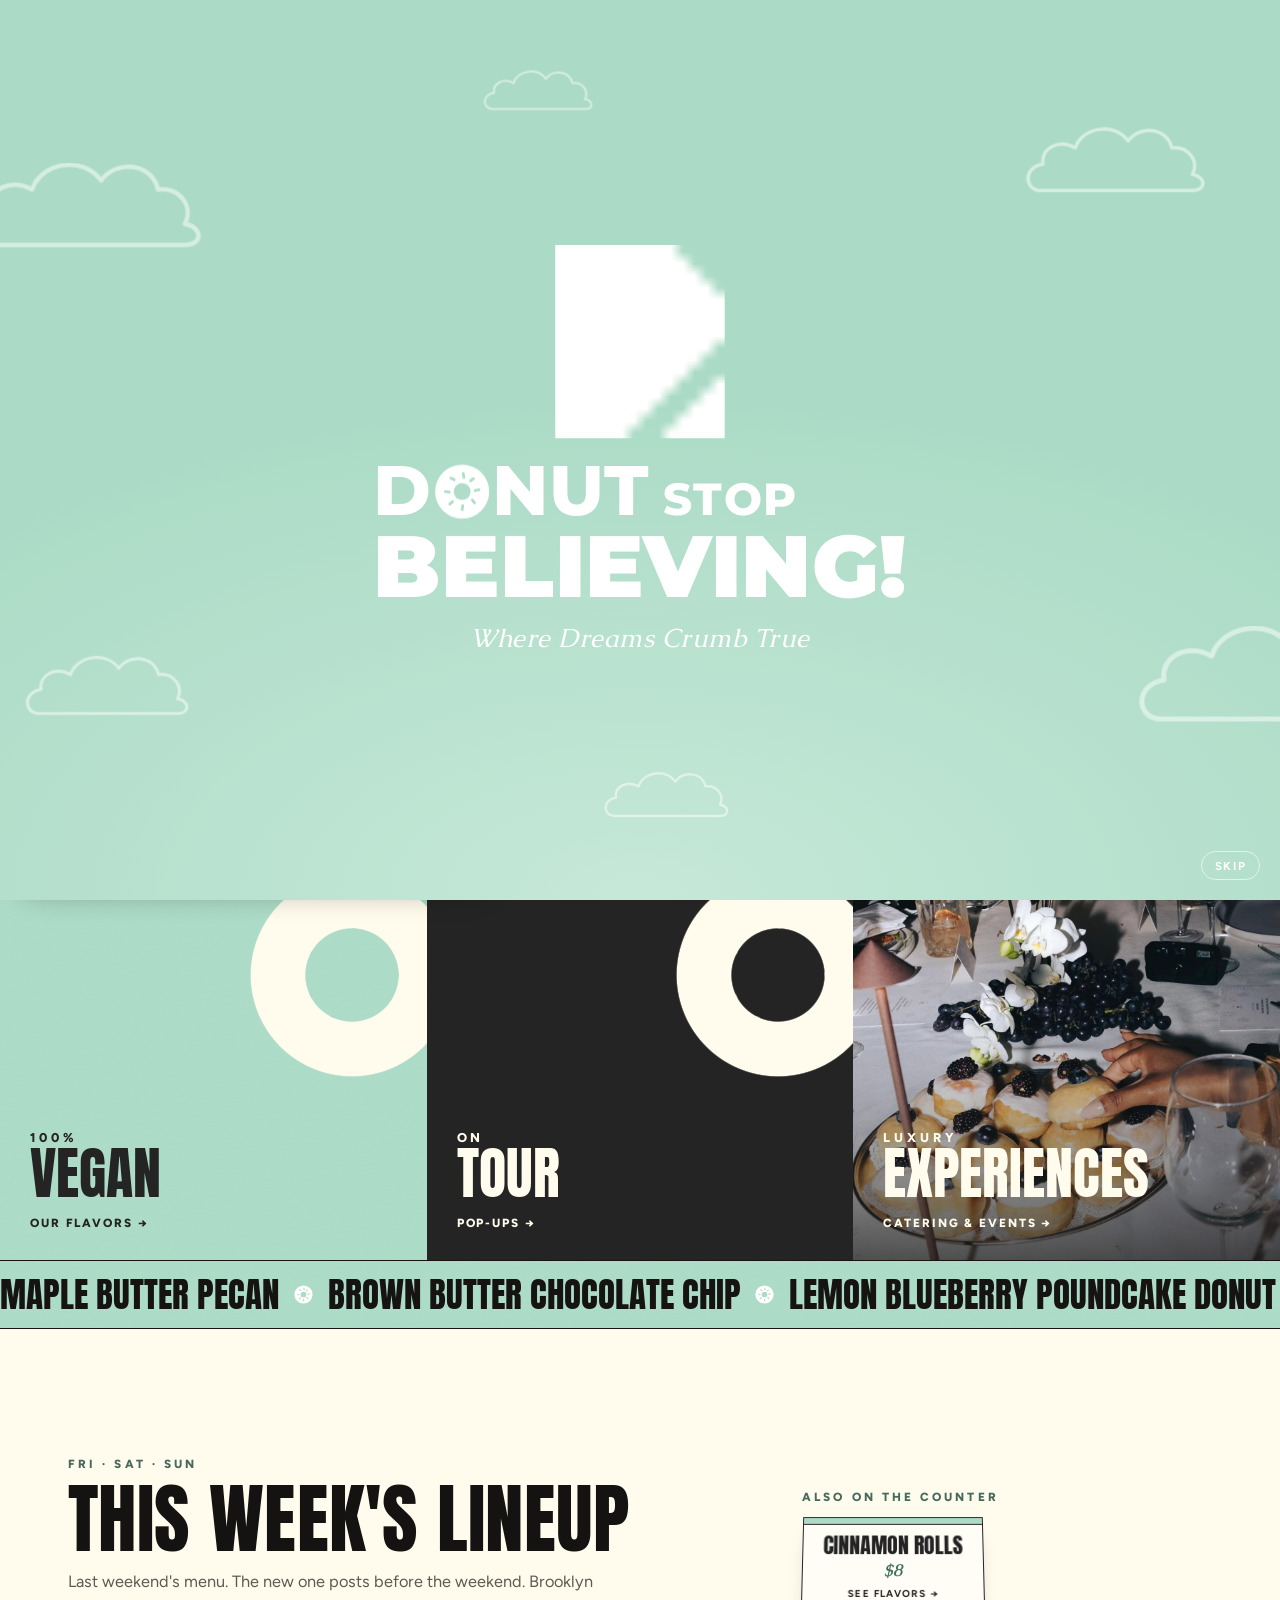
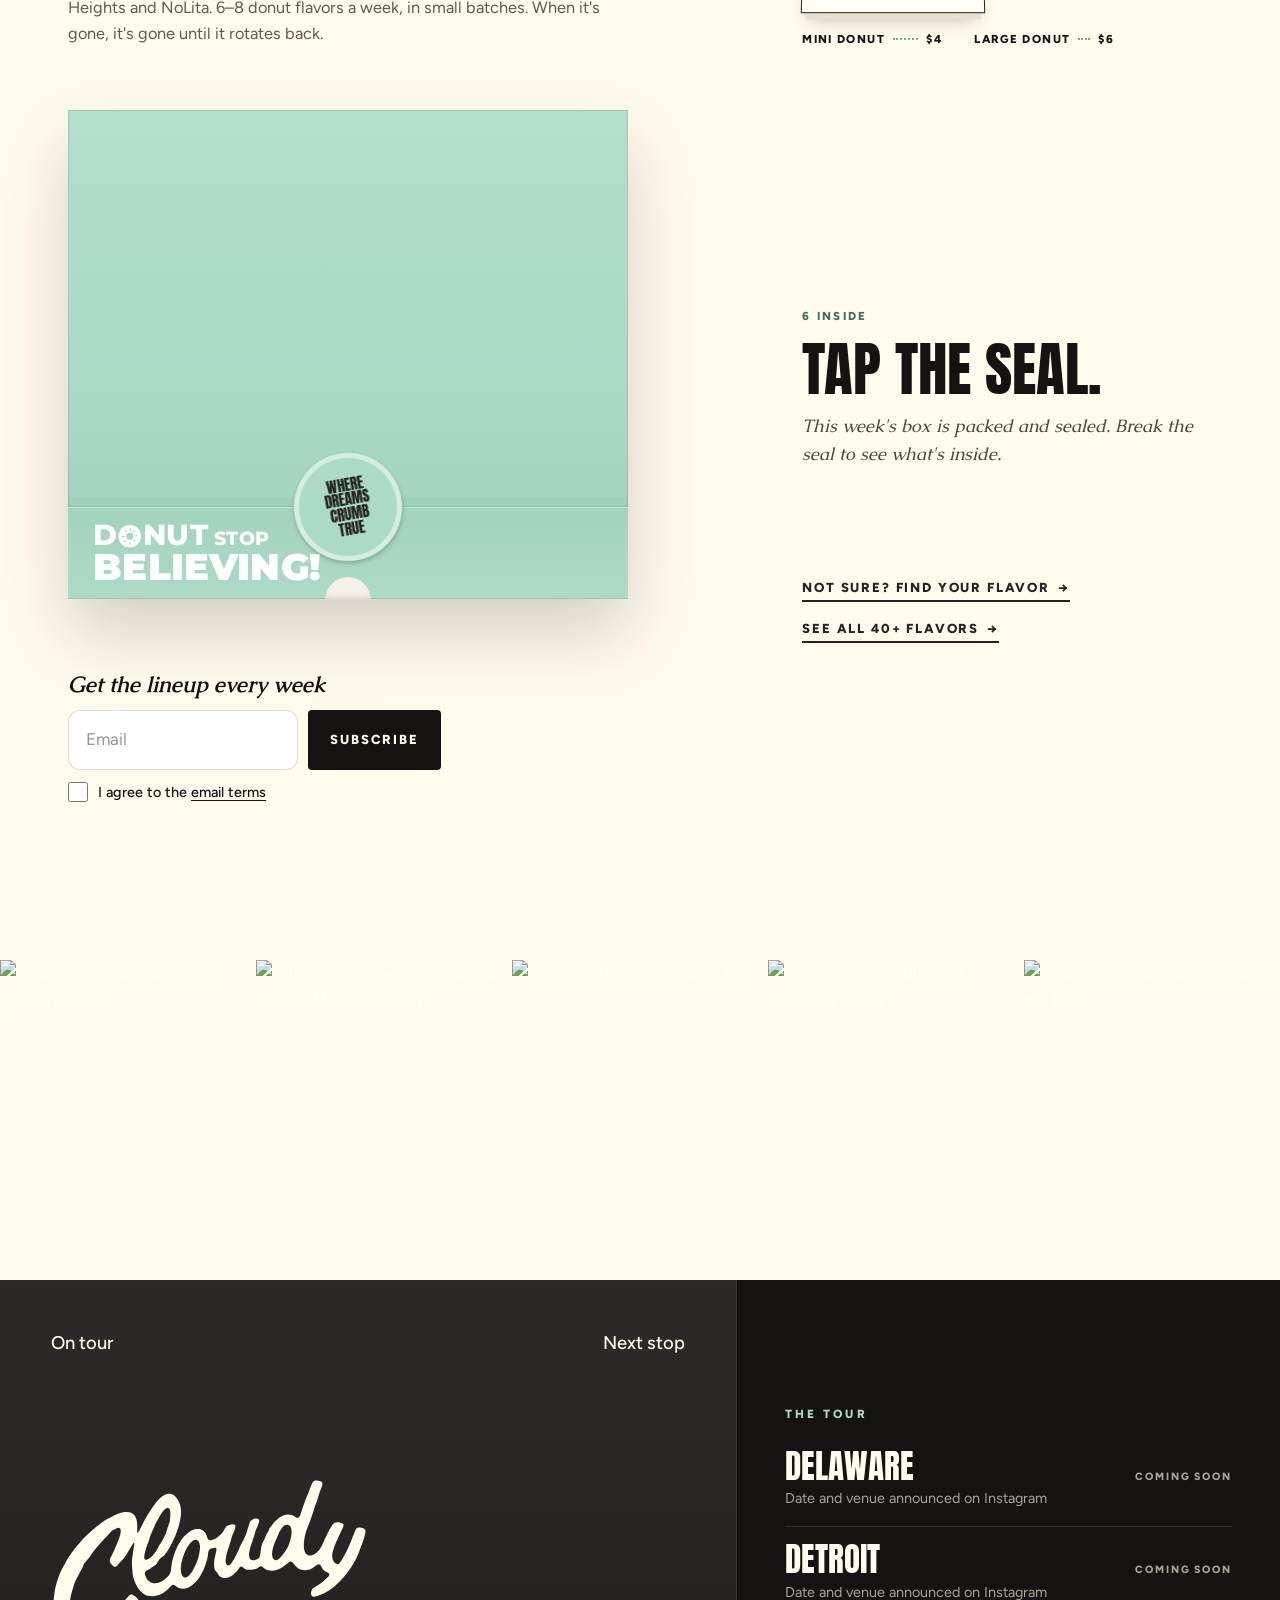
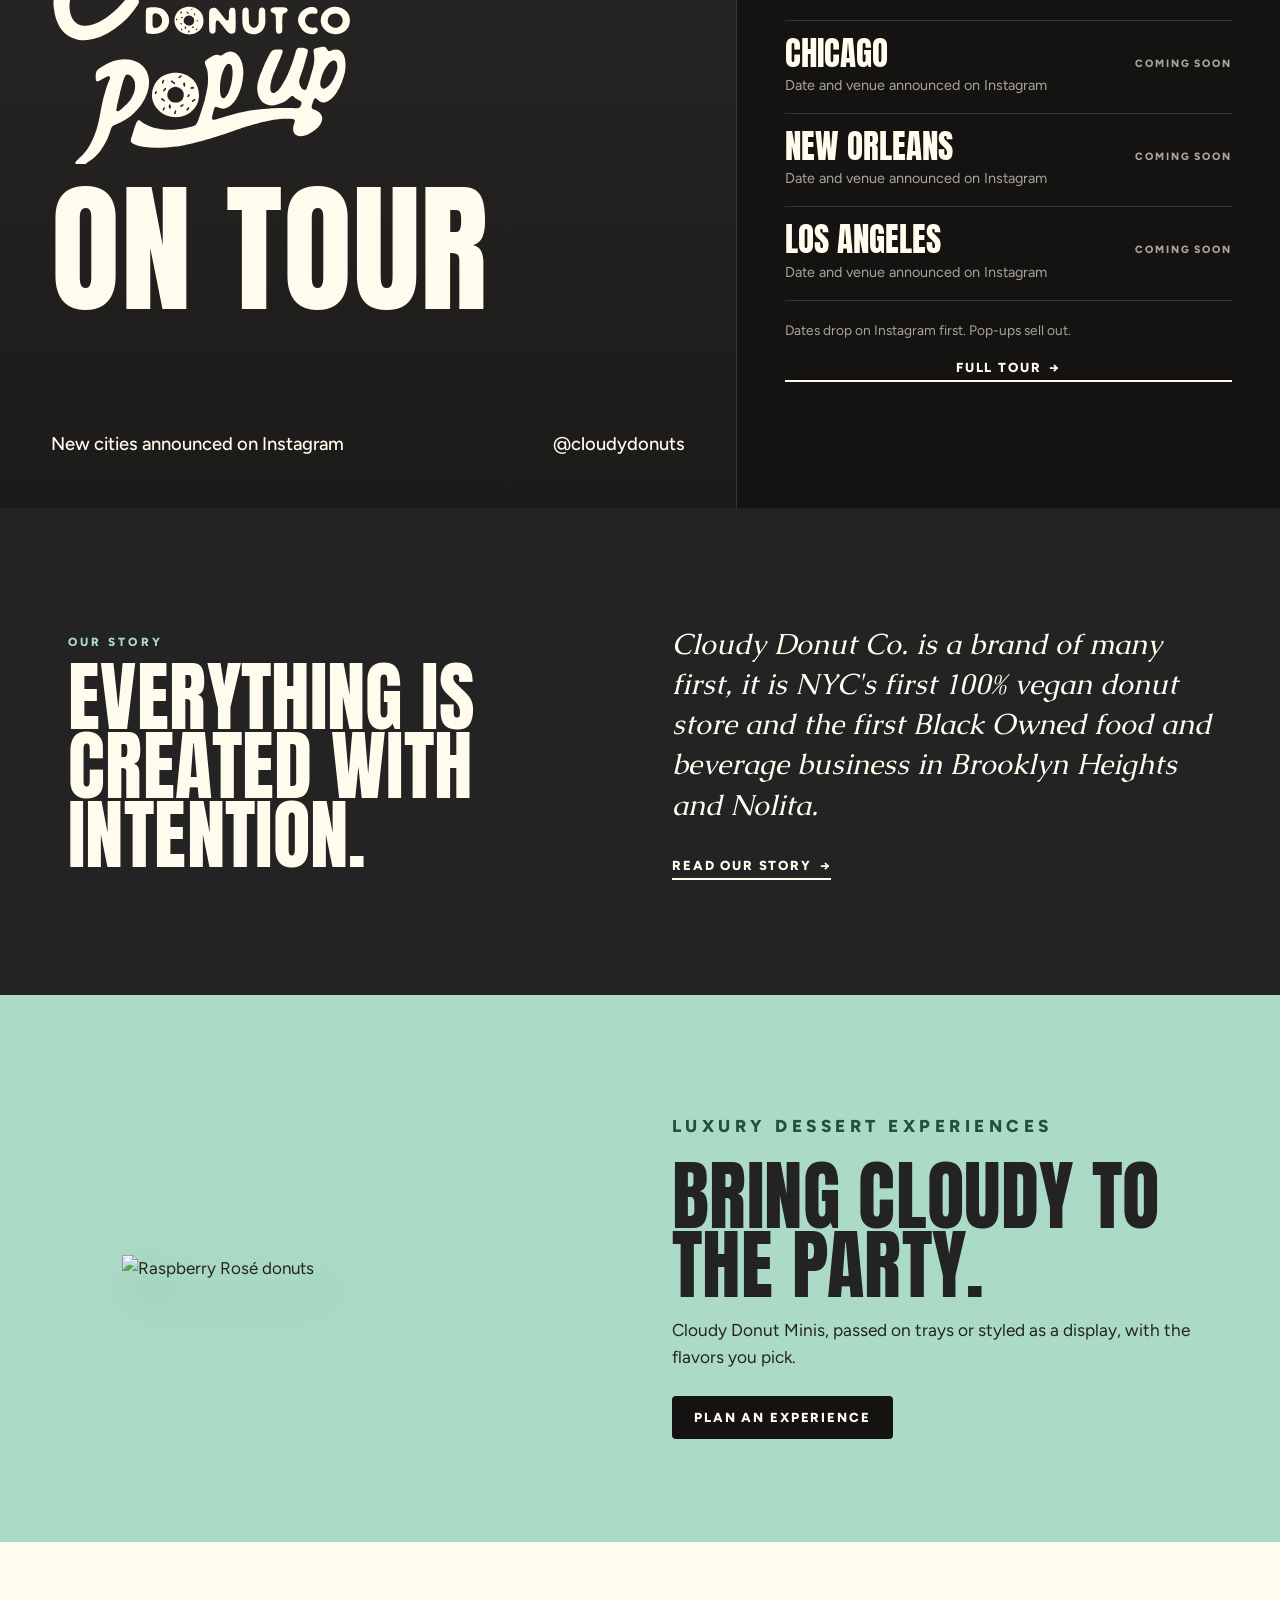
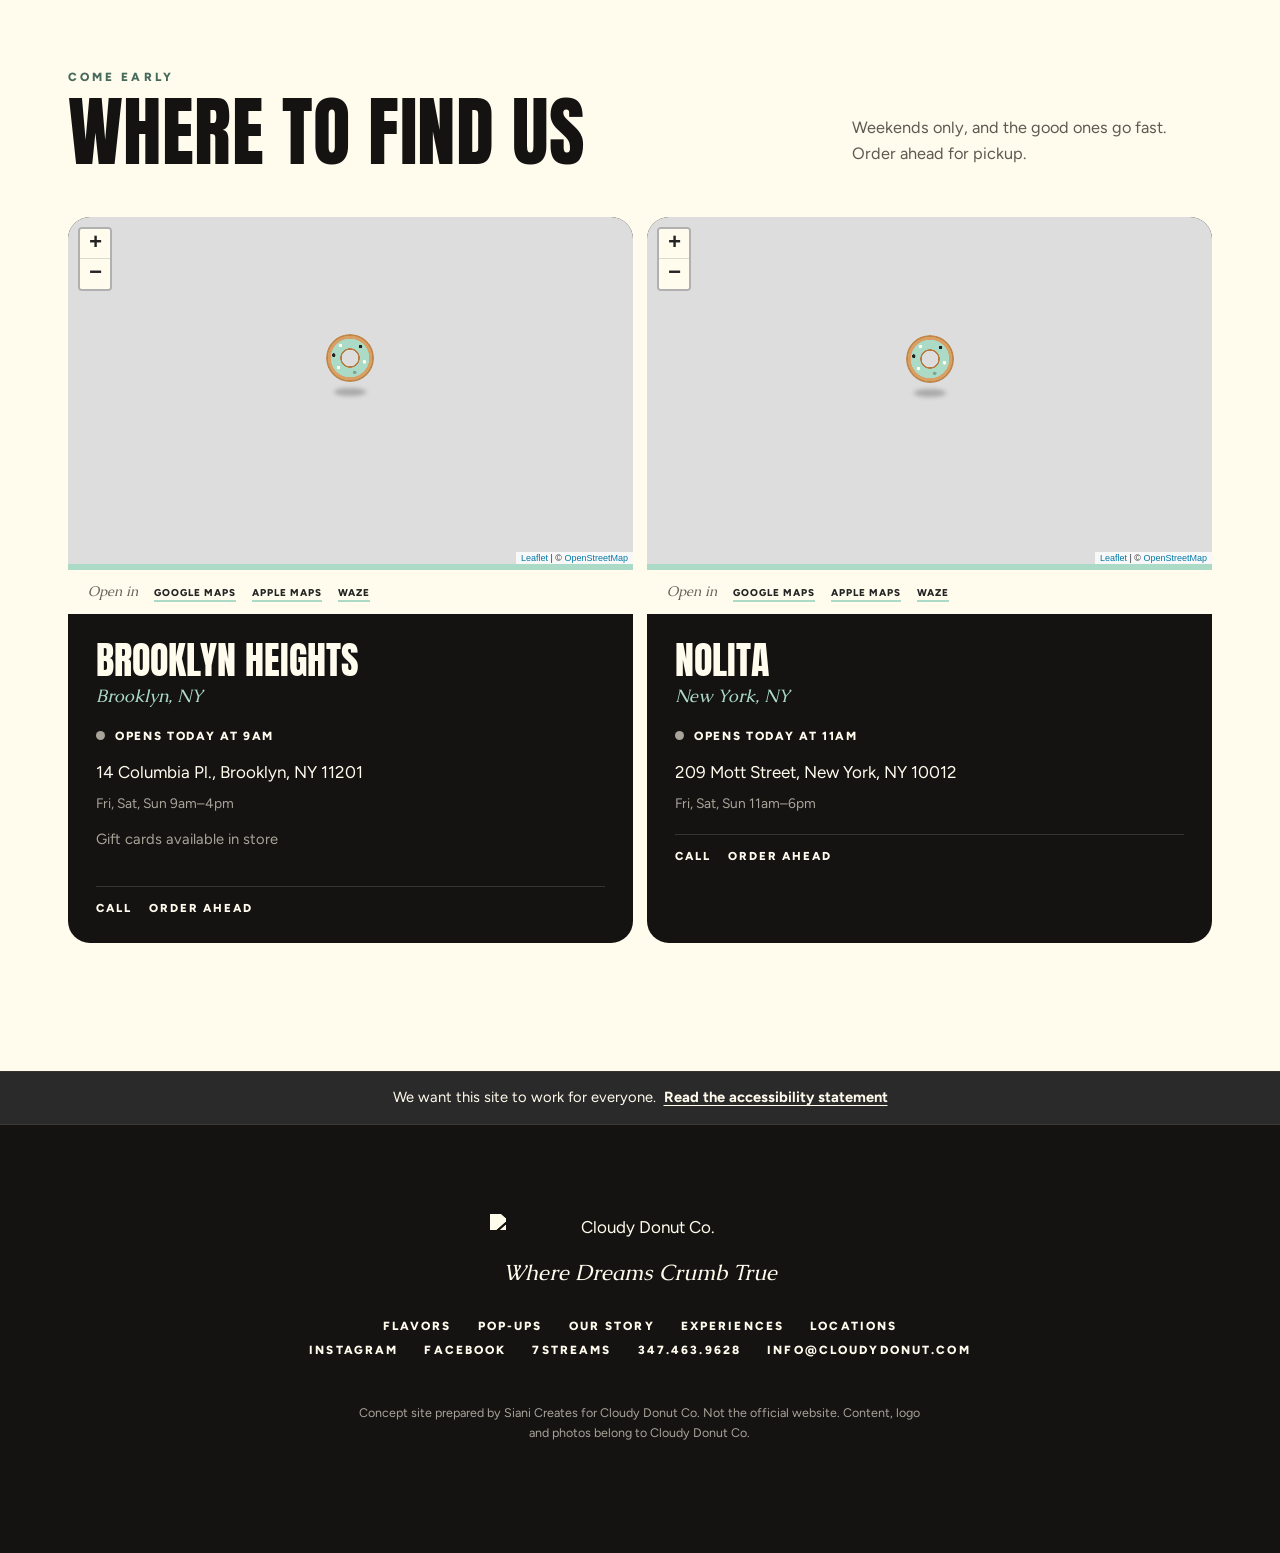
==== index.html @ 8080c7de "Experiences: trays photo fills the hero on every screen; event photo back at the bottom Co-Authored-" ====
<!doctype html>
<html lang="en">
<head>
  <meta charset="utf-8">
  <meta name="viewport" content="width=device-width, initial-scale=1">
  <meta name="robots" content="noindex, nofollow">
  <meta name="theme-color" content="#141312">
  <title>Home | Cloudy Donut Co. Concept by Siani Creates</title>
  <meta name="description" content="Vegan donuts, pound cakes and cinnamon rolls, small batch in Brooklyn Heights and NoLita and on tour. See this weekend's lineup and the next pop-up.">
  <link rel="icon" href="favicon.svg" type="image/svg+xml">
  <link rel="icon" href="favicon-32.png" type="image/png" sizes="32x32">
  <link rel="apple-touch-icon" href="apple-touch-icon.png">
  <link rel="canonical" href="https://cloudy-donut.pages.dev/">
  <meta property="og:type" content="website">
  <meta property="og:site_name" content="Cloudy Donut Co.">
  <meta property="og:title" content="Cloudy Donut Co.">
  <meta property="og:description" content="Vegan donuts, pound cakes and cinnamon rolls, small batch in Brooklyn Heights and NoLita and on tour. See this weekend's lineup and the next pop-up.">
  <meta property="og:url" content="https://cloudy-donut.pages.dev/">
  <meta property="og:image" content="https://cloudy-donut.pages.dev/og/index.jpg">
  <meta property="og:image:width" content="1200">
  <meta property="og:image:height" content="630">
  <meta property="og:image:alt" content="Cloudy Donut Co. logo with Donut stop believing! and Where Dreams Crumb True">
  <meta name="twitter:card" content="summary_large_image">
  <meta name="twitter:title" content="Cloudy Donut Co.">
  <meta name="twitter:description" content="Vegan donuts, pound cakes and cinnamon rolls, small batch in Brooklyn Heights and NoLita and on tour. See this weekend's lineup and the next pop-up.">
  <meta name="twitter:image" content="https://cloudy-donut.pages.dev/og/index.jpg">
  <link rel="preconnect" href="https://fonts.googleapis.com">
  <link rel="preconnect" href="https://fonts.gstatic.com" crossorigin>
  <link href="https://fonts.googleapis.com/css2?family=Anton&family=Caudex:ital,wght@0,400;0,700;1,400;1,700&family=Figtree:wght@400;500;700;800;900&family=Montserrat:wght@800;900&display=swap" rel="stylesheet">
  <link rel="stylesheet" href="styles.css?v=bb7ad054">
</head>
<body class="page-index">

<script>try{if(sessionStorage.getItem("cd-intro")==="1"||matchMedia("(prefers-reduced-motion: reduce)").matches)document.documentElement.classList.add("intro-seen")}catch(e){}</script>
<div class="intro" id="intro" aria-hidden="true">
  <svg class="drift" viewBox="0 0 1600 900" preserveAspectRatio="xMidYMid slice">
    <defs><path id="cl" d="M18 70 C4 70 2 50 20 47 C18 33 34 25 48 33 C54 15 82 10 94 27 C104 13 128 15 132 33 C146 31 156 44 150 56 C162 58 162 70 150 70 Z"/></defs>
    <g class="dc d1"><use href="#cl" transform="translate(120 140) scale(1.5)"/></g>
    <g class="dc d2"><use href="#cl" transform="translate(1180 110) scale(1.15)"/></g>
    <g class="dc d3"><use href="#cl" transform="translate(1290 600) scale(1.7)"/></g>
    <g class="dc d4"><use href="#cl" transform="translate(180 640) scale(1.05)"/></g>
    <g class="dc d5"><use href="#cl" transform="translate(760 760) scale(.8)"/></g>
    <g class="dc d6"><use href="#cl" transform="translate(640 60) scale(.7)"/></g>
  </svg>
  <div class="intro-mark">
    <div class="mark-wrap">
      <!-- The real logo, revealed by a pen that traces its own cloud outline, then the lettering fills in -->
      <svg class="trace" viewBox="0 0 1200 581" aria-hidden="true">
        <defs>
          <filter id="logo-white"><feColorMatrix type="matrix" values="0 0 0 0 1  0 0 0 0 1  0 0 0 0 1  0 0 0 1 0"/></filter>
          <mask id="logo-pen" maskUnits="userSpaceOnUse" x="0" y="0" width="1200" height="581">
            <path d="M 245 553 L 30 553 C 0 553 -5 470 40 445 C 70 405 140 400 160 400 L 165 340 C 170 300 200 310 250 305 C 245 250 290 175 380 170 C 420 168 450 175 470 180 C 490 160 510 140 540 130 C 590 50 650 5 760 3 C 860 0 930 60 960 110 C 990 160 990 230 990 310 C 1060 300 1130 330 1165 400 C 1195 460 1190 520 1185 565" fill="none" stroke="#fff" stroke-width="74" stroke-linecap="round" stroke-linejoin="round" pathLength="1" stroke-dasharray="1 1" stroke-dashoffset="1">
              <animate attributeName="stroke-dashoffset" from="1" to="0" begin=".3s" dur="1.35s" fill="freeze" calcMode="spline" keyTimes="0;1" keySplines=".55 .05 .3 1"/>
            </path>
            <rect width="1200" height="581" fill="#fff" opacity="0">
              <animate attributeName="opacity" from="0" to="1" begin="1.5s" dur=".5s" fill="freeze"/>
            </rect>
          </mask>
        </defs>
        <image href="https://static.wixstatic.com/media/d6231e_9077a0dc3d96405ca1bae4d9ad1a346c~mv2.png/v1/fit/w_900,h_900,q_90,enc_auto/d6231e_9077a0dc3d96405ca1bae4d9ad1a346c~mv2.png" width="1200" height="581" filter="url(#logo-white)" mask="url(#logo-pen)"/>
      </svg>
    </div>
    <div class="intro-dsb"><span class="dsb" role="img" aria-label="Donut stop believing!"><span class="dsb-l1" aria-hidden="true"><span>D</span><span class="dsb-o" aria-hidden="true"><svg viewBox="0 0 100 100"><defs><mask id="dsbm1"><rect width="100" height="100" fill="#fff"/><circle cx="50" cy="50" r="15" fill="#000"/><g stroke="#000" stroke-width="5" stroke-linecap="round"><path d="M30 26l6 3"/><path d="M52 18l1 7"/><path d="M70 27l-5 4"/><path d="M80 47l-7 1"/><path d="M72 70l-4-5"/><path d="M50 82l1-7"/><path d="M28 72l5-4"/><path d="M20 50l7 1"/></g></mask></defs><circle cx="50" cy="50" r="48" fill="currentColor" mask="url(#dsbm1)"/></svg></span><span>NUT</span><span class="dsb-stop">STOP</span></span><span class="dsb-l2" aria-hidden="true">BELIEVING!</span></span><p class="intro-line">Where Dreams Crumb True</p></div>
  </div>
  <button class="intro-skip" type="button">Skip</button>
</div>

<div class="grain" aria-hidden="true"></div>
<a class="skip-link" href="#main">Skip to content</a>

<header class="site-header overlay" id="top">
  <a class="brand" href="index.html" aria-label="Cloudy Donut Co. home">
    <img class="wix" data-wix="d6231e_9077a0dc3d96405ca1bae4d9ad1a346c~mv2.png" data-w="320" alt="Cloudy Donut Co.">
  </a>
  <button class="search-open search-mobile" type="button" aria-label="Search the site" aria-haspopup="dialog"><svg viewBox="0 0 24 24" width="22" height="22" aria-hidden="true"><circle cx="10.5" cy="10.5" r="6.5" fill="none" stroke="currentColor" stroke-width="2.2"/><path d="M15.5 15.5 21 21" stroke="currentColor" stroke-width="2.2" stroke-linecap="round"/></svg></button>
  <button class="nav-toggle" type="button" aria-expanded="false" aria-controls="nav"><span></span><span></span><span class="visually-hidden">Menu</span></button>
  <nav id="nav" class="nav" aria-label="Main">
    <a href="flavors.html">Flavors</a>
    <a href="pop-ups.html">Pop-ups</a>
    <a href="our-story.html">Our story</a>
    <a href="experiences.html">Experiences</a>
    <a href="locations.html">Locations</a>
    <button class="search-open" type="button" aria-label="Search the site" aria-haspopup="dialog"><svg viewBox="0 0 24 24" width="20" height="20" aria-hidden="true"><circle cx="10.5" cy="10.5" r="6.5" fill="none" stroke="currentColor" stroke-width="2.2"/><path d="M15.5 15.5 21 21" stroke="currentColor" stroke-width="2.2" stroke-linecap="round"/></svg><span class="search-label">Search</span></button>
    <a class="btn btn-mint btn-small" href="locations.html" data-order>Order ahead</a>
  </nav>
</header>

<main id="main">
  <section class="hero-c">
    <div class="collage" aria-hidden="true">
      <img class="wix donut c1" data-wix="d6231e_39a567b0401142f38f3bb70722d23bd7~mv2.png" data-w="520" alt="">
      <img class="wix donut c2" data-wix="d6231e_878a5cb4cd0040ee9b069858b056b9ce~mv2.png" data-w="520" alt="">
      <img class="wix donut c3" data-wix="d6231e_48a7f829a25342a3b7de68e11918e842~mv2.png" data-w="520" alt="">
      <img class="wix donut c4" data-wix="d6231e_0e703767089a4b95ac748491648171fb~mv2.png" data-w="520" alt="">
      <img class="wix donut c5" data-wix="d6231e_b202da8be46549e2a211a2375810af61~mv2.png" data-w="520" alt="">
      <img class="wix donut c6" data-wix="d6231e_2e57026f214c4280912f3a4219fbfcdc~mv2.png" data-w="520" alt="">
      <img class="wix donut c7" data-wix="d6231e_2798173fb08a42d5bb2fd8f6fce66871~mv2.png" data-w="520" alt="">
      <img class="wix donut c8" data-wix="d6231e_f4941503cbda409ab0b4afdcdd330e17~mv2.png" data-w="520" alt="">
      <img class="wix donut c9" data-wix="d6231e_6d8ec40113d84019ac84756b68370d22~mv2.png" data-w="520" alt="">
    </div>
    <div class="hero-card">
      <p class="kicker dark">Luxury Dessert Experiences</p>
      <h1 class="display">Where Dreams<br>Crumb True.</h1>
      <p class="hero-sub">100% vegan. Small batch. Hand crafted in Brooklyn Heights and NoLita, and on the road.</p>
      <div class="hero-actions">
        <a class="btn btn-ink" href="#lineup">This week's lineup</a>
        <a class="btn btn-line-ink" href="pop-ups.html" id="hero-popup">Pop-up tour</a>
      </div>
      <p class="open-now" id="hero-status" aria-live="polite"></p>
    </div>
  </section>

  <section class="tiles" aria-label="Explore">
    <a class="tile tile-mint" href="flavors.html"><span class="ring" aria-hidden="true"></span><span class="tile-k">100%</span><span class="tile-t">Vegan</span><span class="tile-go">Our flavors →</span></a>
    <a class="tile tile-char" href="pop-ups.html"><span class="ring" aria-hidden="true"></span><span class="tile-k">On</span><span class="tile-t">Tour</span><span class="tile-go">Pop-ups →</span></a>
    <a class="tile tile-photo" href="experiences.html"><img class="tile-exp" src="assets/exp-dinner.jpg" srcset="assets/exp-dinner-600.jpg 600w, assets/exp-dinner.jpg 1200w" sizes="(max-width: 860px) 100vw, 50vw" width="1200" height="1202" loading="lazy" decoding="async" alt="A guest reaching for a berry-topped Cloudy mini at a candlelit dinner table"><span class="tile-k">Luxury</span><span class="tile-t">Experiences</span><span class="tile-go">Catering &amp; events →</span></a>
  </section>

  <div class="marquee" aria-hidden="true"><div class="marquee-track" id="marquee"></div></div>

  <section class="cream lineup" id="lineup" aria-labelledby="lineup-h">
    <div class="wrap">
      <div class="head-row lineup-head">
        <div class="lh-main">
          <p class="kicker dark" id="lineup-when">Fri · Sat · Sun</p>
          <h2 class="display-md" id="lineup-h">This Week's Lineup</h2>
          <p class="head-note" id="lineup-sub">6–8 donut flavors a week, in small batches. When it's gone, it's gone until it rotates back.</p>
          <div class="menu-switch" id="menu-switch" role="group" aria-label="Which menu"></div>
        </div>
        <div class="lineup-foot lh-side">
          <div class="counter" id="counter" aria-labelledby="counter-h" role="group" hidden>
            <p class="kicker dark" id="counter-h">Also on the counter</p>
            <ul class="tents" id="tents"></ul>
          </div>
          <div class="stop-card" id="stop-card" hidden></div>
          <div class="price-strip" id="price-strip" aria-label="Donut prices"></div>
        </div>
      </div>
      <div class="box-wrap">
        <div class="cbox" id="cbox" data-state="closed">
          <div class="cbox-stage">
            <div class="cbox-body" id="cbox-body" inert>
              <span class="wall w-back" aria-hidden="true"></span><span class="wall w-left" aria-hidden="true"></span><span class="wall w-right" aria-hidden="true"></span><span class="wall w-front" aria-hidden="true"></span>
              <div class="cbox-well">
                <div class="cbox-liner" aria-hidden="true"><div class="cbox-print" id="cbox-print"></div></div>
                <div class="donut-box" id="donut-box" role="tablist" aria-label="This week's flavors"></div>
              </div>
            </div>
            <div class="cbox-lid" aria-hidden="true">
              <div class="lid-face lid-out"><img class="wix lid-logo" data-wix="d6231e_9077a0dc3d96405ca1bae4d9ad1a346c~mv2.png" data-w="420" alt=""></div>
              <div class="lid-face lid-inn"><div class="lid-pat" id="lid-pat-in"></div><div class="lid-inn-mark"><img class="wix" data-wix="d6231e_9077a0dc3d96405ca1bae4d9ad1a346c~mv2.png" data-w="420" alt=""></div><span class="tuck" aria-hidden="true"></span></div>
            </div>
          </div>
          <div class="cbox-front"><span class="notch" aria-hidden="true"></span><span class="dsb" role="img" aria-label="Donut stop believing!"><span class="dsb-l1" aria-hidden="true"><span>D</span><span class="dsb-o" aria-hidden="true"><svg viewBox="0 0 100 100"><defs><mask id="dsbm2"><rect width="100" height="100" fill="#fff"/><circle cx="50" cy="50" r="15" fill="#000"/><g stroke="#000" stroke-width="5" stroke-linecap="round"><path d="M30 26l6 3"/><path d="M52 18l1 7"/><path d="M70 27l-5 4"/><path d="M80 47l-7 1"/><path d="M72 70l-4-5"/><path d="M50 82l1-7"/><path d="M28 72l5-4"/><path d="M20 50l7 1"/></g></mask></defs><circle cx="50" cy="50" r="48" fill="currentColor" mask="url(#dsbm2)"/></svg></span><span>NUT</span><span class="dsb-stop">STOP</span></span><span class="dsb-l2" aria-hidden="true">BELIEVING!</span></span></div>
          <button class="seal" id="cbox-seal" type="button" aria-controls="cbox-body" aria-expanded="false"><span>Where<br>Dreams<br>Crumb<br>True</span><span class="visually-hidden">Open this week's box</span></button>
        </div>
        <div class="box-side">
        <div class="bd-wrap">
        <div class="bd-dots" id="bd-dots" role="group" aria-label="Flavors in this week's box" hidden></div>
        <div class="box-detail" id="box-detail" role="tabpanel" aria-live="polite">
          <p class="bd-num">6 flavors inside</p>
          <h3 class="bd-name">Tap The Seal.</h3>
          <p class="bd-desc">This week's box is packed and sealed. Break the seal to see what's inside.</p>
        </div>
        <div class="more-links"><a class="link-arrow" href="flavors.html#picker">Not sure? Find your flavor</a><a class="link-arrow" href="flavors.html">See all 40+ flavors</a></div>
        </div>
        </div>
      </div>
      <div class="lineup-actions">
        <form class="inline-signup light" id="lineup-signup" data-form="newsletter" novalidate>
          <label for="nl-email">Get the lineup every week</label>
          <div class="inline-row">
            <input id="nl-email" name="email" type="email" autocomplete="email" placeholder="Email" required>
            <button class="btn btn-ink" type="submit">Subscribe</button>
          </div>
          <div class="consent"><input id="nl-consent" name="consent" type="checkbox" required><label for="nl-consent">I agree to the <button type="button" class="terms-link" data-terms>email terms</button></label></div>
          <p class="form-msg" role="status"></p>
        </form>
      </div>
    </div>
  </section>

  <section class="campaign" aria-label="Cloudy Donut campaign photos">
    <img class="wix" data-wix="d6231e_c4aef1bd70ef4c6490281833541a53d2~mv2.jpg" data-w="700" alt="A woman holding a stack of glazed donuts">
    <img class="wix" data-wix="d6231e_c435e945d8b64cdf875b33d92d335df8~mv2.jpg" data-w="700" alt="A toddler in overalls holding a Cookie Monster donut">
    <img class="wix" data-wix="d6231e_097b0864e2334f8bbd01dcdba05a012e~mv2.jpg" data-w="700" alt="A stack of chocolate donuts">
    <img class="wix" data-wix="d6231e_19d4b6ff15bc42a184856f8caf1816f4~mv2.jpg" data-w="700" alt="A child taking a bite of a sprinkled donut">
    <img class="wix" data-wix="d6231e_2ddfd7964b1f4e089573e576a08eb5e0~mv2.jpg" data-w="700" alt="A woman holding a donut up to her face">
  </section>

  <section class="popups" id="popups" aria-labelledby="popups-h">
    <div class="flyer" id="flyer">
      <div class="flyer-top"><span>On tour</span><span>Next stop</span></div>
      <div class="flyer-mid">
        <img class="pu-lock" src="assets/popup-lockup.svg" alt="Cloudy Donut Co. Pop up" width="2553" height="2310">
        <p class="flyer-count" id="flyer-count" hidden></p>
        <h2 class="flyer-city" id="popups-h">On Tour</h2>
      </div>
      <div class="flyer-bottom" id="flyer-bottom"></div>
    </div>
    <div class="tour-side">
      <p class="kicker">The tour</p>
      <ol class="tour-list" id="tour-list"></ol>
      <p class="fine">Dates drop on Instagram first. Pop-ups sell out.</p>
      <a class="btn btn-line" href="pop-ups.html">Full tour</a>
    </div>
  </section>

  <section class="story-teaser" aria-labelledby="st-h">
    <div class="wrap st-grid">
      <div>
        <p class="kicker">Our story</p>
        <h2 class="display-md" id="st-h">Everything Is Created With Intention.</h2>
      </div>
      <div>
        <p class="st-lede">Cloudy Donut Co. is a brand of many first, it is NYC's first 100% vegan donut store and the first Black Owned food and beverage business in Brooklyn Heights and Nolita.</p>
        <a class="btn btn-line" href="our-story.html">Read our story</a>
      </div>
    </div>
  </section>

  <section class="exp-teaser" aria-labelledby="et-h">
    <div class="wrap et-grid">
      <img class="wix et-photo" data-wix="d6231e_de85e764a62b4080bf6cb8aab7b5ee25~mv2.png" data-w="600" alt="Raspberry Rosé donuts">
      <div>
        <p class="kicker dark">Luxury dessert experiences</p>
        <h2 class="display-md" id="et-h">Bring Cloudy To The Party.</h2>
        <p>Cloudy Donut Minis, passed on trays or styled as a display, with the flavors you pick.</p>
        <a class="btn btn-ink" href="experiences.html">Plan an experience</a>
      </div>
    </div>
  </section>

  <section class="cream locations" id="locations" aria-labelledby="loc-h">
    <div class="wrap">
      <div class="head-row">
        <div>
          <p class="kicker dark">Come early</p>
          <h2 class="display-md" id="loc-h">Where To Find Us</h2>
        </div>
        <p class="head-note">Weekends only, and the good ones go fast. Order ahead for pickup.</p>
      </div>
      <ul class="loc-grid" id="loc-grid" role="list"></ul>
    </div>
  </section>
</main>
<footer class="site-footer">
  <p class="a11y-bar">We want this site to work for everyone. <a href="accessibility.html">Read the accessibility statement</a></p>
  <div class="wrap foot">
    <img class="wix logo-cream foot-logo" data-wix="d6231e_9077a0dc3d96405ca1bae4d9ad1a346c~mv2.png" data-w="400" alt="Cloudy Donut Co.">
    <p class="foot-tag">Where Dreams Crumb True</p>
    <nav class="foot-links" aria-label="Footer">
      <a href="flavors.html">Flavors</a><a href="pop-ups.html">Pop-ups</a><a href="our-story.html">Our story</a><a href="experiences.html">Experiences</a><a href="locations.html">Locations</a>
    </nav>
    <div class="foot-links foot-social">
      <a href="https://www.instagram.com/cloudydonuts/" target="_blank" rel="noopener">Instagram</a>
      <a href="https://www.facebook.com/CloudyDonutCo" target="_blank" rel="noopener">Facebook</a>
      <a href="https://www.thesevenstreams.com" target="_blank" rel="noopener">7Streams</a>
      <a href="tel:+13474639628">347.463.9628</a>
      <a href="mailto:info@cloudydonut.com">info@cloudydonut.com</a>
    </div>
    <p class="concept-line">Concept site prepared by Siani Creates for Cloudy Donut Co. Not the official website. Content, logo and photos belong to Cloudy Donut Co.</p>
  </div>
</footer>

<aside class="badge" aria-label="Demo controls">
  <img class="badge-logo" src="assets/siani-creates-logo.png" alt="Demo by Siani Creates" width="265" height="130">
  <button type="button" id="mode-btn"></button>
  <button type="button" id="bts-btn" aria-expanded="false" aria-controls="bts">Behind the scenes</button>
  <p class="visually-hidden" id="mode-live" aria-live="polite"></p>
</aside>
<div class="mode-toast" id="mode-toast" aria-hidden="true"></div>
<aside class="bts" id="bts" aria-label="Behind the scenes" hidden>
  <div class="bts-h"><h2>Behind the scenes</h2><button class="bts-x" type="button" aria-label="Close behind the scenes">×</button></div>
  <div class="bts-tabs" role="tablist" aria-label="Behind the scenes">
    <button role="tab" id="bt-page" aria-controls="bp-page" aria-selected="true">This page</button>
    <button role="tab" id="bt-a11y" aria-controls="bp-a11y" aria-selected="false" tabindex="-1">Accessibility</button>
    <button role="tab" id="bt-build" aria-controls="bp-build" aria-selected="false" tabindex="-1">The build</button>
  </div>
  <div class="bts-body">
    <section role="tabpanel" id="bp-page" aria-labelledby="bt-page" tabindex="0">
      <p class="bts-path">cloudydonut.com</p>
      <h3>At a glance</h3>
      <table class="snap"><thead><tr><th scope="col"><span class="visually-hidden">Check</span></th><th scope="col">Today</th><th scope="col">New</th></tr></thead><tbody>
        <tr><th scope="row">Main headline</th><td>"100% Vegan"</td><td class="good" data-snap="h1"></td></tr>
        <tr><th scope="row">Phone numbers you can tap</th><td><span class="bad">0</span></td><td class="good" data-snap="tel"></td></tr>
        <tr><th scope="row">Email link</th><td>Contact page only</td><td class="good">Every page</td></tr>
        <tr><th scope="row">Login and cart</th><td>In the header, nothing to buy</td><td class="good">Gone until there's a store</td></tr>
      </tbody></table>
      <h3>Shared and searched</h3>
      <p class="bts-sub">The image people see when this page is texted or posted, and how it reads in a Google result.</p>
      <div class="share-grid"><div class="share-card today"><span class="bts-lbl old">Today</span><img class="" src="https://static.wixstatic.com/media/d6231e_53d7df9586bb4bcfa7d31a527d4cfe90~mv2.jpg/v1/fill/w_600,h_315,al_c,q_80,enc_auto/d6231e_53d7df9586bb4bcfa7d31a527d4cfe90~mv2.jpg" alt="" loading="lazy" width="600" height="315"><div class="g-snip"><p class="g-url">cloudydonut.com</p><p class="g-title">HOME | Cloudy Donut</p><p class="g-desc">Cloudy Donut Co., located in Brooklyn and Manhattan is a vegan gourmet bakery known for its mouthwatering donuts, pound cakes, and cinnamon rolls.</p></div></div><div class="share-card new"><span class="bts-lbl new">New</span><img class="" src="og/index.jpg" alt="" loading="lazy" width="600" height="315"><div class="g-snip"><p class="g-url">cloudydonut.com</p><p class="g-title">Cloudy Donut Co.</p><p class="g-desc">Vegan donuts, pound cakes and cinnamon rolls, small batch in Brooklyn Heights and NoLita and on tour. See this weekend's lineup and the next pop-up.</p></div></div></div>
      
      <h3>Same as the live site</h3><ul class="samel"><li><span>Logo, cream, mint and sage, and the Caudex type</span></li><li><span>Photos from cloudydonut.com</span></li><li><span>This week's lineup</span></li><li><span>The box: mint, white logo and DONUT stop BELIEVING! on the side</span></li></ul>
      <h3>New in this demo</h3><ul class="checkl"><li><span>This week's lineup opens on the page, in a sealed box. Tap the seal.</span></li><li><span>Every signup links to short, plain email terms.</span></li><li><span>Every donut photo is named for the donut.</span></li><li><span>Each shop shows open or closed on New York time, plus the next tour stop with a countdown.</span></li></ul>
      <h3>On the live site today, fixed here</h3><ul class="issl"><li><span>This week's lineup sits behind a button, inside a pop-up.</span></li><li><span>The email signup asks you to accept terms and conditions, but there are no terms to read.</span></li><li><span>Lineup photos are described to screen readers by file name, like "raspberry lemonade.png".</span></li><li><span>The page's main heading reads "100% Vegan".</span></li></ul>
      <h3>Switch the clock</h3>
      <p class="bts-sub">Cloudy opens Friday to Sunday. The button at the bottom left steps the site through a Saturday morning and a Tuesday, so you can watch open and closed update whatever day you visit.</p>
      <div class="bts-note">Live site details come from cloudydonut.com, checked November 10, 2026.</div>
    </section>
    <section role="tabpanel" id="bp-a11y" aria-labelledby="bt-a11y" tabindex="0" hidden>
      <p class="bts-sub">What changes for people using screen readers, keyboards or a phone, on every page.</p>
      <ol class="pairs"><li><span class="bts-lbl old">Today</span><p>Mint text on cream measures about 1.5:1. WCAG AA asks for 4.5:1.</p><span class="bts-lbl new">New</span><p>Text contrast meets WCAG AA on every page.</p></li><li><span class="bts-lbl old">Today</span><p>Photos are described to screen readers by file name.</p><span class="bts-lbl new">New</span><p>Photos carry real descriptions, or stay silent when the donut's name sits beside them.</p></li><li><span class="bts-lbl old">Today</span><p>Flavors and Locations have no H1. Contact and FAQ jump from H1 to H3.</p><span class="bts-lbl new">New</span><p>One H1 per page, no skipped heading levels.</p></li><li><span class="bts-lbl old">Today</span><p>Instagram and Facebook open new tabs without saying so.</p><span class="bts-lbl new">New</span><p>Links that open a new tab tell screen readers first.</p></li><li><span class="bts-lbl old">Today</span><p>No phone number on the site can be tapped to call.</p><span class="bts-lbl new">New</span><p>Every phone number calls on tap.</p></li><li><span class="bts-lbl old">Today</span><p>The email address appears only on Contact.</p><span class="bts-lbl new">New</span><p>Email sits in the footer of every page.</p></li><li><span class="bts-lbl old">Today</span><p>Log In and a cart sit in every header. Nothing is sold online.</p><span class="bts-lbl new">New</span><p>No login or cart until there's something to sell.</p></li><li><span class="bts-lbl old">Today</span><p>Six leftover Wix template posts, on fintech and earbuds, are indexed by Google under the Cloudy name.</p><span class="bts-lbl new">New</span><p>Only Cloudy pages exist to be indexed.</p></li></ol>
      <div class="bts-note">Automated scan with axe-core against WCAG 2.2 AA: 0 issues on all seven pages, with search, the flavor cards and this panel open.</div>
    </section>
    <section role="tabpanel" id="bp-build" aria-labelledby="bt-build" tabindex="0" hidden>
      <h3>Yours to run, yours to keep</h3>
      <ol class="buildl"><li><h4>The lineup updates itself</h4><p>Flavors, shop hours and pop-up dates live in one simple list. Change it there and every page follows. It can run on the tools Cloudy already uses, or a standard free or low-cost one.</p></li><li><h4>Every pop-up gets a flyer</h4><p>Add a city and date, and the site builds the pop-up flyer with a live countdown.</p></li><li><h4>Demand, mapped</h4><p>"Bring Cloudy to my city" signups show where the next tour stop should go.</p></li><li><h4>One inbox for every form</h4><p>Experiences, newsletter and tour alerts land in one inbox, connected to what Cloudy uses now or a standard free or low-cost tool.</p></li><li><h4>Owned by Cloudy</h4><p>Custom code, kept in accounts Cloudy owns. No platform subscription.</p></li></ol>
      <h3>What it costs to run</h3>
      <table class="costs"><thead><tr><th scope="col">What</th><th scope="col">Cost</th></tr></thead><tbody><tr><th scope="row">Hosting<span>The site itself, on a global network. Unlimited visitors.</span></th><td>$0</td></tr><tr><th scope="row">Forms and live updates<span>Inquiries, signups, the lineup and tour dates.</span></th><td>$0 at Cloudy's volume</td></tr><tr><th scope="row">Email from the forms<span>Every inquiry lands in your inbox.</span></th><td>$0 up to 3,000 a month</td></tr><tr><th scope="row">Instagram feed<span>Your latest posts on the Pop-ups page.</span></th><td>$0</td></tr><tr><th scope="row">Domain<span>cloudydonut.com, moved to a domain registrar that charges the base price with no markup.</span></th><td>$11.17 a year</td></tr><tr><th scope="row">Online ordering, when you want it<span>No monthly fee. Card fees per order vary by the payment types you accept.</span></th><td>Varies per order</td></tr><tr><th scope="row">Updates<span>Your team changes the lineup, hours and tour stops. I'll show you how.</span></th><td>$0</td></tr><tr><th scope="row">Bigger changes<span>New pages or features, priced before any work starts.</span></th><td>Quoted by scope</td></tr></tbody></table>
      <p class="cost-total"><span>Total to run</span><b>$11.17 a year</b><small>Card fees on online orders and any bigger changes only come in if you use them.</small></p>
      <div class="bts-note">Forms in this demo are not connected. Nothing you type is saved. Costs checked November 19, 2026.</div>
      <p class="bts-cta">Like what you see? Reply to Siani's message and let's talk.</p>
      <a class="bts-by" href="https://sianicreates.com" target="_blank" rel="noopener">Built by Siani Creates <span aria-hidden="true">↗</span></a>
    </section>
  </div>
</aside>

<dialog class="terms-dlg" id="terms-dlg" aria-labelledby="terms-h">
  <h2 id="terms-h">Email terms</h2>
  <ul>
    <li>The weekly flavor lineup, pop-up dates and the occasional note from Cloudy Donut Co., about once a week.</li>
    <li>Your email, and your ZIP code if you add one, is used only to send these emails. It's never sold or shared.</li>
    <li>Every email has an unsubscribe link. You can also write to <a href="mailto:info@cloudydonut.com">info@cloudydonut.com</a>.</li>
  </ul>
  <p class="fine">Draft for Cloudy Donut Co. to confirm before launch.</p>
  <form method="dialog"><button class="btn btn-ink" type="submit">Got it</button></form>
</dialog>

<dialog class="ig-dlg" id="ig-dlg" aria-label="Instagram post">
  <div class="ig-dlg-bar"><a id="ig-dlg-open" href="https://www.instagram.com/cloudydonuts/" target="_blank" rel="noopener">Open on Instagram</a><button type="button" class="ig-dlg-x" aria-label="Close">×</button></div>
  <div class="ig-dlg-body" id="ig-dlg-body"></div>
</dialog>

<dialog class="search-dialog" id="search-dialog" aria-label="Search Cloudy Donut">
  <div class="search-box">
    <svg viewBox="0 0 24 24" width="22" height="22" aria-hidden="true"><circle cx="10.5" cy="10.5" r="6.5" fill="none" stroke="currentColor" stroke-width="2.2"/><path d="M15.5 15.5 21 21" stroke="currentColor" stroke-width="2.2" stroke-linecap="round"/></svg>
    <input id="site-search" type="search" aria-label="Search flavors, shops and pop-ups" placeholder="Search Cloudy" autocomplete="off" role="combobox" aria-expanded="true" aria-controls="search-results" aria-autocomplete="list">
    <button class="search-close" type="button">Esc</button>
  </div>
  <div class="search-results" id="search-results" role="listbox" aria-label="Results"></div>
  <button class="sr-more" id="sr-more" type="button" tabindex="-1" aria-hidden="true" hidden><svg viewBox="0 0 24 24" width="18" height="18"><path d="M6 9l6 6 6-6" fill="none" stroke="currentColor" stroke-width="2.6" stroke-linecap="round" stroke-linejoin="round"/></svg><span>More</span></button>
</dialog>

<svg class="defs" aria-hidden="true" focusable="false">
  <filter id="crinkle" x="0" y="0" width="100%" height="100%">
    <feTurbulence type="fractalNoise" baseFrequency=".008 .014" numOctaves="4" seed="21" result="n"/>
    <feDiffuseLighting in="n" lighting-color="#fff" surfaceScale="2.4" result="l"><feDistantLight azimuth="225" elevation="60"/></feDiffuseLighting>
    <feColorMatrix in="l" type="matrix" values="0 0 0 0 .3  0 0 0 0 .27  0 0 0 0 .2  -1.6 0 0 0 1.32"/>
  </filter>
</svg>
<dialog class="paper-dialog" id="flavor-dialog" aria-labelledby="fd-name">
  <div class="sheet" id="fd-sheet">
    <div class="paper" id="fd-paper">
      <div class="pp-tone" aria-hidden="true"></div>
      <div class="pp-print" id="fd-print" aria-hidden="true"></div>
      <div class="pp-crinkle" aria-hidden="true"></div>
      <div class="pp-crease c1" aria-hidden="true"></div><div class="pp-crease c2" aria-hidden="true"></div><div class="pp-crease c3" aria-hidden="true"></div><div class="pp-crease c4" aria-hidden="true"></div>
      <div class="pp-sheen" aria-hidden="true"></div>
      <form method="dialog"><button class="pp-close" aria-label="Close">×</button></form>
      <p class="pp-sticker" id="fd-badge" hidden><span>On this week's<br>lineup</span></p>
      <div class="pp-donut"><img id="fd-img" alt=""><div class="fl-tag fd-soon" id="fd-soon" hidden><b id="fd-soon-name"></b><small>Photo coming soon</small></div></div>
      <div class="pp-text">
        <h3 id="fd-name"></h3>
        <p class="pp-desc" id="fd-desc"></p>
        <p class="pp-contains" id="fd-contains"></p>
      </div>
    </div>
  </div>
</dialog>

<script src="data/fallback.js?v=bb7ad054" defer></script>
<script src="app.js?v=bb7ad054" defer></script>
</body>
</html>
---- styles.css ----
/* Cloudy Donut Co. concept, Siani Creates
   Brand colors pulled from cloudydonut.com: cream #FFFBED, mint #ABDBC6, sage #80A495, charcoal #33322F.
   Type: Anton for the 7Streams-style headline energy, Caudex (their site serif), Figtree as the heavy sans. */
:root {
  --ink: #141312;
  --char: #242323;
  --char-2: #33322f;
  --cream: #fffbed;
  --cream-2: #f3ecd9;
  --mint: #abdbc6;
  --sage: #80a495;
  --sand: #cbb38a;
  --muted: #a8a49a;
  --line-d: rgba(255, 251, 237, .14);
  --line-l: rgba(20, 19, 18, .14);
  --display: "Anton", Impact, "Arial Narrow", sans-serif;
  --serif: "Caudex", Georgia, serif;
  --sans: "Figtree", "Avenir Next", Avenir, system-ui, sans-serif;
  --max: 1240px;
  --pad: clamp(18px, 4vw, 48px);
}

*, *::before, *::after { box-sizing: border-box; }
html { scroll-behavior: smooth; scroll-padding-top: 90px; }
body { margin: 0; font-family: var(--sans); font-size: 17px; line-height: 1.6; color: var(--cream); background: var(--ink); -webkit-font-smoothing: antialiased; }
img { display: block; max-width: 100%; }
a { color: inherit; }
p { margin: 0 0 1em; }
h1, h2, h3 { margin: 0; font-weight: 400; }
.defs { position: absolute; width: 0; height: 0; }
.visually-hidden { position: absolute; width: 1px; height: 1px; overflow: hidden; clip: rect(0 0 0 0); white-space: nowrap; }
.skip-link { position: absolute; left: -999px; top: 8px; z-index: 200; background: var(--mint); color: var(--ink); padding: 8px 14px; border-radius: 8px; }
.skip-link:focus { left: 8px; }
:focus-visible { outline: 2px solid var(--mint); outline-offset: 3px; }
.wrap { max-width: var(--max); margin: 0 auto; padding: 0 var(--pad); }

.logo-cream { filter: brightness(0) invert(97%) sepia(10%) saturate(260%) hue-rotate(2deg); }

/* Film grain over everything */
.grain {
  position: fixed; inset: -50%; z-index: 80; pointer-events: none; opacity: .09; mix-blend-mode: overlay;
  background-image: url("data:image/svg+xml;utf8,<svg xmlns='http://www.w3.org/2000/svg' width='220' height='220'><filter id='n'><feTurbulence type='fractalNoise' baseFrequency='.85' numOctaves='2' stitchTiles='stitch'/><feColorMatrix type='saturate' values='0'/></filter><rect width='100%' height='100%' filter='url(%23n)'/></svg>");
  animation: grain 1.2s steps(6) infinite;
}
@keyframes grain { 0%{transform:translate(0,0)} 20%{transform:translate(-3%,2%)} 40%{transform:translate(2%,-3%)} 60%{transform:translate(-2%,-1%)} 80%{transform:translate(3%,3%)} 100%{transform:translate(0,0)} }

/* Type */
.kicker { font: 800 .74rem/1.2 var(--sans); letter-spacing: .26em; text-transform: uppercase; color: var(--mint); margin: 0 0 1.1em; }
.kicker.dark { color: var(--sage); }
.display, .display-md, .display-xl, .flyer-city { font-family: var(--display); text-transform: uppercase; letter-spacing: .005em; line-height: .9; }
.display { font-size: clamp(3.4rem, 10vw, 9.4rem); }
.display-md { font-size: clamp(2.6rem, 6vw, 5.2rem); }
.display-xl { font-size: clamp(2.8rem, 7.4vw, 7rem); max-width: 14ch; }
.fine { font-size: .86rem; color: var(--muted); }

/* Buttons */
.btn { display: inline-flex; align-items: center; justify-content: center; gap: .5em; font: 800 .82rem/1 var(--sans); letter-spacing: .14em; text-transform: uppercase; padding: 1.15em 1.7em; border-radius: 999px; border: 0; cursor: pointer; text-decoration: none; transition: transform .2s ease, background .2s ease, color .2s ease; }
.btn:hover { transform: translateY(-2px); }
.btn-small { padding: .9em 1.25em; font-size: .72rem; }
.btn-cream { background: var(--cream); color: var(--ink); }
.btn-mint { background: var(--mint); color: var(--ink); }
.btn-ink { background: var(--ink); color: var(--cream); }
.btn-line { background: transparent; color: var(--cream); box-shadow: inset 0 0 0 1.5px var(--cream); }
.btn-line:hover { background: var(--cream); color: var(--ink); }

/* ---------- Splash: real clouds ---------- */
.intro {
  position: fixed; inset: 0; z-index: 150; overflow: hidden;
  background: linear-gradient(180deg, #7fbfa6 0%, var(--mint) 45%, #e4f1e8 80%, var(--cream) 100%);
  transition: opacity .9s ease, visibility 0s linear .9s;
}
.intro.done { opacity: 0; visibility: hidden; }
.sky { position: absolute; inset: 0; }
.cloud { position: absolute; width: 0; height: 0; transform: translate(0, 0) scale(var(--s, 1)); transform-origin: 0 0; animation: cloud-in 1.4s cubic-bezier(.2,.7,.2,1) both, cloud-out 1.8s cubic-bezier(.65,0,.35,1) 1.5s forwards; }
.cloud > div { position: absolute; width: 520px; height: 260px; left: -500px; top: -500px; border-radius: 50%; }
.cloud .back { filter: url(#cloud-back); box-shadow: 500px 500px 70px 0 #ffffff; }
.cloud .mid { filter: url(#cloud-mid); box-shadow: 500px 520px 60px -20px rgba(128, 164, 149, .38); }
.cloud .front { filter: url(#cloud-front); box-shadow: 500px 540px 60px -30px rgba(36, 35, 35, .14); }
.cl-a { left: -10vw; top: -4vh; --s: 1.4; --dx: -85vw; --dy: -20vh; }
.cl-b { left: 46vw; top: -10vh; --s: 1.6; --dx: 85vw; --dy: -25vh; }
.cl-c { left: -18vw; top: 50vh; --s: 1.7; --dx: -90vw; --dy: 25vh; }
.cl-d { left: 44vw; top: 54vh; --s: 1.8; --dx: 90vw; --dy: 25vh; }
.cl-e { left: calc(50vw - 420px); top: calc(50vh - 260px); --s: 1.6; --dx: 0vw; --dy: -110vh; }
@keyframes cloud-in { from { opacity: 0; transform: translate(0, 8vh) scale(calc(var(--s) * .9)); } to { opacity: 1; transform: translate(0, 0) scale(var(--s)); } }
@keyframes cloud-out { from { opacity: 1; transform: translate(0, 0) scale(var(--s)); } to { opacity: 0; transform: translate(var(--dx), var(--dy)) scale(calc(var(--s) * 1.3)); } }
.intro-mark { position: absolute; inset: 0; display: grid; place-content: center; text-align: center; z-index: 2; opacity: 0; animation: mark-in 1.1s ease 2.1s forwards; }
.intro-mark img { width: min(380px, 72vw); margin: 0 auto; }
.intro-line { font: italic 400 clamp(1.1rem, 2.6vw, 1.6rem) var(--serif); color: var(--char); margin: 18px 0 0; letter-spacing: .02em; }
@keyframes mark-in { from { opacity: 0; transform: translateY(16px) scale(.96); filter: blur(8px); } to { opacity: 1; transform: none; filter: none; } }
.intro-skip { position: absolute; right: 20px; bottom: 20px; z-index: 3; background: transparent; color: var(--char); border: 1px solid var(--line-l); border-radius: 999px; padding: .55em 1.1em; font: 700 .72rem var(--sans); letter-spacing: .14em; text-transform: uppercase; cursor: pointer; }

/* ---------- Header ---------- */
.site-header { position: sticky; top: 0; z-index: 60; background: var(--cream); color: var(--char); border-bottom: 6px solid var(--mint); display: flex; align-items: center; justify-content: space-between; gap: 20px; padding: 14px var(--pad); transition: background .3s ease, padding .3s ease; }
.site-header.solid { padding-top: 8px; padding-bottom: 8px; box-shadow: 0 10px 30px -20px rgba(20,19,18,.5); }
.brand img { height: 46px; width: auto; }
.nav { display: flex; align-items: center; gap: clamp(14px, 2vw, 28px); }
.nav a:not(.btn) { font: 700 .76rem var(--sans); letter-spacing: .16em; text-transform: uppercase; text-decoration: none; opacity: .85; }
.nav a:not(.btn):hover, .nav a[aria-current="page"] { opacity: 1; color: var(--sage); }
.nav a[aria-current="page"] { text-decoration: underline; text-decoration-thickness: 2px; text-underline-offset: 6px; }
.nav-toggle { display: none; }

/* ---------- Hero ---------- */
.hero { position: relative; min-height: 100svh; display: flex; align-items: flex-end; overflow: hidden; background: var(--char); }
.hero-photo { position: absolute; inset: 0; width: 100%; height: 100%; object-fit: cover; object-position: 50% 40%; transform: scale(1.06); animation: slowzoom 18s ease-out forwards; }
@keyframes slowzoom { to { transform: scale(1); } }
.hero-shade { position: absolute; inset: 0; background: linear-gradient(180deg, rgba(20,19,18,.55) 0%, rgba(20,19,18,.05) 35%, rgba(20,19,18,.55) 62%, rgba(20,19,18,.94) 100%); }
.hero-inner { position: relative; max-width: var(--max); width: 100%; margin: 0 auto; padding: 120px var(--pad) clamp(48px, 8vh, 90px); }
.hero .display { text-shadow: 0 6px 40px rgba(0,0,0,.35); }
.hero-sub { max-width: 34em; font-size: 1.1rem; color: rgba(255,251,237,.86); margin-top: 22px; }
.hero-actions { display: flex; flex-wrap: wrap; gap: 12px; margin: 28px 0 22px; }
.open-now { display: flex; align-items: center; gap: 10px; font: 700 .78rem var(--sans); letter-spacing: .14em; text-transform: uppercase; margin: 0; min-height: 1.4em; }
.dot { width: 9px; height: 9px; border-radius: 50%; background: var(--muted); flex: none; }
.dot.on { background: var(--mint); box-shadow: 0 0 0 5px rgba(171,219,198,.2); animation: pulse 2s ease-in-out infinite; }
@keyframes pulse { 50% { box-shadow: 0 0 0 9px rgba(171,219,198,0); } }
.hero-credit { position: absolute; right: var(--pad); bottom: clamp(48px, 8vh, 90px); writing-mode: vertical-rl; font: italic 400 1rem var(--serif); color: rgba(255,251,237,.7); margin: 0; }

/* ---------- Marquee ---------- */
.marquee { background: var(--mint); color: var(--ink); overflow: hidden; border-block: 1px solid var(--ink); }
.marquee-track { display: flex; width: max-content; animation: marquee 60s linear infinite; }
.marquee-track span { font: 400 clamp(1.5rem, 3vw, 2.2rem)/1 var(--display); text-transform: uppercase; padding: 16px 0; white-space: nowrap; }
.marquee-track span::after { content: "✦"; font-size: .6em; margin: 0 .9em; vertical-align: .25em; }
@keyframes marquee { to { transform: translateX(-50%); } }

/* ---------- Pop-ups (flyer) ---------- */
.popups { display: grid; grid-template-columns: 1.15fr .85fr; min-height: 92vh; background: var(--ink); }
.flyer {
  position: relative; display: flex; flex-direction: column; justify-content: space-between; padding: clamp(28px, 4vw, 56px);
  background:
    linear-gradient(180deg, rgba(20,19,18,.25), rgba(20,19,18,.75)),
    var(--flyer-img, none) center / cover no-repeat,
    var(--char-2);
  overflow: hidden; isolation: isolate;
}
.flyer-top, .flyer-bottom { display: flex; justify-content: space-between; gap: 20px; font: 500 clamp(.95rem, 1.5vw, 1.15rem)/1.35 var(--sans); }
.flyer-bottom { align-items: flex-end; }
.flyer-bottom .r { text-align: right; }
.flyer-city { font-size: clamp(3.6rem, 11vw, 10rem); line-height: .86; margin: 40px 0; word-break: break-word; }
.flyer { container-type: inline-size; }
.flyer-mid { margin: 40px 0; }
.flyer-mid .flyer-city { font-size: clamp(2.6rem, calc(86cqi / (var(--chars, 6) * .64)), 10rem); }
.flyer-mid .flyer-city { margin: 0; }
.flyer-count { display: inline-flex; align-items: baseline; gap: .5em; margin: 0 0 18px; padding: .5em 1em; background: var(--mint); color: var(--ink); font: 800 .78rem var(--sans); letter-spacing: .2em; text-transform: uppercase; border-radius: 999px; }
.flyer-count[hidden] { display: none; }
.flyer-count b { font: 400 1.5em/1 var(--display); letter-spacing: .02em; }
.tour-side { padding: clamp(36px, 5vw, 72px) var(--pad); display: flex; flex-direction: column; justify-content: center; border-left: 1px solid var(--line-d); }
.tour-list { list-style: none; padding: 0; margin: 0 0 18px; }
.tour-list li { display: grid; grid-template-columns: 1fr auto; gap: 4px 16px; align-items: baseline; padding: 16px 0; border-bottom: 1px solid var(--line-d); }
.tour-city { font: 400 clamp(1.5rem, 2.6vw, 2.1rem)/1 var(--display); text-transform: uppercase; }
.tour-when { grid-column: 1 / -1; font-size: .9rem; color: var(--muted); }
.tour-badge { font: 800 .66rem var(--sans); letter-spacing: .18em; text-transform: uppercase; padding: .45em .9em; border-radius: 999px; border: 1px solid var(--line-d); white-space: nowrap; }
.tour-badge.next { background: var(--mint); color: var(--ink); border-color: var(--mint); }
.tour-badge.sold { background: var(--cream); color: var(--ink); }

/* ---------- Forms ---------- */
.inline-signup { margin-top: 28px; }
.inline-signup label { display: block; font: italic 700 1.35rem var(--serif); margin-bottom: 12px; }
.inline-row { display: flex; flex-wrap: wrap; gap: 10px; }
.inline-row input { flex: 1 1 160px; }
input, select, textarea { font: inherit; width: 100%; color: var(--cream); background: rgba(255,251,237,.06); border: 1px solid var(--line-d); border-radius: 12px; padding: .9em 1em; }
input::placeholder, textarea::placeholder { color: rgba(255,251,237,.45); }
input:focus, select:focus, textarea:focus { outline: none; border-color: var(--mint); box-shadow: 0 0 0 3px rgba(171,219,198,.22); }
select option { color: var(--ink); }
.light input, .light select, .ship input { background: #fff; color: var(--ink); border-color: var(--line-l); }
.light input::placeholder { color: rgba(20,19,18,.45); }
.form-msg { min-height: 1.4em; margin: 10px 0 0; font-weight: 700; font-size: .92rem; color: var(--mint); }
.cream .form-msg, .ship .form-msg { color: #2f6b55; }
.form-msg.err { color: #ff9c8a; }
.cream .form-msg.err, .ship .form-msg.err { color: #b0324a; }

/* ---------- Cream sections ---------- */
.cream { background: var(--cream); color: var(--ink); padding: clamp(72px, 10vw, 140px) 0; }
.head-row { display: grid; grid-template-columns: 1fr minmax(220px, 360px); gap: 24px 48px; align-items: end; margin-bottom: clamp(32px, 4vw, 56px); }
.head-note { margin: 0; color: #5d5a52; font-size: 1.02rem; }

/* Lineup */
.lineup-grid { list-style: none; padding: 0; margin: 0; display: grid; grid-template-columns: repeat(4, 1fr); border-top: 1px solid var(--line-l); border-left: 1px solid var(--line-l); counter-reset: n; }
.lineup-grid li { border-right: 1px solid var(--line-l); border-bottom: 1px solid var(--line-l); counter-increment: n; }
.lineup-card { position: relative; display: flex; flex-direction: column; align-items: center; width: 100%; height: 100%; padding: 26px 18px 24px; background: transparent; border: 0; cursor: pointer; font: inherit; color: inherit; text-align: center; transition: background .3s ease; }
.lineup-card::before { content: counter(n, decimal-leading-zero); position: absolute; top: 14px; left: 16px; font: 400 1.1rem var(--display); color: var(--sage); }
.lineup-card:hover { background: var(--mint); }
.lineup-card img { width: 82%; aspect-ratio: 1; object-fit: contain; filter: drop-shadow(0 18px 18px rgba(20,19,18,.22)); transition: transform .5s cubic-bezier(.2,.8,.2,1); }
.lineup-card:hover img { transform: rotate(-14deg) scale(1.06) translateY(-6px); }
.lineup-card h3 { font: 400 1.35rem/1.05 var(--display); text-transform: uppercase; margin-top: 14px; }
.lineup-card .tag { font: 700 .7rem var(--sans); letter-spacing: .12em; text-transform: uppercase; color: #8a5a3c; margin-top: 6px; min-height: 1.1em; }
.lineup-foot { display: flex; flex-wrap: wrap; justify-content: space-between; align-items: center; gap: 14px; margin: 22px 0 8px; }
.lineup-also { margin: 0; font: italic 700 1.2rem var(--serif); }
.price-strip { display: flex; flex-wrap: wrap; gap: 8px; }
.price-strip span { font: 800 .72rem var(--sans); letter-spacing: .12em; text-transform: uppercase; padding: .6em 1em; border: 1px solid var(--ink); border-radius: 999px; }
.lineup .inline-signup { max-width: 560px; }

/* Campaign strip */
.campaign { display: grid; grid-template-columns: repeat(4, 1fr); background: var(--cream); }
.campaign img { width: 100%; aspect-ratio: 4 / 5; object-fit: cover; filter: saturate(.92) contrast(1.04); }

/* Flavors */
.flavors { padding-top: clamp(64px, 8vw, 110px); border-top: 1px solid var(--line-l); }
.flavor-tools { display: flex; flex-wrap: wrap; justify-content: space-between; gap: 14px; align-items: center; }
.chips { display: flex; flex-wrap: wrap; gap: 8px; }
.chip { font: 800 .7rem var(--sans); letter-spacing: .14em; text-transform: uppercase; padding: .75em 1.1em; border-radius: 999px; border: 1px solid var(--ink); background: transparent; color: var(--ink); cursor: pointer; }
.chip[aria-pressed="true"] { background: var(--ink); color: var(--cream); }
.search { flex: 0 1 260px; }
.search input { background: #fff; color: var(--ink); border-color: var(--line-l); }
.flavor-count { font-size: .85rem; color: #5d5a52; margin: 14px 0 18px; }
.flavor-grid { list-style: none; padding: 0; margin: 0 0 22px; display: grid; grid-template-columns: repeat(auto-fill, minmax(168px, 1fr)); gap: 12px; }
.flavor-card { position: relative; display: block; width: 100%; height: 100%; padding: 12px 12px 16px; background: #fff; border: 0; border-radius: 16px; cursor: pointer; text-align: left; font: inherit; color: inherit; transition: transform .25s ease, box-shadow .25s ease; }
.flavor-card:hover { transform: translateY(-4px); box-shadow: 0 18px 30px -18px rgba(20,19,18,.4); }
.flavor-card img { width: 100%; aspect-ratio: 1; object-fit: contain; background: var(--cream-2); border-radius: 12px; padding: 10px; }
.fc-name { display: block; font: 400 1.08rem/1.1 var(--display); text-transform: uppercase; margin-top: 12px; }
.fc-meta { display: block; font-size: .78rem; color: #6a665d; margin-top: 4px; }
.flavor-card .now { position: absolute; top: 20px; left: 20px; background: var(--mint); font: 800 .62rem var(--sans); letter-spacing: .12em; text-transform: uppercase; padding: .45em .75em; border-radius: 999px; }

/* ---------- Founders ---------- */
.founders { background: var(--ink); padding: clamp(80px, 11vw, 160px) 0; position: relative; overflow: hidden; }
.founders::before { content: "7"; position: absolute; right: -2vw; top: -6vw; font: 400 clamp(20rem, 46vw, 44rem)/1 var(--display); color: rgba(203,179,138,.06); pointer-events: none; }
.founders .kicker { color: var(--sand); }
.founders .display-xl { color: var(--cream); }
.founder-grid { display: grid; grid-template-columns: 1fr 1fr; gap: clamp(28px, 5vw, 80px); margin-top: clamp(40px, 6vw, 80px); }
.founder { border-top: 1px solid var(--sand); padding-top: 22px; }
.founder-role { font: 800 .72rem var(--sans); letter-spacing: .24em; text-transform: uppercase; color: var(--sand); margin-bottom: 10px; }
.founder h3 { font: 400 clamp(2.4rem, 4.4vw, 3.8rem)/.95 var(--display); text-transform: uppercase; margin-bottom: 18px; }
.founder > p { color: rgba(255,251,237,.82); }
.founder blockquote { margin: 26px 0 22px; padding-left: 18px; border-left: 3px solid var(--mint); }
.founder blockquote p { font: italic 400 clamp(1.3rem, 2.2vw, 1.75rem)/1.3 var(--serif); margin: 0 0 8px; }
.founder cite { font: 700 .74rem var(--sans); font-style: normal; letter-spacing: .14em; text-transform: uppercase; color: var(--muted); }
.founder cite a { text-decoration: none; }
.founder cite a:hover { color: var(--mint); }
.founder-link { font: 800 .76rem var(--sans); letter-spacing: .18em; text-transform: uppercase; text-decoration: none; color: var(--mint); }
.firsts { list-style: none; padding: 0; margin: clamp(56px, 8vw, 110px) 0 0; display: grid; grid-template-columns: repeat(4, 1fr); gap: 0; border-top: 1px solid var(--line-d); }
.firsts li { padding: 26px 22px 0 0; display: flex; flex-direction: column; gap: 10px; border-right: 1px solid var(--line-d); padding-left: 22px; }
.firsts li:first-child { padding-left: 0; }
.firsts li:last-child { border-right: 0; }
.firsts .big { font: 400 clamp(2.8rem, 5vw, 4.4rem)/.9 var(--display); color: var(--sand); }
.firsts li span:last-child { font-size: .92rem; color: rgba(255,251,237,.75); }

/* Press */
.press { background: var(--char); padding: clamp(56px, 7vw, 96px) 0; }
.press-list { list-style: none; margin: 0; padding: 0; border-top: 1px solid var(--line-d); }
.press-list li { border-bottom: 1px solid var(--line-d); }
.press-list li > a, .press-list li:not(:has(a)) { display: grid; grid-template-columns: 220px 1fr; gap: 6px 28px; padding: 20px 0; text-decoration: none; align-items: baseline; }
.press-list .outlet { font: 800 .76rem var(--sans); letter-spacing: .2em; text-transform: uppercase; color: var(--mint); }
.press-list .headline { font: italic 400 clamp(1.15rem, 2.2vw, 1.6rem)/1.25 var(--serif); }
.press-list a:hover .headline { color: var(--mint); }

/* Locations */
.loc-grid { list-style: none; padding: 0; margin: 0; display: grid; grid-template-columns: repeat(3, 1fr); gap: 14px; }
.loc-card { display: flex; flex-direction: column; gap: 6px; height: 100%; background: var(--ink); color: var(--cream); border-radius: 22px; padding: 28px; }
.loc-card h3 { font: 400 clamp(2rem, 3vw, 2.6rem)/.95 var(--display); text-transform: uppercase; }
.loc-city { font: italic 400 1.1rem var(--serif); color: var(--mint); margin: 0 0 10px; }
.loc-status { display: flex; align-items: center; gap: 10px; font: 800 .74rem var(--sans); letter-spacing: .14em; text-transform: uppercase; margin: 6px 0 10px; }
.loc-card address { font-style: normal; }
.loc-card .fine { margin: 0; }
.loc-note { font-size: .92rem; color: var(--muted); flex: 1; margin-top: 8px; }
.loc-actions { display: flex; flex-wrap: wrap; gap: 18px; margin-top: 14px; padding-top: 14px; border-top: 1px solid var(--line-d); }
.loc-actions a { font: 800 .72rem var(--sans); letter-spacing: .16em; text-transform: uppercase; text-decoration: none; }
.loc-actions a:hover { color: var(--mint); }
.soft-tip { flex-basis: 100%; }

/* Experiences */
.experiences { background: var(--ink); padding: clamp(80px, 10vw, 140px) 0; }
.exp-grid { display: grid; grid-template-columns: .95fr 1.05fr; gap: clamp(28px, 5vw, 72px); align-items: start; }
.exp-copy p { color: rgba(255,251,237,.84); font-size: 1.05rem; max-width: 30em; }
.exp-copy .display-md { margin-bottom: 24px; }
.exp-copy .note { display: inline-block; font: 800 .72rem var(--sans); letter-spacing: .16em; text-transform: uppercase; color: var(--ink); background: var(--mint); padding: .7em 1em; border-radius: 999px; }
.exp-photo { width: 62%; margin-top: 26px; filter: drop-shadow(0 30px 30px rgba(0,0,0,.5)); animation: float 7s ease-in-out infinite; }
@keyframes float { 50% { transform: translateY(-14px) rotate(-6deg); } }
.cat-form { display: grid; gap: 14px; background: var(--char); border: 1px solid var(--line-d); border-radius: 24px; padding: clamp(22px, 3vw, 36px); }
.cat-form label, .stack-form label { display: grid; gap: 6px; font: 700 .72rem var(--sans); letter-spacing: .14em; text-transform: uppercase; }
.row2 { display: grid; grid-template-columns: 1fr 1fr; gap: 12px; }
.seg { border: 0; padding: 0; margin: 0; display: flex; flex-wrap: wrap; gap: 18px; }
.seg legend { width: 100%; padding: 0; margin-bottom: 8px; font: 700 .72rem var(--sans); letter-spacing: .14em; text-transform: uppercase; }
.seg label { display: flex !important; align-items: center; gap: 8px; text-transform: none !important; letter-spacing: 0 !important; font: 500 1rem var(--sans) !important; }
.seg input { width: auto; accent-color: var(--mint); }

/* Ship */
.ship { background: var(--mint); color: var(--ink); padding: clamp(64px, 8vw, 110px) 0; }
.ship-card { display: grid; grid-template-columns: 1.2fr .8fr; gap: clamp(28px, 5vw, 72px); align-items: end; }
.ship .kicker.dark { color: #2f6b55; }
.ship p { font-size: 1.05rem; max-width: 32em; margin-top: 18px; }
.stack-form { display: grid; gap: 12px; }

/* FAQ */
.faq { background: var(--cream); color: var(--ink); padding: clamp(72px, 9vw, 120px) 0; }
.faq-wrap { display: grid; grid-template-columns: .8fr 1.2fr; gap: 40px; }
.faq details { border-bottom: 1px solid var(--line-l); }
.faq summary { cursor: pointer; list-style: none; display: flex; justify-content: space-between; gap: 16px; padding: 18px 0; font: 800 1.02rem var(--sans); }
.faq summary::-webkit-details-marker { display: none; }
.faq summary::after { content: "+"; font: 400 1.6rem/1 var(--display); transition: transform .2s ease; }
.faq details[open] summary::after { transform: rotate(45deg); }
.faq details p { color: #5d5a52; margin: 0 0 18px; }

/* Footer */
.site-footer { background: var(--ink); padding: clamp(64px, 8vw, 110px) 0 110px; text-align: center; border-top: 1px solid var(--line-d); }
.foot-logo { width: min(300px, 60vw); margin: 0 auto; }
.foot-tag { font: italic 400 1.4rem var(--serif); margin: 16px 0 28px; }
.foot-links { display: flex; justify-content: center; flex-wrap: wrap; gap: 26px; font: 800 .74rem var(--sans); letter-spacing: .18em; text-transform: uppercase; }
.foot-links a { text-decoration: none; }
.foot-links a:hover { color: var(--mint); }
.concept-line { margin: 40px auto 0; max-width: 46em; font-size: .78rem; color: var(--muted); }

/* Concept panel */
.concept-pill { position: fixed; left: 16px; bottom: 16px; z-index: 90; background: var(--mint); color: var(--ink); border: 0; border-radius: 999px; padding: .85em 1.2em; font: 800 .68rem var(--sans); letter-spacing: .14em; text-transform: uppercase; cursor: pointer; box-shadow: 0 14px 30px -10px rgba(0,0,0,.6); }
.concept-panel { position: fixed; left: 16px; bottom: 72px; z-index: 91; width: min(420px, calc(100vw - 32px)); max-height: calc(100vh - 110px); overflow: auto; background: var(--cream); color: var(--ink); border-radius: 22px; padding: 26px 24px 16px; box-shadow: 0 40px 90px -20px rgba(0,0,0,.7); }
.concept-panel h2 { font: 400 2rem/1 var(--display); text-transform: uppercase; margin-bottom: 16px; }
.concept-panel ol { padding-left: 1.2em; margin: 0 0 12px; }
.concept-panel li { margin-bottom: 10px; }
.concept-panel li h3 { font: 800 .95rem var(--sans); margin-bottom: 2px; }
.concept-panel li p { margin: 0; font-size: .9rem; color: #5d5a52; }
.concept-close, .dialog-close { position: absolute; top: 12px; right: 14px; width: 34px; height: 34px; border-radius: 50%; border: 0; background: var(--ink); color: var(--cream); font-size: 1.2rem; cursor: pointer; }

/* Flavor dialog */
.flavor-dialog { border: 0; padding: 0; border-radius: 24px; width: min(520px, calc(100vw - 32px)); background: var(--cream); color: var(--ink); }
.flavor-dialog::backdrop { background: rgba(20,19,18,.7); backdrop-filter: blur(6px); }
.flavor-dialog form { position: absolute; top: 0; right: 0; z-index: 2; }
.flavor-dialog img { width: 100%; aspect-ratio: 4/3; object-fit: contain; background: var(--mint); padding: 28px; }
.fd-body { padding: 22px 26px 26px; }
.fd-body h3 { font: 400 2.2rem/1 var(--display); text-transform: uppercase; margin-bottom: 10px; }
.fd-badge { display: inline-block; background: var(--ink); color: var(--cream); font: 800 .64rem var(--sans); letter-spacing: .14em; text-transform: uppercase; padding: .5em .9em; border-radius: 999px; }
.fd-contains { font-weight: 800; color: #8a3a2c; margin: 0; }

/* Reveal */
.reveal { opacity: 0; transform: translateY(26px); transition: opacity .8s ease, transform .8s cubic-bezier(.2,.8,.2,1); }
.reveal.in { opacity: 1; transform: none; }

/* ---------- Responsive ---------- */
@media (max-width: 1000px) {
  .popups { grid-template-columns: 1fr; }
  .flyer { min-height: 80svh; }
  .tour-side { border-left: 0; border-top: 1px solid var(--line-d); }
  .lineup-grid { grid-template-columns: repeat(2, 1fr); }
  .loc-grid, .founder-grid { grid-template-columns: 1fr; }
  .firsts { grid-template-columns: 1fr 1fr; }
  .firsts li { border-right: 0; padding-left: 0; padding-bottom: 22px; border-bottom: 1px solid var(--line-d); }
  .exp-grid, .ship-card, .faq-wrap { grid-template-columns: 1fr; }
  .campaign { grid-template-columns: repeat(2, 1fr); }
}
@media (max-width: 860px) {
  .nav-toggle { display: grid; gap: 6px; width: 44px; height: 44px; place-content: center; background: transparent; border: 1px solid var(--line-l); border-radius: 50%; cursor: pointer; }
  .nav-toggle span:not(.visually-hidden) { display: block; width: 18px; height: 2px; background: var(--char); }
  .nav { position: fixed; inset: 0; z-index: -1; flex-direction: column; justify-content: center; align-items: flex-start; gap: 6px; padding: 90px var(--pad) 40px; background: var(--cream); opacity: 0; visibility: hidden; transition: opacity .3s ease, visibility 0s linear .3s; }
  .nav.open { opacity: 1; visibility: visible; transition: opacity .3s ease; }
  .nav a:not(.btn) { font: 400 2.6rem/1.1 var(--display); letter-spacing: 0; opacity: 1; }
  .nav .btn { margin-top: 18px; }
  .head-row { grid-template-columns: 1fr; }
  .press-list li > a, .press-list li:not(:has(a)) { grid-template-columns: 1fr; }
  .hero-credit { display: none; }
  .row2 { grid-template-columns: 1fr; }
}
@media (max-width: 520px) {
  body { font-size: 16px; }
  .brand img { height: 38px; }
  .flavor-grid { grid-template-columns: repeat(2, 1fr); gap: 8px; }
  .lineup-card h3 { font-size: 1.1rem; }
  .firsts { grid-template-columns: 1fr; }
  .flyer-bottom { flex-direction: column; align-items: flex-start; }
  .flyer-bottom .r { text-align: left; }
  .sky { transform: scale(.6); }
}

@media (prefers-reduced-motion: reduce) {
  *, *::before, *::after { animation: none !important; transition: none !important; }
  html { scroll-behavior: auto; }
  .reveal { opacity: 1; transform: none; }
  .intro { display: none; }
  .grain { display: none; }
}


/* ===== Pages + current-brand alignment ===== */
.btn-line-ink { background: transparent; color: var(--char); box-shadow: inset 0 0 0 1.5px var(--char); }
.btn-line-ink:hover { background: var(--char); color: var(--cream); }
.display-lg { font-family: var(--display); text-transform: uppercase; line-height: .9; font-size: clamp(3rem, 8.4vw, 7.6rem); }

/* Home hero: overhead donut collage on cream, like their current homepage */
.hero-c { position: relative; min-height: calc(100svh - 80px); display: grid; place-items: center; overflow: hidden; background: var(--cream); color: var(--char); padding: 60px var(--pad); }
.collage { position: absolute; inset: 0; }
.donut { position: absolute; width: clamp(150px, 19vw, 300px); filter: drop-shadow(14px 18px 14px rgba(36,35,35,.28)); animation: drift 14s ease-in-out infinite alternate; }
.c1 { left: -3%; top: 4%; } .c2 { left: 20%; top: -9%; animation-delay: -3s; } .c3 { right: 18%; top: -7%; animation-delay: -6s; }
.c4 { right: -4%; top: 14%; animation-delay: -2s; } .c5 { left: -6%; bottom: 8%; animation-delay: -5s; } .c6 { right: -3%; bottom: -6%; animation-delay: -8s; }
.c7 { left: 16%; bottom: -12%; animation-delay: -4s; } .c8 { right: 22%; bottom: -14%; animation-delay: -7s; width: clamp(120px, 14vw, 220px); } .c9 { left: 2%; top: 42%; animation-delay: -9s; width: clamp(110px, 12vw, 190px); }
@keyframes drift { from { transform: rotate(-6deg) translateY(0); } to { transform: rotate(8deg) translateY(-14px); } }
.hero-card { position: relative; z-index: 1; text-align: center; max-width: 760px; background: rgba(255,251,237,.9); backdrop-filter: blur(6px); padding: clamp(28px, 4vw, 52px); border-radius: 32px; box-shadow: 0 30px 70px -40px rgba(36,35,35,.45); }
.hero-card .display { font-size: clamp(3rem, 8.4vw, 7rem); color: var(--char); }
.hero-card .hero-sub { color: #55524b; margin: 18px auto 0; }
.hero-card .hero-actions { justify-content: center; }
.hero-card .open-now { justify-content: center; color: var(--char); }

/* Tiles, echoing their mint / charcoal blocks with donut rings */
.tiles { display: grid; grid-template-columns: repeat(3, 1fr); }
.tile { position: relative; min-height: 360px; display: flex; flex-direction: column; justify-content: flex-end; gap: 4px; padding: 30px; overflow: hidden; text-decoration: none; isolation: isolate; }
.tile-mint { background: var(--mint); color: var(--char); }
.tile-char { background: var(--char); color: var(--cream); }
.tile-photo { color: var(--cream); background: var(--char); }
.tile-photo img { position: absolute; inset: 0; width: 100%; height: 100%; object-fit: cover; z-index: -1; transition: transform .8s ease; }
.tile-photo::after { content: ""; position: absolute; inset: 0; z-index: -1; background: linear-gradient(180deg, transparent 30%, rgba(20,19,18,.75)); }
.tile:hover img { transform: scale(1.05); }
.tile-k { font: 800 .8rem var(--sans); letter-spacing: .3em; text-transform: uppercase; }
.tile-t { font: 400 clamp(2.6rem, 4.4vw, 4.2rem)/.9 var(--display); overflow-wrap: anywhere; text-transform: uppercase; }
.tile-go { font: 800 .74rem var(--sans); letter-spacing: .16em; text-transform: uppercase; margin-top: 12px; }
.ring { position: absolute; top: -40px; right: -40px; width: 230px; height: 230px; border-radius: 50%;
  background:
    radial-gradient(circle, transparent 28%, var(--cream) 29%, var(--cream) 62%, transparent 63%),
    radial-gradient(circle at 30% 20%, var(--sage) 2px, transparent 3px) 0 0 / 22px 22px;
  -webkit-mask: radial-gradient(circle, transparent 28%, #000 29%, #000 62%, transparent 63%); mask: radial-gradient(circle, transparent 28%, #000 29%, #000 62%, transparent 63%);
  transition: transform 1.2s cubic-bezier(.2,.8,.2,1); }
.tile-char .ring { background: radial-gradient(circle, transparent 28%, var(--cream) 29%, var(--cream) 62%, transparent 63%), radial-gradient(circle at 30% 20%, var(--mint) 2px, transparent 3px) 0 0 / 22px 22px; }
.tile:hover .ring { transform: rotate(120deg); }

/* Page heroes */
.page-hero { position: relative; overflow: hidden; background: var(--cream); color: var(--char); padding: clamp(70px, 10vw, 140px) 0 clamp(50px, 7vw, 90px); border-bottom: 1px solid var(--line-l); }
.page-hero .kicker { color: var(--sage); }
.page-sub { max-width: 36em; font-size: 1.1rem; color: #55524b; margin-top: 22px; }
.page-hero.has-photo { color: var(--cream); min-height: 62vh; display: flex; align-items: flex-end; border: 0; }
.page-hero.has-photo .wrap { width: 100%; position: relative; }
.page-hero.has-photo .kicker { color: var(--mint); }
.page-hero.has-photo .page-sub { color: rgba(255,251,237,.88); }
.ph-photo { position: absolute; inset: 0; width: 100%; height: 100%; object-fit: cover; }
.page-hero.has-photo::after { content: ""; position: absolute; inset: 0; background: linear-gradient(180deg, rgba(20,19,18,.15) 0%, rgba(20,19,18,.72) 100%); }
.page-hero.has-photo .wrap { z-index: 1; }

/* Home teasers */
.lineup-actions { display: flex; flex-wrap: wrap; align-items: flex-end; justify-content: space-between; gap: 20px; }
.story-teaser { background: var(--char); padding: clamp(70px, 9vw, 120px) 0; }
.st-grid, .et-grid { display: grid; grid-template-columns: 1fr 1fr; gap: clamp(24px, 5vw, 72px); align-items: center; }
.st-lede { font: italic 400 clamp(1.3rem, 2.3vw, 1.8rem)/1.4 var(--serif); margin-bottom: 26px; }
.exp-teaser { background: var(--mint); color: var(--char); padding: clamp(60px, 8vw, 110px) 0; }
.exp-teaser .kicker.dark { color: #2f6b55; }
.exp-teaser p { font-size: 1.08rem; max-width: 30em; margin: 18px 0 24px; }
.et-photo { width: min(440px, 80%); margin: 0 auto; filter: drop-shadow(18px 24px 20px rgba(36,35,35,.3)); animation: float 7s ease-in-out infinite; }

/* Flavors page */
.flavor-meta { display: flex; flex-wrap: wrap; justify-content: space-between; align-items: center; gap: 12px; margin: 14px 0 18px; }
.flavor-meta .flavor-count { margin: 0; }
.page-flavors .flavors { border-top: 0; padding-top: clamp(40px, 5vw, 70px); }
.campaign { grid-template-columns: repeat(5, 1fr); }

/* Pop-ups page */
.tour-notes { padding: clamp(60px, 8vw, 110px) 0; }
.tn-grid { display: grid; grid-template-columns: .8fr 1.2fr; gap: 40px; }
.tn-list { list-style: none; margin: 0; padding: 0; }
.tn-list li { display: grid; grid-template-columns: 90px 1fr; gap: 18px; align-items: baseline; padding: 20px 0; border-bottom: 1px solid var(--line-l); }
.tn-list .big { font: 400 2.6rem/1 var(--display); color: var(--sage); }
.tn-list p { margin: 0; font-size: 1.1rem; }

/* Our story page */
.story { background: var(--cream); color: var(--char); padding: clamp(70px, 9vw, 130px) 0; }
.story-grid { display: grid; grid-template-columns: 1.4fr .6fr; gap: clamp(30px, 6vw, 90px); align-items: start; }
.story-copy p { font: 400 clamp(1.1rem, 1.7vw, 1.3rem)/1.7 var(--serif); }
.story-copy p:first-child::first-letter { font: 400 4.6em/.8 var(--display); float: left; margin: .06em .1em 0 0; color: var(--sage); }
.story-side { position: sticky; top: 110px; }
.story-side .kicker { color: var(--sage); }
.pull { font: 400 clamp(2.4rem, 4vw, 3.6rem)/.92 var(--display); text-transform: uppercase; margin-bottom: 20px; }
.story-side .founder-link { color: #2f6b55; }
.side-donut { width: 80%; margin-top: 28px; filter: drop-shadow(14px 18px 14px rgba(36,35,35,.25)); animation: float 8s ease-in-out infinite; }
.story .firsts { border-top-color: var(--line-l); }
.story .firsts li { border-color: var(--line-l); }
.story .firsts .big { color: var(--sage); }
.story .firsts li span:last-child { color: #55524b; }
.photo-pair { display: grid; grid-template-columns: 1.4fr 1fr; }
.photo-pair img { width: 100%; height: clamp(320px, 50vw, 620px); object-fit: cover; }
.banner-photo img { width: 100%; height: clamp(240px, 34vw, 460px); object-fit: cover; }

/* Footer on charcoal keeps cream logo */
@media (max-width: 1000px) {
  .tiles { grid-template-columns: 1fr; }
  .tile { min-height: 260px; }
  .st-grid, .et-grid, .story-grid, .tn-grid { grid-template-columns: 1fr; }
  .story-side { position: static; }
  .campaign { grid-template-columns: repeat(3, 1fr); }
  .campaign img:nth-child(n+4) { display: none; }
  .photo-pair { grid-template-columns: 1fr; }
}
@media (max-width: 860px) {
  .nav a:not(.btn) { color: var(--char); }
  .hero-c { min-height: auto; padding: 120px 16px 140px; }
  .donut { width: 120px; }
  .c2, .c8, .c9 { display: none; }
  .c1 { left: -30px; top: 10px; } .c3 { right: -20px; top: -20px; } .c4 { display: none; }
  .c5 { left: -30px; bottom: 0; } .c6 { right: -30px; bottom: -10px; } .c7 { left: 38%; bottom: -50px; }
}

/* Site search */
.search-open { display: inline-flex; align-items: center; gap: 8px; background: none; border: 0; color: inherit; cursor: pointer; font: 700 .76rem var(--sans); letter-spacing: .16em; text-transform: uppercase; padding: 6px 2px; }
.search-open:hover { color: var(--sage); }
.search-dialog { border: 0; padding: 0; margin: 9vh auto auto; width: min(680px, calc(100vw - 24px)); max-height: 78vh; border-radius: 24px; background: var(--cream); color: var(--char); box-shadow: 0 40px 100px -30px rgba(20,19,18,.7); overflow: hidden; }
.search-dialog[open] { display: flex; flex-direction: column; animation: pop .22s ease; }
@keyframes pop { from { opacity: 0; transform: translateY(-10px) scale(.98); } }
.search-dialog::backdrop { background: rgba(20,19,18,.55); backdrop-filter: blur(6px); }
.search-box { display: flex; align-items: center; gap: 12px; padding: 16px 18px; border-bottom: 6px solid var(--mint); }
.search-box input { border: 0; background: transparent; color: var(--char); font: 600 1.15rem var(--sans); padding: 8px 0; box-shadow: none; }
.search-box input:focus { box-shadow: none; }
.search-box input::placeholder { color: #8d897f; }
.search-close { background: none; border: 1px solid var(--line-l); border-radius: 8px; padding: 4px 9px; font: 700 .7rem var(--sans); color: #6a665d; cursor: pointer; }
.search-results { overflow: auto; padding: 8px; }
.sr { display: grid; grid-template-columns: 52px 1fr auto; gap: 14px; align-items: center; width: 100%; text-align: left; background: none; border: 0; border-radius: 14px; padding: 8px 10px; cursor: pointer; font: inherit; color: inherit; }
.sr[aria-selected="true"], .sr:hover { background: var(--mint); }
.sr img, .sr-icon { width: 52px; height: 52px; border-radius: 12px; object-fit: contain; background: #fff; }
.sr-icon { display: grid; place-items: center; font: 400 1.4rem var(--display); color: var(--sage); }
.sr-text { display: flex; flex-direction: column; min-width: 0; }
.sr-t { font: 400 1.15rem/1.1 var(--display); text-transform: uppercase; }
.sr-d { font-size: .82rem; color: #5d5a52; white-space: nowrap; overflow: hidden; text-overflow: ellipsis; }
.sr-type { font: 800 .62rem var(--sans); letter-spacing: .16em; text-transform: uppercase; color: #5d5a52; }
.sr-empty, .search-hint { padding: 18px 20px; margin: 0; color: #6a665d; font: italic 400 1.05rem var(--serif); }
.search-mobile { display: none; }
@media (max-width: 860px) {
  .search-mobile { display: inline-flex; margin-left: auto; width: 44px; height: 44px; justify-content: center; border: 1px solid var(--line-l); border-radius: 50%; }
  .nav .search-open { font: 400 2.6rem/1.1 var(--display); letter-spacing: 0; padding: 0; }
  .nav .search-open svg { display: none; }
}

/* ===== Fewer pills: blocks for primary actions, underline/arrow links for the rest ===== */
.btn { border-radius: 4px; }
.btn-line, .btn-line-ink, .link-arrow {
  background: none !important; box-shadow: none !important; border-radius: 0; padding: 6px 0 !important;
  display: inline-flex; align-items: center; gap: .6em; text-decoration: none;
  font: 800 .82rem/1 var(--sans); letter-spacing: .14em; text-transform: uppercase;
  border-bottom: 2px solid currentColor; transform: none !important;
}
.btn-line { color: var(--cream) !important; }
.btn-line-ink, .link-arrow { color: var(--char); }
.btn-line::after, .btn-line-ink::after, .link-arrow::after { content: "→"; transition: transform .25s ease; }
.btn-line:hover::after, .btn-line-ink:hover::after, .link-arrow:hover::after { transform: translateX(6px); }
.btn-line:hover, .btn-line-ink:hover, .link-arrow:hover { color: var(--sage) !important; }
.hero-card .hero-actions { align-items: center; gap: 28px; }
.more-links { display: flex; flex-wrap: wrap; gap: 28px; }

/* Filters as underlined words */
.chips { gap: 4px 22px; }
.chip { border: 0; border-radius: 0; padding: 6px 0; background: none !important; color: #6a665d; font: 800 .74rem var(--sans); letter-spacing: .14em; border-bottom: 2px solid transparent; }
.chip:hover { color: var(--char); }
.chip[aria-pressed="true"] { color: var(--char); border-bottom-color: var(--sage); }

/* Prices and badges as text */
.price-strip { gap: 0; }
.price-strip span { border: 0; padding: 0; font: 800 .72rem var(--sans); letter-spacing: .12em; }
.price-strip span + span::before { content: "·"; margin: 0 .8em; color: var(--sage); }
.tour-badge { border: 0; padding: 0; background: none !important; color: var(--muted); }
.tour-badge.next { color: var(--mint); border-bottom: 2px solid var(--mint); padding-bottom: 2px; }

/* ===== Donut box (this week's lineup) ===== */
.lineup .head-row { margin-bottom: 28px; }
.box-wrap { display: grid; grid-template-columns: 1.25fr .75fr; gap: clamp(24px, 4vw, 60px); align-items: center; }
.box { background: #fff; border-radius: 14px; padding: 0 14px 14px; box-shadow: 0 40px 60px -40px rgba(36,35,35,.5), 0 2px 0 rgba(36,35,35,.06); transform: perspective(1400px) rotateX(8deg); transform-origin: 50% 100%; }
.box-lid { background: var(--mint); margin: 0 -14px 14px; padding: 12px 18px; border-radius: 14px 14px 0 0; display: flex; justify-content: center; border-bottom: 3px solid rgba(36,35,35,.08); }
.box-lid img { height: 38px; width: auto; }
.donut-box { display: grid; grid-template-columns: repeat(4, 1fr); gap: 10px; background: var(--cream-2); border-radius: 8px; padding: 12px; }
.slot { position: relative; aspect-ratio: 1; border: 0; background: none; padding: 0; cursor: pointer; }
.well { position: absolute; inset: 6%; border-radius: 50%; background: radial-gradient(circle at 50% 45%, #e8dfc6 0%, #efe7d1 55%, #f6f0de 70%); box-shadow: inset 0 6px 12px rgba(36,35,35,.14); }
.slot img { position: absolute; inset: 2%; width: 96%; height: 96%; object-fit: contain; transform: rotate(var(--r)); filter: drop-shadow(4px 6px 5px rgba(36,35,35,.28)); transition: transform .45s cubic-bezier(.2,.9,.25,1.25), filter .45s ease, opacity .3s ease; }
.slot:hover img { transform: rotate(calc(var(--r) + 14deg)) translateY(-4px) scale(1.04); }
.slot[aria-selected="true"] img { transform: rotate(calc(var(--r) - 10deg)) translateY(-14px) scale(1.16); filter: drop-shadow(10px 22px 14px rgba(36,35,35,.35)); z-index: 2; }
.donut-box:has([aria-selected="true"]) .slot:not([aria-selected="true"]) img { opacity: .82; }
.slot:focus-visible { outline: 2px solid var(--sage); outline-offset: 2px; border-radius: 50%; }
.box-detail { min-height: 240px; }
.bd-num { font: 800 .72rem var(--sans); letter-spacing: .2em; color: var(--sage); margin-bottom: 10px; }
.bd-name { font: 400 clamp(2.4rem, 4.6vw, 4rem)/.92 var(--display); text-transform: uppercase; margin-bottom: 16px; animation: bdin .35s ease; }
.bd-desc { font: italic 400 1.15rem/1.5 var(--serif); color: #4a473f; animation: bdin .45s ease; }
.bd-contains { font: 800 .72rem var(--sans); letter-spacing: .14em; text-transform: uppercase; color: #8a3a2c; }
@keyframes bdin { from { opacity: 0; transform: translateY(8px); } }
.lineup-foot { margin-top: 34px; }

/* ===== Flavor library: big hover grid ===== */
.flavor-grid { grid-template-columns: repeat(auto-fill, minmax(200px, 1fr)); gap: 8px 18px; }
.fl { position: relative; display: flex; flex-direction: column; align-items: center; width: 100%; padding: 18px 8px 22px; background: none; border: 0; cursor: pointer; font: inherit; color: inherit; text-align: center; overflow: hidden; border-radius: 18px; transition: background .3s ease; }
.fl img { position: relative; z-index: 1; width: 78%; aspect-ratio: 1; object-fit: contain; filter: drop-shadow(8px 14px 10px rgba(36,35,35,.22)); transition: transform .6s cubic-bezier(.2,.8,.2,1); }
.fl-ghost { position: absolute; left: 50%; top: 38%; transform: translate(-50%, -50%) scale(.9); width: 120%; font: 400 3.4rem/.85 var(--display); text-transform: uppercase; color: var(--mint); opacity: 0; transition: opacity .35s ease, transform .5s ease; pointer-events: none; }
.fl:hover { background: rgba(171,219,198,.18); }
.fl:hover img, .fl:focus-visible img { transform: rotate(28deg) scale(1.07); }
.fl:hover .fl-ghost, .fl:focus-visible .fl-ghost { opacity: .9; transform: translate(-50%, -50%) scale(1); }
.fl-name { position: relative; z-index: 1; font: 400 1.3rem/1.05 var(--display); text-transform: uppercase; margin-top: 12px; }
.fl-meta { position: relative; z-index: 1; font: 700 .68rem var(--sans); letter-spacing: .12em; text-transform: uppercase; color: #8a3a2c; margin-top: 6px; min-height: 1.1em; display: flex; gap: 8px; justify-content: center; }

/* ===== Flavor picker ===== */
.picker { background: var(--mint); color: var(--char); padding: clamp(60px, 8vw, 110px) 0; }
.picker .kicker.dark { color: #2f6b55; }
.picker-grid { display: grid; grid-template-columns: .8fr 1.2fr; gap: clamp(24px, 5vw, 70px); align-items: center; }
.picker-sub { font: italic 400 1.2rem var(--serif); margin-top: 14px; }
.pq { padding: 16px 0; border-bottom: 1px solid rgba(36,35,35,.18); }
.pq-label { display: block; font: 800 .7rem var(--sans); letter-spacing: .2em; text-transform: uppercase; color: #2f6b55; margin-bottom: 6px; }
.pq-opts { display: flex; align-items: baseline; flex-wrap: wrap; gap: 6px 18px; }
.pq-opts button { background: none; border: 0; padding: 0 0 4px; cursor: pointer; font: 400 clamp(2.2rem, 4.6vw, 3.8rem)/1 var(--display); text-transform: uppercase; color: rgba(36,35,35,.38); border-bottom: 4px solid transparent; transition: color .2s ease, border-color .2s ease; }
.pq-opts button:hover { color: var(--char); }
.pq-opts button[aria-pressed="true"] { color: var(--char); border-bottom-color: var(--char); }
.or { font: italic 400 1.2rem var(--serif); color: #2f6b55; }
.pq-check { display: inline-flex; align-items: center; gap: 10px; margin-top: 16px; font-weight: 700; cursor: pointer; }
.pq-check input { width: 20px; height: 20px; accent-color: var(--char); }
.picker-out { margin-top: 44px; }
.picker-results { display: grid; grid-template-columns: repeat(3, 1fr); gap: 18px; }
.pk { display: flex; flex-direction: column; align-items: center; background: var(--cream); border: 0; border-radius: 18px; padding: 22px 14px; cursor: pointer; font: inherit; color: inherit; animation: pkin .5s cubic-bezier(.2,.9,.25,1.2) both; }
.pk:nth-child(2) { animation-delay: .08s; } .pk:nth-child(3) { animation-delay: .16s; }
@keyframes pkin { from { opacity: 0; transform: translateY(20px) scale(.96); } }
.pk img { width: 70%; aspect-ratio: 1; object-fit: contain; filter: drop-shadow(8px 14px 10px rgba(36,35,35,.22)); transition: transform .5s ease; }
.pk:hover img { transform: rotate(-20deg) scale(1.05); }
.pk-name { font: 400 1.5rem/1 var(--display); text-transform: uppercase; margin-top: 12px; }
.pk-meta { font: 700 .7rem var(--sans); letter-spacing: .12em; text-transform: uppercase; color: #2f6b55; margin-top: 6px; }

@media (max-width: 1000px) {
  .box-wrap, .picker-grid { grid-template-columns: 1fr; }
  .box-detail { min-height: 0; }
}
@media (max-width: 520px) {
  .box { padding: 0 8px 8px; transform: none; }
  .box-lid { margin: 0 -8px 8px; }
  .donut-box { gap: 4px; padding: 6px; }
  .flavor-grid { grid-template-columns: repeat(2, 1fr); gap: 4px; }
  .fl-ghost { font-size: 2.2rem; }
  .fl-name { font-size: 1.05rem; }
  .picker-results { grid-template-columns: 1fr; }
  .pk { flex-direction: row; gap: 14px; text-align: left; align-items: center; padding: 12px; }
  .pk img { width: 90px; }
  .pk-name { margin-top: 0; }
}

/* Flavor search: an underlined field that sits on the same line as the filters */
.flavor-tools { align-items: flex-end; border-bottom: 1px solid var(--line-l); padding-bottom: 14px; }
.flavor-tools .search { position: relative; display: flex; align-items: center; gap: 10px; flex: 0 1 240px; color: var(--char); border-bottom: 2px solid var(--char); padding-bottom: 4px; }
.flavor-tools .search:focus-within { border-bottom-color: var(--sage); }
.flavor-tools .search input { background: none; border: 0; border-radius: 0; padding: 4px 0; color: var(--char); font: 800 .74rem var(--sans); letter-spacing: .14em; text-transform: uppercase; box-shadow: none !important; }
.flavor-tools .search input::placeholder { color: #8d897f; }
.flavor-tools .search input::-webkit-search-cancel-button { filter: grayscale(1); }
@media (max-width: 860px) { .flavor-tools .search { flex-basis: 100%; order: -1; margin-bottom: 8px; } }

/* ===== Flavor card on Cloudy deli paper ===== */
.paper-dialog { border: 0; padding: 16px; background: transparent; overflow: visible; max-width: none; max-height: none; width: min(580px, 100vw); }
.paper-dialog::backdrop { background: rgba(36,35,35,.42); backdrop-filter: blur(1.5px); }
.paper-dialog[open] { display: grid; place-items: center; }
.sheet { position: relative; width: 100%; transform: rotate(-1.8deg); transform-origin: 50% 0; }
.sheet::before { content: ""; position: absolute; inset: 3% 2% -1% 2%; background: rgba(0,0,0,.42); filter: blur(22px); transform: translateY(14px); z-index: -1; }
.sheet.play { animation: unfold .8s cubic-bezier(.2,.9,.25,1.05) both; }
@keyframes unfold { 0% { transform: rotate(-1.8deg) perspective(900px) rotateX(-80deg) scaleY(.3); opacity: 0; } 55% { opacity: 1; } 80% { transform: rotate(-1.8deg) perspective(900px) rotateX(6deg); } 100% { transform: rotate(-1.8deg) perspective(900px) rotateX(0); } }
.paper { position: relative; overflow: hidden; padding: 52px 48px 46px; color: var(--char);
  background: rgba(250,248,241,.76); -webkit-backdrop-filter: blur(5px) saturate(.45) brightness(1.1); backdrop-filter: blur(5px) saturate(.45) brightness(1.1); }
.pp-tone { position: absolute; inset: 0; background: linear-gradient(180deg, rgba(255,255,255,.35), rgba(255,255,255,0) 40%, rgba(240,235,222,.25)); }
.pp-print { position: absolute; inset: -45%; transform: rotate(-14deg); display: grid; grid-template-columns: repeat(8, 96px); gap: 30px 34px; align-content: start; pointer-events: none; }
.pp-print img { width: 96px; opacity: .22; filter: brightness(0) saturate(100%) invert(56%) sepia(16%) saturate(560%) hue-rotate(103deg) brightness(90%); }
.pp-print img:nth-child(16n+9), .pp-print img:nth-child(16n+10), .pp-print img:nth-child(16n+11), .pp-print img:nth-child(16n+12), .pp-print img:nth-child(16n+13), .pp-print img:nth-child(16n+14), .pp-print img:nth-child(16n+15), .pp-print img:nth-child(16n+16) { transform: translateX(65px); }
.pp-crinkle { position: absolute; inset: 0; filter: url(#crinkle); opacity: .7; pointer-events: none; }
.pp-crease { position: absolute; left: -5%; right: -5%; height: 1px; pointer-events: none; background: linear-gradient(180deg, rgba(70,60,40,.07), rgba(255,255,255,.6)); }
.pp-crease.c1 { top: 41%; transform: rotate(.6deg); } .pp-crease.c2 { top: 72%; transform: rotate(-2.4deg); opacity: .5; }
.pp-crease.c3 { top: 18%; transform: rotate(-7deg); opacity: .45; } .pp-crease.c4 { top: 58%; transform: rotate(4deg); opacity: .35; }
.pp-sheen { position: absolute; inset: 0; pointer-events: none; opacity: .6; background: linear-gradient(118deg, transparent 25%, rgba(255,255,255,.45) 38%, transparent 52%, transparent 68%, rgba(255,255,255,.25) 76%, transparent 86%); }
.paper form { position: absolute; top: 22px; right: 22px; z-index: 5; }
.pp-close { width: 40px; height: 40px; border-radius: 50%; border: 0; background: var(--char); color: var(--cream); font-size: 20px; cursor: pointer; transform: rotate(8deg); }
.pp-sticker { position: absolute; top: 30px; left: 28px; z-index: 5; width: 94px; height: 94px; margin: 0; border-radius: 50%; background: var(--mint); display: grid; place-items: center; text-align: center; transform: rotate(-12deg); box-shadow: 0 1px 1px rgba(0,0,0,.2), 0 4px 8px -2px rgba(0,0,0,.25); }
.pp-sticker[hidden] { display: none; }
.pp-sticker span { font: 800 .62rem/1.25 var(--sans); letter-spacing: .14em; text-transform: uppercase; }
.play .pp-sticker { animation: stick .35s .8s cubic-bezier(.2,1.6,.4,1) both; }
@keyframes stick { from { transform: rotate(-30deg) scale(1.6); opacity: 0; } }
.pp-donut { position: relative; z-index: 3; width: 68%; margin: 4px auto 10px; aspect-ratio: 1; }
.pp-donut img { width: 100%; height: 100%; object-fit: contain; filter: drop-shadow(9px 14px 8px rgba(36,35,35,.32)); }
.play .pp-donut img { animation: drop .6s .5s cubic-bezier(.2,1.2,.35,1) both; }
@keyframes drop { from { transform: translateY(-70px) rotate(-40deg) scale(1.15); opacity: 0; } }
.pp-text { position: relative; z-index: 3; }
.pp-text h3 { font: 400 clamp(2.3rem, 7vw, 3.4rem)/.92 var(--display); text-transform: uppercase; margin: 0 0 14px; }
.pp-desc { font: italic 400 1.15rem/1.55 var(--serif); margin: 0 0 12px; color: #3a372f; }
.pp-contains { font: 800 .72rem var(--sans); letter-spacing: .14em; text-transform: uppercase; color: #8a3a2c; margin: 0; }
.pp-contains:empty { display: none; }
@media (max-width: 520px) {
  .paper-dialog { padding: 10px; }
  .paper { padding: 44px 26px 36px; }
  .pp-sticker { width: 78px; height: 78px; top: 22px; left: 16px; }
  .pp-sticker span { font-size: .54rem; }
}
@media (prefers-reduced-motion: reduce) { .sheet.play, .play .pp-sticker, .play .pp-donut img { animation: none !important; } }

/* Pop-ups steps: numbers inside drawn donuts */
.tn-list li { grid-template-columns: 96px 1fr; align-items: center; gap: 22px; }
.donut-num { --glaze: #f3a9b9; position: relative; display: grid; place-items: center; width: 84px; height: 84px; border-radius: 50%;
  background: radial-gradient(circle, transparent 0 15px, #b97a3f 15.5px 17px, var(--glaze) 18px 33px, #d9a066 33.5px 38px, #c18546 38.5px 41px, transparent 41.5px);
  filter: drop-shadow(4px 7px 6px rgba(36,35,35,.22)); transition: transform .5s cubic-bezier(.2,.9,.25,1.2); }
.donut-num::before { content: ""; position: absolute; inset: 0; border-radius: 50%;
  background:
    radial-gradient(circle at 30% 22%, #fffbed 0 2px, transparent 2.5px),
    radial-gradient(circle at 70% 24%, #242323 0 2px, transparent 2.5px),
    radial-gradient(circle at 80% 52%, #fffbed 0 2px, transparent 2.5px),
    radial-gradient(circle at 66% 78%, #80a495 0 2px, transparent 2.5px),
    radial-gradient(circle at 34% 80%, #fffbed 0 2px, transparent 2.5px),
    radial-gradient(circle at 18% 50%, #242323 0 2px, transparent 2.5px),
    radial-gradient(circle at 50% 14%, #80a495 0 2px, transparent 2.5px);
  -webkit-mask: radial-gradient(circle, transparent 0 19px, #000 19.5px 32px, transparent 32.5px); mask: radial-gradient(circle, transparent 0 19px, #000 19.5px 32px, transparent 32.5px); }
.donut-num b { position: relative; font: 400 1.25rem/1 var(--display); color: var(--char); }
.donut-num.g2 { --glaze: var(--mint); }
.donut-num.g3 { --glaze: #6b4630; }
.donut-num.g3::before { filter: none; }
.tn-list li:hover .donut-num { transform: rotate(-24deg) scale(1.05); }
.tn-list li:hover .donut-num b { transform: rotate(24deg); }
.donut-num b { transition: transform .5s cubic-bezier(.2,.9,.25,1.2); }

/* Location maps (Leaflet) with a donut pin */
.loc-card { overflow: hidden; }
.loc-map { position: relative; margin: -28px -28px 22px; aspect-ratio: 16 / 10; background: #ece6d6; border-bottom: 6px solid var(--mint); z-index: 0; }
.loc-map .leaflet-tile-pane { filter: sepia(.22) saturate(.75) brightness(1.03); }
.loc-map .leaflet-control-attribution { font-size: 9px; background: rgba(255,251,237,.8); }
.loc-map .leaflet-control-zoom a { background: var(--cream); color: var(--char); border-color: var(--line-l); }
.loc-map.map-failed::after { content: "Map unavailable. Use Directions below."; position: absolute; inset: 0; display: grid; place-items: center; font: italic 400 1rem var(--serif); color: #6a665d; }
.donut-pin { background: none; border: 0; }
.dp-donut { position: absolute; left: 4px; top: 0; width: 48px; height: 48px; border-radius: 50%;
  background:
    radial-gradient(circle at 30% 24%, #fffbed 0 1.6px, transparent 2px),
    radial-gradient(circle at 72% 26%, #242323 0 1.6px, transparent 2px),
    radial-gradient(circle at 80% 58%, #fffbed 0 1.6px, transparent 2px),
    radial-gradient(circle at 60% 80%, #80a495 0 1.6px, transparent 2px),
    radial-gradient(circle at 26% 70%, #fffbed 0 1.6px, transparent 2px),
    radial-gradient(circle at 16% 44%, #242323 0 1.6px, transparent 2px),
    radial-gradient(circle, transparent 0 8px, #b97a3f 8.5px 9.5px, #abdbc6 10px 19px, #d9a066 19.5px 22px, #c18546 22.5px 24px, transparent 24.5px);
  -webkit-mask: radial-gradient(circle, transparent 0 8px, #000 8.5px); mask: radial-gradient(circle, transparent 0 8px, #000 8.5px);
  filter: drop-shadow(2px 4px 3px rgba(36,35,35,.35)); animation: pin-drop .7s cubic-bezier(.2,1.4,.4,1) both, pin-bob 3s ease-in-out .8s infinite; }
.dp-shadow { position: absolute; left: 12px; bottom: 0; width: 32px; height: 8px; border-radius: 50%; background: rgba(36,35,35,.28); filter: blur(2px); animation: shadow-bob 3s ease-in-out .8s infinite; }
@keyframes pin-drop { from { transform: translateY(-40px) rotate(-60deg); opacity: 0; } }
@keyframes pin-bob { 50% { transform: translateY(-5px) rotate(12deg); } }
@keyframes shadow-bob { 50% { transform: scale(.8); opacity: .7; } }


/* Open the shop in a maps app */
.loc-map { margin-bottom: 0; }
.open-in { display: flex; flex-wrap: wrap; align-items: baseline; gap: 6px 16px; margin: 0 -28px 22px; padding: 12px 28px; background: var(--cream); color: var(--char); }
.open-in span { font: italic 400 .95rem var(--serif); color: #6a665d; }
.open-in a { font: 800 .7rem var(--sans); letter-spacing: .14em; text-transform: uppercase; text-decoration: none; border-bottom: 2px solid var(--mint); padding-bottom: 2px; }
.open-in a:hover { border-bottom-color: var(--char); }
.open-in { margin-top: -6px; }
@media (max-width: 520px) { .open-in { gap: 6px 12px; } .open-in a { font-size: .64rem; letter-spacing: .1em; } }

/* Keep "Open in" on one line */
.open-in { flex-wrap: nowrap; gap: 0 clamp(10px, 1.4vw, 16px); padding: 12px 20px; margin-left: -28px; margin-right: -28px; white-space: nowrap; }
.open-in span { font-size: .88rem; }
.open-in a { font-size: .62rem; letter-spacing: .1em; }
@media (min-width: 1001px) and (max-width: 1200px) { .open-in a { font-size: .58rem; letter-spacing: .08em; } .open-in span { font-size: .8rem; } }

/* ===== Sealed Cloudy box (this week's lineup) ===== */
.cbox { --fh: clamp(46px, 6.6vw, 64px); --sz: clamp(84px, 10vw, 108px); position: relative; padding-top: 25%; padding-bottom: calc(var(--sz) / 2 - 10px); filter: drop-shadow(0 34px 36px rgba(36,35,35,.2)); }
.cbox-stage { position: relative; perspective: 1800px; perspective-origin: 50% 60%; }
.cbox-body { position: relative; background: var(--mint); padding: 12px; box-shadow: inset 0 1px 0 #c9e6d8, inset 0 -2px 0 #8fc2ab; }
.cbox-well { position: relative; background: #efeadf; overflow: hidden; padding: 2.6% 2.4%;
  box-shadow: inset 0 26px 22px -16px rgba(36,35,35,.3), inset 0 -10px 14px -10px rgba(36,35,35,.16), inset 18px 0 18px -16px rgba(36,35,35,.2), inset -18px 0 18px -16px rgba(36,35,35,.2); }
.cbox-liner { position: absolute; inset: 6px; background: rgba(252,250,244,.86); overflow: hidden; clip-path: polygon(0 1%, 4% 0, 50% .6%, 96% 0, 100% 1.2%, 99.4% 99%, 96% 100%, 50% 99.3%, 3% 100%, .4% 98.6%); }
.cbox-liner::after { content: ""; position: absolute; inset: 0; background: linear-gradient(118deg, transparent 25%, rgba(255,255,255,.5) 40%, transparent 55%), linear-gradient(180deg, transparent 49.6%, rgba(80,70,50,.06) 50%, rgba(255,255,255,.5) 50.4%, transparent 51%); }
.cbox-print, .lid-pat { position: absolute; inset: -40%; transform: rotate(-14deg); display: grid; grid-template-columns: repeat(10, 74px); gap: 24px 30px; align-content: start; pointer-events: none; }
.cbox-print img, .lid-pat img { width: 74px; }
.cbox-print img:nth-child(20n+11), .cbox-print img:nth-child(20n+12), .cbox-print img:nth-child(20n+13), .cbox-print img:nth-child(20n+14), .cbox-print img:nth-child(20n+15), .cbox-print img:nth-child(20n+16), .cbox-print img:nth-child(20n+17), .cbox-print img:nth-child(20n+18), .cbox-print img:nth-child(20n+19), .cbox-print img:nth-child(20n+20),
.lid-pat img:nth-child(20n+11), .lid-pat img:nth-child(20n+12), .lid-pat img:nth-child(20n+13), .lid-pat img:nth-child(20n+14), .lid-pat img:nth-child(20n+15), .lid-pat img:nth-child(20n+16), .lid-pat img:nth-child(20n+17), .lid-pat img:nth-child(20n+18), .lid-pat img:nth-child(20n+19), .lid-pat img:nth-child(20n+20) { transform: translateX(52px); }
.cbox-print img { opacity: .2; filter: brightness(0) saturate(100%) invert(56%) sepia(16%) saturate(560%) hue-rotate(103deg) brightness(90%); }
.lid-pat img { opacity: .3; filter: brightness(0) invert(1); }
/* donuts snug in the box, no wells */
.cbox .donut-box { position: relative; display: grid; grid-template-columns: repeat(4, 1fr); gap: 0; background: none; padding: 0; border-radius: 0; }
.cbox .slot .well { display: none; }
.cbox .slot { transform: translate(var(--x), var(--y)); }
.cbox .slot img { inset: 0; width: 100%; height: 100%; transform: rotate(var(--r)) scale(1.08); filter: drop-shadow(5px 8px 6px rgba(36,35,35,.3)); }
.cbox .slot:hover img { transform: rotate(calc(var(--r) + 12deg)) translateY(-5px) scale(1.1); }
.cbox .slot[aria-selected="true"] img { transform: rotate(calc(var(--r) - 8deg)) translateY(-18px) scale(1.2); filter: drop-shadow(12px 26px 16px rgba(36,35,35,.36)); }
.cbox .donut-box:has([aria-selected="true"]) .slot:not([aria-selected="true"]) img { opacity: 1; }
.cbox .slot[aria-selected="true"] { z-index: 2; }
/* the lid: lies flat over the box, swings open on its back hinge */
.cbox-lid { position: absolute; inset: 0; transform-origin: 50% 0; transform-style: preserve-3d; transition: transform 1.05s cubic-bezier(.55,.05,.25,1); z-index: 3; }
.lid-face { position: absolute; inset: 0; overflow: hidden; backface-visibility: hidden; -webkit-backface-visibility: hidden; }
.lid-out { background: linear-gradient(180deg, #a4d6c0, var(--mint) 55%, #9fd0ba); box-shadow: inset 0 0 0 1px rgba(255,255,255,.35), inset 0 -3px 0 rgba(36,35,35,.08); display: grid; place-items: center; }
.lid-logo { position: relative; width: clamp(160px, 30%, 280px); }
.lid-inn { transform: rotateX(180deg); background: linear-gradient(180deg, #93c7b0, var(--mint) 60%); display: grid; place-items: center; }
.lid-inn-mark { position: relative; text-align: center; }
.lid-inn-mark img { width: clamp(140px, 26%, 240px); margin: 0 auto; }
.lid-inn-mark p { font: italic 400 clamp(.9rem, 1.6vw, 1.15rem) var(--serif); margin: 6px 0 0; }
.lid-inn::before { content: ""; position: absolute; left: 0; right: 0; bottom: 0; height: 7px; background: repeating-linear-gradient(90deg, #c9e6d8 0 3px, #b4d9c8 3px 5px); z-index: 2; }
.cbox[data-state="opening"] .cbox-lid, .cbox[data-state="open"] .cbox-lid { transform: rotateX(-118deg); }
/* front panel and the seal */
.cbox-front { position: relative; height: var(--fh); margin: 0 .6%; background: linear-gradient(180deg, #242323, #33322f); clip-path: polygon(0 0, 100% 0, 99.2% 100%, .8% 100%); display: flex; align-items: flex-end; justify-content: center; padding-bottom: 8px; }
.cbox-front img { height: 52%; width: auto; filter: brightness(0) invert(1); opacity: .9; }
.cbox-front .notch { position: absolute; left: 50%; top: -1px; width: 70px; height: 14px; transform: translateX(-50%); background: #efeadf; border-radius: 0 0 40px 40px; box-shadow: inset 0 4px 6px rgba(36,35,35,.2); opacity: 0; transition: opacity .3s .6s; }
.cbox[data-state="open"] .cbox-front .notch { opacity: 1; }
.seal { position: absolute; z-index: 5; left: 50%; bottom: calc(var(--fh) + var(--sz) / -2 + var(--sz) / 2 - var(--sz) / 2 + 6px); width: var(--sz); height: var(--sz); margin-left: calc(var(--sz) / -2);
  border: 0; border-radius: 50%; background: var(--mint); color: var(--char); cursor: pointer; display: grid; place-items: center; text-align: center;
  box-shadow: 0 2px 4px rgba(0,0,0,.25), inset 0 0 0 5px rgba(255,255,255,.5); transform: rotate(-10deg);
  transition: left .7s cubic-bezier(.3,.9,.3,1.1), bottom .7s cubic-bezier(.3,.9,.3,1.1), transform .7s ease, width .5s, height .5s; animation: seal-hint 2.6s ease-in-out 1.2s infinite; }
.seal span:first-child { font: 400 clamp(.72rem, 1.2vw, .92rem)/1 var(--display); text-transform: uppercase; }
.seal::after { content: ""; position: absolute; inset: -8px; border-radius: 50%; border: 2px solid var(--mint); opacity: 0; animation: seal-ring 2.6s ease-out 1.2s infinite; }
.seal:hover { transform: rotate(4deg) scale(1.05); }
@keyframes seal-hint { 0%, 70%, 100% { transform: rotate(-10deg); } 78% { transform: rotate(-2deg) scale(1.05); } 86% { transform: rotate(-16deg); } }
@keyframes seal-ring { 0% { opacity: .9; transform: scale(.9); } 60%, 100% { opacity: 0; transform: scale(1.25); } }
.cbox[data-state="opening"] .seal, .cbox[data-state="open"] .seal { left: 91%; bottom: 6px; transform: rotate(14deg) scale(.78); animation: none; cursor: default; pointer-events: none; }
.cbox[data-state="opening"] .seal::after, .cbox[data-state="open"] .seal::after { display: none; }
.lineup .box-wrap { align-items: end; }
@media (max-width: 520px) {
  .cbox-body { padding: 7px; }
  .cbox-well { padding: 2% 1.6%; }
  .lid-pat img, .cbox-print img { width: 52px; }
  .cbox-print, .lid-pat { grid-template-columns: repeat(10, 52px); gap: 16px 20px; }
}
@media (prefers-reduced-motion: reduce) { .cbox-lid, .seal { transition: none !important; } }

/* ===== Splash: line clouds in the logo's style ===== */
.intro { background: radial-gradient(120% 90% at 50% 100%, #e3f2ea 0%, var(--cream) 55%); transition: opacity .7s ease, transform .9s cubic-bezier(.7,0,.3,1), visibility 0s linear .9s; }
.intro.done { opacity: 0; transform: translateY(-6%); visibility: hidden; }
.drift { position: absolute; inset: 0; width: 100%; height: 100%; }
.drift use { fill: none; stroke: var(--sage); stroke-width: 3; stroke-linejoin: round; stroke-linecap: round; vector-effect: non-scaling-stroke; opacity: .45; }
.dc { animation: drift-x 9s ease-in-out infinite alternate; opacity: 0; }
.dc.d1 { animation: dc-in .9s ease .1s forwards, drift-x 7s ease-in-out infinite alternate; }
.dc.d2 { animation: dc-in .9s ease .25s forwards, drift-x 9s ease-in-out -2s infinite alternate-reverse; }
.dc.d3 { animation: dc-in .9s ease .35s forwards, drift-x 8s ease-in-out -4s infinite alternate; }
.dc.d4 { animation: dc-in .9s ease .45s forwards, drift-x 10s ease-in-out -1s infinite alternate-reverse; }
.dc.d5 { animation: dc-in .9s ease .55s forwards, drift-x 7.5s ease-in-out -3s infinite alternate; }
.dc.d6 { animation: dc-in .9s ease .6s forwards, drift-x 8.5s ease-in-out -5s infinite alternate-reverse; }
@keyframes dc-in { to { opacity: 1; } }
@keyframes drift-x { from { transform: translateX(-26px); } to { transform: translateX(26px); } }
.intro-mark { opacity: 1 !important; animation: none !important; }
.mark-wrap { position: relative; width: min(400px, 76vw); aspect-ratio: 320 / 150; margin: 0 auto; }
.mark-wrap > * { position: absolute; inset: 0; width: 100%; height: 100%; }
.draw .ln { fill: none; stroke: var(--char-2); stroke-width: 3.2; stroke-linecap: round; stroke-linejoin: round; stroke-dasharray: 1; stroke-dashoffset: 1; }
.draw .l1 { animation: draw .9s cubic-bezier(.6,.1,.3,1) .35s forwards; }
.draw .l2 { animation: draw .45s cubic-bezier(.6,.1,.3,1) 1.15s forwards; }
@keyframes draw { to { stroke-dashoffset: 0; } }
.draw .dn { transform-box: fill-box; transform-origin: center; opacity: 0; animation: donut-drop .6s cubic-bezier(.2,1.5,.4,1) .95s forwards; }
.draw .ring { fill: #e7c38f; stroke: var(--char-2); stroke-width: 3.2; }
.draw .hole { fill: var(--cream); stroke: var(--char-2); stroke-width: 3; }
.draw .glaze { fill: var(--mint); stroke: none; }
.draw .spr path { stroke: var(--char-2); stroke-width: 2.2; stroke-linecap: round; }
@keyframes donut-drop { 0% { opacity: 0; transform: translateY(-60px) rotate(-120deg) scale(.6); } 100% { opacity: 1; transform: none; } }
.draw { animation: fade-out .5s ease 1.75s forwards; }
.mark-logo { object-fit: contain; opacity: 0; animation: fade-in .55s ease 1.6s forwards; }
@keyframes fade-in { to { opacity: 1; } }
@keyframes fade-out { to { opacity: 0; } }
.intro-line { opacity: 0; animation: fade-in .6s ease 2s forwards; }
@media (max-width: 520px) { .drift use { stroke-width: 2.2; } }

/* Tour badge: straight underline */
.tour-badge, .tour-badge.next { border-radius: 0 !important; }

/* ===== Cloudy box, refined into a real bakery box ===== */
.cbox { --ws: clamp(12px, 2.4vw, 24px); --wt: clamp(22px, 4.2vw, 42px); --wb: clamp(6px, 1vw, 10px); --rim: 4px; --fh: clamp(40px, 5.6vw, 56px); padding-top: 26%; }
.cbox-body { position: relative; padding: calc(var(--wt) + var(--rim)) calc(var(--ws) + var(--rim)) calc(var(--wb) + var(--rim)); background: var(--mint); box-shadow: none; }
.cbox-body::before { content: ""; position: absolute; inset: 0; box-shadow: inset 0 0 0 1px rgba(36,35,35,.12), inset 0 0 0 var(--rim) #9fd0ba; pointer-events: none; z-index: 2; }
.wall { position: absolute; inset: var(--rim); z-index: 0; }
.w-back  { background: linear-gradient(180deg, #fbf9f3, #f1ede3); clip-path: polygon(0 0, 100% 0, calc(100% - var(--ws)) var(--wt), var(--ws) var(--wt)); }
.w-left  { background: linear-gradient(90deg, #e6e0d2, #ece7db); clip-path: polygon(0 0, var(--ws) var(--wt), var(--ws) calc(100% - var(--wb)), 0 100%); }
.w-right { background: linear-gradient(270deg, #ddd6c6, #e7e1d4); clip-path: polygon(100% 0, 100% 100%, calc(100% - var(--ws)) calc(100% - var(--wb)), calc(100% - var(--ws)) var(--wt)); }
.w-front { background: #d5cdbb; clip-path: polygon(0 100%, var(--ws) calc(100% - var(--wb)), calc(100% - var(--ws)) calc(100% - var(--wb)), 100% 100%); }
.cbox-well { position: relative; z-index: 1; background: #f3efe5; padding: 2.4% 2%; box-shadow: inset 0 14px 14px -10px rgba(36,35,35,.22), inset 6px 0 8px -6px rgba(36,35,35,.12), inset -6px 0 8px -6px rgba(36,35,35,.14); overflow: hidden; }
.cbox-liner { inset: 4px; }
/* neat rows: rotation only, no shuffled offsets */
.cbox .slot { transform: none; }
.cbox .donut-box { gap: 2% 1.5%; }
.cbox .slot img { transform: rotate(var(--r)) scale(1.04); }
.cbox .slot:hover img { transform: rotate(calc(var(--r) + 12deg)) translateY(-5px) scale(1.07); }
.cbox .slot[aria-selected="true"] img { transform: rotate(calc(var(--r) - 8deg)) translateY(-16px) scale(1.16); }
/* lid: same footprint as the box, crisp edges, a tuck flap at its far edge */
.cbox-lid { inset: 0; }
.lid-out { background: linear-gradient(180deg, #a7d8c2, var(--mint) 60%, #a2d3bd); box-shadow: inset 0 0 0 1px rgba(36,35,35,.12), inset 0 -10px 0 #9fd0ba; }
.lid-inn { background: linear-gradient(0deg, #9ccdb7, var(--mint) 70%); box-shadow: inset 0 0 0 1px rgba(36,35,35,.12); }
.lid-inn::before { display: none; }
.lid-inn-mark img { width: clamp(150px, 30%, 260px); }
.tuck { position: absolute; left: 0; right: 0; top: 0; height: 9%; background: linear-gradient(180deg, #8fc4ad, #9ccdb7); border-bottom: 1px solid rgba(36,35,35,.12); }
.cbox[data-state="opening"] .cbox-lid, .cbox[data-state="open"] .cbox-lid { transform: rotateX(-112deg); }
/* front exterior wall: same mint, printed charcoal band with the logo */
.cbox-front { margin: 0; clip-path: none; height: var(--fh); background: linear-gradient(180deg, #93c7b0, #9fd0ba); box-shadow: inset 0 1px 0 rgba(255,255,255,.4), inset 0 -1px 0 rgba(36,35,35,.12); display: flex; align-items: center; justify-content: center; padding: 0; }
.front-band { display: flex; align-items: center; justify-content: center; height: 62%; padding: 0 24px; background: var(--char); border-radius: 2px; }
.front-band img { height: 72%; width: auto; filter: brightness(0) invert(1); opacity: .95; }
.cbox-front > img { display: none; }
.cbox-front .notch { width: clamp(54px, 8vw, 76px); height: 12px; background: #f3efe5; }
.seal { bottom: calc(var(--fh) - var(--sz) / 2 + var(--sz) / 2 - var(--sz) / 2); }
.cbox[data-state="opening"] .seal, .cbox[data-state="open"] .seal { left: 93%; bottom: calc(var(--fh) / 2 - var(--sz) * .39); }
.seal { bottom: calc(var(--fh) - 10px); }
.cbox[data-state="opening"] .seal, .cbox[data-state="open"] .seal { bottom: calc(var(--fh) / 2 - 10px); }
/* front print sits left so the seal has the center seam to itself */
.cbox-front { justify-content: flex-start; padding-left: 4%; }
/* closed box sits up top; the space for the lid opens as it swings up */
.cbox { padding-top: 3%; transition: padding-top 1.05s cubic-bezier(.55,.05,.25,1); }
.cbox[data-state="opening"], .cbox[data-state="open"] { padding-top: 26%; }
@media (max-width: 520px) {
  .cbox[data-state="opening"] .seal, .cbox[data-state="open"] .seal { left: 84%; }
}

/* Search quick menu */
.sr-group { margin: 10px 12px 2px; font: 800 .62rem var(--sans); letter-spacing: .2em; text-transform: uppercase; color: var(--sage); }
.sr-group:first-child { margin-top: 4px; }
.sr-quick { grid-template-columns: 34px 1fr auto; padding: 6px 10px; }
.sr-quick .sr-icon { width: 34px; height: 34px; border-radius: 50%; background: var(--cream-2); font: 700 1rem var(--sans); color: var(--char); }
.sr-quick[aria-selected="true"] .sr-icon, .sr-quick:hover .sr-icon { background: var(--cream); }
.sr-quick .sr-t { font-size: 1rem; }
.sr-quick .sr-type { font-size: .9rem; letter-spacing: 0; }
.sr-quick .sr-icon:empty { background: radial-gradient(circle, var(--cream-2) 0 5px, #c18546 5.5px 6.5px, var(--mint) 7px 12px, #d9a066 12.5px 15px, var(--cream-2) 15.5px); }
.sr-quick[aria-selected="true"] .sr-icon:empty, .sr-quick:hover .sr-icon:empty { background: radial-gradient(circle, var(--mint) 0 5px, #c18546 5.5px 6.5px, #f3a9b9 7px 12px, #d9a066 12.5px 15px, var(--cream) 15.5px); }

/* Search: "more below" cue */
.search-dialog { position: relative; }
.sr-more { position: absolute; left: 0; right: 0; bottom: 0; display: flex; flex-direction: column; align-items: center; gap: 0; padding: 26px 0 8px; border: 0; cursor: pointer; color: var(--char);
  background: linear-gradient(180deg, rgba(255,251,237,0), var(--cream) 60%); font: 800 .6rem var(--sans); letter-spacing: .2em; text-transform: uppercase; }
.sr-more[hidden] { display: none; }
.sr-more svg { animation: nudge 1.4s ease-in-out infinite; }
@keyframes nudge { 50% { transform: translateY(4px); } }
.search-results { padding-bottom: 14px; }

/* Picker: four questions, compact */
.picker-grid { align-items: start; }
.pq { padding: 12px 0; }
.pq-opts { gap: 4px 20px; }
.pq-opts button { font-size: clamp(1.7rem, 3.2vw, 2.6rem); border-bottom-width: 3px; }
.pq-foot { display: flex; flex-wrap: wrap; align-items: center; justify-content: space-between; gap: 14px 24px; margin-top: 16px; }
.pq-foot .pq-check { margin-top: 0; }
.scope { display: flex; gap: 18px; }
.scope button { background: none; border: 0; padding: 4px 0; cursor: pointer; font: 800 .72rem var(--sans); letter-spacing: .14em; text-transform: uppercase; color: rgba(36,35,35,.5); border-bottom: 2px solid transparent; }
.scope button[aria-checked="true"] { color: var(--char); border-bottom-color: var(--char); }
.picker-note { font: italic 400 1.05rem var(--serif); margin: -6px 0 18px; }
.pk-meta { text-align: center; }
.picker-more { margin-top: 22px; }
.picker-more[hidden] { display: none; }
@media (max-width: 520px) { .pq-opts button { font-size: 1.6rem; } .scope { gap: 14px; } }
button.link-arrow { border: 0; border-bottom: 2px solid currentColor; cursor: pointer; }

/* ===== Accessibility: text contrast at WCAG AA ===== */
:root { --sage-ink: #466a5b; --mint-ink: #1f5240; }
.kicker.dark, .bd-num, .page-hero:not(.has-photo) .kicker, .story-side .kicker, .story .firsts .big, .tn-list .big, .sr-group, .lineup-card::before, .loc-city { color: var(--sage-ink); }
.loc-card .loc-city { color: var(--mint); }
.nav a[aria-current="page"], .nav a:not(.btn):hover { color: var(--sage-ink); }
.exp-teaser .kicker.dark, .picker .kicker.dark, .pq-label, .or, .pk-meta, .ship .kicker.dark, .picker-note { color: var(--mint-ink); }
.cream .fine, .flavors .fine, .faq .fine, .story .fine, .tour-notes .fine { color: #5d5a52; }
.faq details p a, .story-copy a { font-weight: 700; text-decoration-color: var(--sage); text-decoration-thickness: 2px; }
.cream .loc-card .fine { color: var(--muted); }
.pq-opts button { color: rgba(36,35,35,.62); }
.scope button { color: rgba(36,35,35,.78); }

/* Concept panel: current site vs demo */
.concept-panel .cmp { display: grid; gap: 10px; margin-bottom: 12px; }
.concept-panel .cmp-col { border-radius: 14px; padding: 12px 14px; background: rgba(36,35,35,.05); }
.concept-panel .cmp-demo { background: rgba(171,219,198,.35); }
.concept-panel .cmp h3 { font: 800 .72rem var(--sans); letter-spacing: .12em; text-transform: uppercase; margin-bottom: 6px; }
.concept-panel .cmp ul, .concept-panel .cmp-all ul { margin: 0; padding-left: 1.1em; }
.concept-panel .cmp li, .concept-panel .cmp-all li { font-size: .88rem; color: #4a4741; margin-bottom: 4px; }
.concept-panel .cmp-all { margin-bottom: 14px; }
.concept-panel .cmp-all summary { cursor: pointer; font: 800 .8rem var(--sans); padding: 6px 0; }
.concept-panel .cmp-rule { border: 0; border-top: 1px solid rgba(36,35,35,.15); margin: 6px 0 16px; }
.concept-panel h2 + .cmp { margin-top: -4px; }

/* Compare toggle */
.concept-pill { display: inline-flex; flex-direction: column; align-items: flex-start; gap: 2px; text-align: left; }
.concept-pill .pill-sub { font: 600 .62rem var(--sans); letter-spacing: .04em; text-transform: none; opacity: .8; }
.concept-panel .cmp-help { font-size: .88rem; color: #4a4741; margin: -6px 0 12px; }
.cmp-toggle { position: sticky; top: -26px; z-index: 2; display: grid; grid-template-columns: repeat(3, 1fr); gap: 4px; padding: 4px; margin: 0 0 14px; background: var(--ink); border-radius: 999px; }
.cmp-toggle button { border: 0; border-radius: 999px; padding: .7em .4em; background: transparent; color: var(--cream); font: 800 .7rem var(--sans); letter-spacing: .08em; text-transform: uppercase; cursor: pointer; }
.cmp-toggle button[aria-pressed="true"] { background: var(--cream); color: var(--ink); }
.cmp-toggle button:focus-visible { outline: 3px solid var(--mint); outline-offset: 2px; }
.cmp-toggle button[data-cmp="demo"][aria-pressed="true"] { background: var(--mint); }
.cmp-view { border-radius: 16px; padding: 14px 16px 6px; margin-bottom: 12px; }
.cmp-view.cmp-live { background: rgba(36,35,35,.06); }
.cmp-view.cmp-demo { background: rgba(171,219,198,.38); }
.cmp-view[data-view="build"] { padding: 4px 0 0; }
.cmp-view h3, .concept-panel .build-h { font: 800 .72rem var(--sans); letter-spacing: .12em; text-transform: uppercase; margin: 4px 0 6px; }
.cmp-view ul { margin: 0 0 12px; padding-left: 1.1em; }
.cmp-view li { font-size: .88rem; color: #4a4741; margin-bottom: 5px; }
.cmp-live li::marker { content: "✕  "; color: #8a3b2e; font-size: .75em; }
.cmp-demo li::marker { content: "✓  "; color: var(--mint-ink); font-weight: 800; }
.cmp-next { font-size: .82rem; font-style: italic; color: #4a4741; margin: 0 0 10px; }
.cmp-cta { margin: 6px 0 4px; padding: 12px 14px; border-radius: 14px; background: var(--ink); color: var(--cream); font-size: .88rem; }
.concept-panel .fine { color: #5d5a52; }
.cmp-toggle button { white-space: nowrap; letter-spacing: .05em; font-size: .66rem; padding: .8em .3em; }
.cmp-view li h3 { font: 800 .95rem var(--sans); letter-spacing: 0; text-transform: none; color: var(--ink); margin: 0 0 2px; }

/* ===== Demo badge + behind the scenes (matches the Altrd Bliss demo) ===== */
.badge { position: fixed; left: 16px; bottom: 16px; z-index: 90; display: flex; align-items: center; gap: 10px; padding: 6px 6px 6px 14px; background: #fff; color: var(--ink); border-radius: 999px; box-shadow: 0 10px 28px rgba(0,0,0,.28); font: 600 .95rem var(--sans); transition: transform .35s ease; }
.badge-logo { height: 34px; width: auto; display: block; margin: 0 4px 0 6px; }
.badge button { border: 0; border-radius: 999px; padding: .62em 1.05em; font: 600 .95rem var(--sans); cursor: pointer; white-space: nowrap; }
#mode-btn { background: var(--ink); color: #fff; }
#bts-btn { background: var(--mint); color: var(--ink); }
.badge button:focus-visible { outline: 3px solid var(--sage-ink); outline-offset: 2px; }
.badge .b-sm { display: none; }
@media (max-width: 600px) {
  .badge { left: 12px; bottom: 12px; gap: 6px; padding: 4px 4px 4px 10px; max-width: calc(100% - 24px); }
  .badge-logo { height: 26px; margin: 0 2px 0 0; }
  .badge button { padding: .6em .8em; font-size: .85rem; }
  .badge .b-lg { display: none; } .badge .b-sm { display: inline; }
}
.mode-toast { position: fixed; left: 16px; bottom: 82px; z-index: 89; max-width: min(360px, calc(100% - 32px)); padding: 10px 14px; border-radius: 14px; background: var(--ink); color: var(--cream); font-size: .88rem; opacity: 0; transform: translateY(8px); transition: opacity .25s, transform .25s; pointer-events: none; }
.mode-toast.on { opacity: 1; transform: none; }
@media (max-width: 600px) { .mode-toast { left: 12px; bottom: 66px; } }

.bts { position: fixed; top: 0; right: 0; bottom: 0; z-index: 95; width: min(460px, 100%); display: flex; flex-direction: column; background: #fff; color: var(--ink); box-shadow: -20px 0 50px rgba(0,0,0,.3); transform: translateX(100%); transition: transform .25s ease; }
.bts.on { transform: none; }
.bts-h { display: flex; justify-content: space-between; align-items: center; padding: 20px 22px 10px; }
.bts-h h2 { font: 400 1.7rem/1 var(--display); text-transform: uppercase; margin: 0; }
.bts-x { width: 44px; height: 44px; border-radius: 50%; border: 1px solid rgba(36,35,35,.25); background: #fff; font-size: 1.3rem; cursor: pointer; }
.bts-tabs { display: flex; gap: 6px; padding: 0 22px 12px; border-bottom: 1px solid rgba(36,35,35,.12); }
.bts-tabs button { border: 1px solid rgba(36,35,35,.25); background: #fff; color: var(--ink); border-radius: 999px; padding: 8px 14px; font: 600 .85rem var(--sans); cursor: pointer; white-space: nowrap; }
.bts-tabs button[aria-selected="true"] { background: var(--ink); color: #fff; border-color: var(--ink); }
.bts-body { flex: 1; overflow: auto; padding: 18px 22px 40px; font-size: .9rem; line-height: 1.5; }
.bts-body h3 { font: 800 .78rem/1.2 var(--sans); letter-spacing: .1em; text-transform: uppercase; margin: 22px 0 10px; }
.bts-body h3:first-child, .bts-path + h3 { margin-top: 0; }
.bts-path { font: 600 .78rem ui-monospace, Menlo, monospace; color: #5d5a52; margin: 0 0 12px; word-break: break-all; }
.bts-sub { color: #4a4741; margin: -4px 0 10px; }
.bts-note { background: var(--cream); border-radius: 12px; padding: 12px 14px; font-size: .84rem; margin-top: 14px; }
.bts-cta { margin: 14px 0 0; padding: 14px 16px; border-radius: 14px; background: var(--ink); color: var(--cream); }
.snap { width: 100%; border-collapse: collapse; font-size: .84rem; }
.snap th, .snap td { text-align: left; vertical-align: top; padding: 8px 6px; border-bottom: 1px solid rgba(36,35,35,.1); }
.snap thead th { font: 800 .7rem var(--sans); letter-spacing: .1em; text-transform: uppercase; color: #5d5a52; }
.snap tbody th { font-weight: 600; width: 34%; }
.snap .bad { color: #9b2c1f; font-weight: 700; }
.snap .good { color: var(--mint-ink); font-weight: 700; }
.samel, .checkl, .issl { list-style: none; padding: 0; margin: 0; }
.samel li, .checkl li, .issl li { position: relative; padding: 0 0 8px 26px; }
.samel li::before, .checkl li::before, .issl li::before { position: absolute; left: 0; top: .1em; width: 18px; height: 18px; border-radius: 50%; display: grid; place-items: center; font: 800 .65rem/1 var(--sans); }
.samel li::before { content: "="; background: #eceae4; color: #4a4741; }
.checkl li::before { content: "✓"; background: #dff1e8; color: var(--mint-ink); }
.issl li::before { content: "✕"; background: #f6e3df; color: #9b2c1f; }
.bts-lbl { display: inline-block; font-size: .72rem; font-weight: 700; border-radius: 999px; padding: 2px 10px; margin-bottom: 4px; }
.bts-lbl.old { background: #f6e3df; color: #7a2418; }
.bts-lbl.new { background: #dff1e8; color: #1f5240; }
.pairs { padding-left: 1.3em; margin: 0; }
.pairs li { padding: 10px 0 12px; border-bottom: 1px solid rgba(36,35,35,.1); }
.pairs li::marker { font-weight: 800; color: #5d5a52; }
.pairs p { margin: 0 0 8px; color: #3b3934; }
.buildl { padding-left: 1.2em; margin: 0; }
.buildl li { margin-bottom: 10px; }
.buildl h4 { font: 800 .95rem var(--sans); margin: 0 0 2px; }
.buildl p { margin: 0; color: #4a4741; }
[hidden] { display: none !important; }
.hero-cta { display: flex; flex-wrap: wrap; align-items: center; gap: 12px 16px; margin-top: 26px; }
.hero-cta span { font-size: .92rem; color: var(--cream); opacity: .9; }
.hero-cta .btn svg { transition: transform .25s ease; }
.hero-cta .btn:hover svg { transform: translateY(3px); }
#picker { scroll-margin-top: -60px; }
/* Keep the deli paper inside the screen on phones */
.paper-dialog { width: min(580px, 100%); max-width: 100%; }
.paper-dialog[open] { grid-template-columns: minmax(0, 1fr); }
.sheet, .paper { min-width: 0; max-width: 100%; }
.pp-text h3, .pp-desc { overflow-wrap: anywhere; }
@media (max-width: 520px) { .paper-dialog { padding: 14px 31px 14px 17px; } }

/* Instagram row (Pop-ups) */
.ig { background: var(--ink); color: var(--cream); padding: 84px 0 96px; overflow: hidden; }
.ig .kicker { color: var(--mint); }
.ig-head { display: flex; flex-wrap: wrap; justify-content: space-between; align-items: flex-end; gap: 22px; margin-bottom: 30px; }
.ig-sub { margin: 10px 0 0; color: rgba(255,251,237,.82); }
.ig-ctrl { display: flex; align-items: center; gap: 10px; }
.ig-arrow { width: 48px; height: 48px; border-radius: 50%; border: 1.5px solid rgba(255,251,237,.5); background: transparent; color: var(--cream); display: grid; place-items: center; cursor: pointer; }
.ig-arrow:hover { background: var(--cream); color: var(--ink); }
.ig-arrow:focus-visible, .ig-row:focus-visible { outline: 3px solid var(--mint); outline-offset: 3px; }
.ig-row { list-style: none; margin: 0; display: flex; gap: 18px; overflow-x: auto; scroll-snap-type: x mandatory; scroll-padding-left: max(24px, calc((100vw - 1200px) / 2 + 24px)); padding: 4px max(24px, calc((100vw - 1200px) / 2 + 24px)) 18px; scrollbar-width: thin; scrollbar-color: rgba(255,251,237,.35) transparent; -webkit-overflow-scrolling: touch; }
.ig-row > li { flex: 0 0 auto; scroll-snap-align: start; }
.ig-embed { width: 328px; }
.ig-embed .instagram-media { margin: 0 !important; min-width: 0 !important; width: 328px !important; max-width: 328px !important; border-radius: 14px !important; }
.ig-embed blockquote:not(.instagram-media-rendered) { min-height: 420px; display: grid; place-items: center; background: #2e2d2c; border-radius: 14px; padding: 20px; }
.ig-embed blockquote a { color: var(--cream); font-weight: 700; }
.ig-tile { width: min(300px, 76vw); }
.ig-tile a { position: relative; display: block; aspect-ratio: 4 / 5; border-radius: 14px; overflow: hidden; }
.ig-tile img { width: 100%; height: 100%; object-fit: cover; transition: transform .4s ease; }
.ig-tile a:hover img { transform: scale(1.04); }
.ig-kind { position: absolute; top: 10px; right: 10px; background: rgba(36,35,35,.8); color: #fff; font: 800 .62rem var(--sans); letter-spacing: .12em; text-transform: uppercase; padding: .45em .8em; border-radius: 999px; }
@media (max-width: 600px) {
  .ig { padding: 64px 0 76px; }
  .ig-ctrl .ig-arrow { display: none; }
  .ig-embed, .ig-embed .instagram-media { width: min(328px, 84vw) !important; max-width: min(328px, 84vw) !important; }
}
.ig-row { align-items: flex-start; }

/* Instagram row: editorial cards */
.ig-row { align-items: stretch; padding-top: 8px; padding-bottom: 26px; }
.igc { width: clamp(264px, 25vw, 330px); }
.igc a { position: relative; display: flex; flex-direction: column; justify-content: space-between; gap: 18px; aspect-ratio: 4 / 5; padding: 22px 22px 20px; border-radius: 18px; overflow: hidden; text-decoration: none; isolation: isolate; transition: transform .35s cubic-bezier(.2,.8,.3,1), box-shadow .35s; }
.igc a:hover { transform: translateY(-6px) rotate(-.6deg); box-shadow: 0 26px 40px -18px rgba(0,0,0,.7); }
.igc a:focus-visible { outline: 3px solid var(--mint); outline-offset: 4px; }
.igc:nth-child(4n+1) a { background: var(--mint); color: var(--ink); }
.igc:nth-child(4n+2) a { background: var(--cream); color: var(--ink); }
.igc:nth-child(4n+3) a { background: #3d5e50; color: var(--cream); }
.igc:nth-child(4n+4) a { background: transparent; color: var(--cream); box-shadow: inset 0 0 0 1.5px rgba(255,251,237,.45); }
.igc-top { display: flex; justify-content: space-between; align-items: center; font: 800 .66rem var(--sans); letter-spacing: .16em; text-transform: uppercase; }
.igc-kind { display: inline-flex; align-items: center; gap: 7px; padding: .5em .85em; border-radius: 999px; border: 1.5px solid currentColor; }
.igc-play { width: 0; height: 0; border-style: solid; border-width: 4px 0 4px 7px; border-color: transparent transparent transparent currentColor; }
.igc-q { position: relative; font: 400 clamp(1.7rem, 2.3vw, 2.3rem)/.98 var(--display); text-transform: uppercase; letter-spacing: -.005em; text-wrap: balance; }
.igc-q::before { content: "\201C"; display: block; font: 400 4.2rem/.55 var(--serif); margin-bottom: 8px; opacity: .55; }
.igc-foot { display: grid; gap: 4px; font-size: .84rem; }
.igc-note { font: italic 400 1.02rem/1.3 var(--serif); }
.igc-h { opacity: .78; }
.igc-go { margin-top: 10px; padding-top: 12px; border-top: 1px solid currentColor; font: 800 .68rem var(--sans); letter-spacing: .14em; text-transform: uppercase; display: flex; justify-content: space-between; }
.igc-go b { transition: transform .3s; }
.igc a:hover .igc-go b { transform: translateX(5px); }
.igc-mark { position: absolute; right: -34px; bottom: 48px; width: 170px; z-index: -1; opacity: .13; transform: rotate(-12deg); pointer-events: none; }
.igc:nth-child(4n+3) .igc-mark, .igc:nth-child(4n+4) .igc-mark { filter: brightness(0) invert(1); opacity: .1; }
.igc.has-img a { color: #fff; background: #111; }
.igc-img { position: absolute; inset: 0; width: 100%; height: 100%; object-fit: cover; z-index: -2; }
.igc.has-img a::after { content: ""; position: absolute; inset: 0; z-index: -1; background: linear-gradient(180deg, rgba(20,19,18,.55), rgba(20,19,18,.1) 38%, rgba(20,19,18,.85)); }
@media (max-width: 600px) { .igc { width: 78vw; } .igc-q { font-size: 2rem; } }
@media (prefers-reduced-motion: reduce) { .igc a, .igc-go b { transition: none; } .igc a:hover { transform: none; } }
.igc a { justify-content: flex-start; }
.igc-q { margin-top: 10px; }
.igc-foot { margin-top: auto; }

/* Play button on cards + in-page Instagram player */
.igc-go { align-items: center; }
.igc-playbtn { width: 34px; height: 34px; border-radius: 50%; background: currentColor; position: relative; flex: none; transition: transform .3s; }
.igc-playbtn::after { content: ""; position: absolute; left: 13px; top: 10px; border-style: solid; border-width: 7px 0 7px 11px; border-color: transparent transparent transparent var(--cream); }
.igc:nth-child(4n+3) .igc-playbtn::after, .igc:nth-child(4n+4) .igc-playbtn::after, .igc.has-img .igc-playbtn::after { border-left-color: var(--ink); }
.igc a:hover .igc-playbtn { transform: scale(1.12); }
.ig-dlg { border: 0; padding: 0; background: transparent; width: min(420px, calc(100vw - 24px)); max-height: calc(100dvh - 24px); overflow: visible; }
.ig-dlg::backdrop { background: rgba(20,19,18,.82); backdrop-filter: blur(6px); }
.ig-dlg-bar { display: flex; justify-content: space-between; align-items: center; margin-bottom: 10px; }
.ig-dlg-bar a { color: var(--cream); font: 800 .7rem var(--sans); letter-spacing: .14em; text-transform: uppercase; }
.ig-dlg-x { width: 42px; height: 42px; border-radius: 50%; border: 0; background: var(--cream); color: var(--ink); font-size: 1.3rem; cursor: pointer; }
.ig-dlg-body { max-height: calc(100dvh - 90px); overflow: auto; border-radius: 14px; background: #fff; min-height: 300px; }
.ig-dlg-body .instagram-media { margin: 0 !important; min-width: 0 !important; width: 100% !important; max-width: 100% !important; border: 0 !important; }
.ig-dlg-body blockquote:not(.instagram-media-rendered) { display: grid; place-items: center; min-height: 300px; color: var(--ink); }

/* ===== DONUT stop BELIEVING! (their box and window lockup) ===== */
.dsb { display: inline-flex; flex-direction: column; align-items: flex-start; font-family: "Montserrat", "Figtree", sans-serif; font-weight: 800; line-height: .9; color: #fff; letter-spacing: .015em; white-space: nowrap; }
.dsb-l1 { display: flex; align-items: baseline; }
.dsb-stop { font-size: .64em; margin-left: .3em; letter-spacing: .03em; }
.dsb-l2 { font-size: 1.24em; font-weight: 900; letter-spacing: .005em; margin-top: .06em; }
.dsb-o { display: inline-block; width: .8em; height: .8em; margin: 0 .025em; align-self: center; transform: translateY(.02em); }
.dsb-o svg { display: block; width: 100%; height: 100%; }

/* The box, built from their real one: plain mint lid, white logo, lockup on the front side, thumb notch */
.cbox { --fh: clamp(58px, 8.4vw, 92px); }
.lid-pat { display: none; }
.lid-out { background: linear-gradient(180deg, #b3dfcb, var(--mint) 60%, #a5d5bf); }
.lid-logo { width: clamp(120px, 22%, 200px); filter: brightness(0) invert(1); opacity: .92; }
.cbox-front { justify-content: flex-start; padding-left: 4.5%; background: linear-gradient(180deg, #a2d3bd, #aedac6); }
.cbox-front .dsb { font-size: calc(var(--fh) * .32); }
.cbox-front .notch { opacity: 1; top: auto; bottom: -1px; width: clamp(30px, 4.4vw, 46px); height: clamp(15px, 2.2vw, 23px); border-radius: 50px 50px 0 0; background: #f6f1e6; box-shadow: inset 0 -3px 5px rgba(36,35,35,.12); }
.cbox[data-state="opening"] .seal, .cbox[data-state="open"] .seal { left: 92%; }
@media (max-width: 600px) { .cbox-front { padding-left: 3.5%; } .cbox-front .dsb { font-size: calc(var(--fh) * .27); } }

/* Splash: box mint from the first frame. Clouds, the drawn donut, the logo and the lockup all print in white */
.intro { background: radial-gradient(120% 90% at 50% 100%, #c6e8d8 0%, var(--mint) 62%); }
.intro .drift use { stroke: #fff; opacity: .5; }
.intro .draw .ln { stroke: #fff; }
.intro .draw .ring { fill: #fff; stroke: none; }
.intro .draw .glaze { fill: #fff; }
.intro .draw .hole { fill: var(--mint); stroke: none; }
.intro .draw .spr path { stroke: var(--mint); }
.intro .mark-logo { filter: brightness(0) invert(1); }
.intro-dsb { display: grid; justify-items: center; gap: 16px; margin-top: 20px; }
.intro-dsb .dsb { font-size: clamp(2.2rem, 7.5vw, 4.4rem); opacity: 0; transform: translateY(18px); animation: intro-rise .7s cubic-bezier(.2,.9,.3,1.1) 2.1s forwards; }
.intro-dsb .dsb-o { animation: intro-roll .9s cubic-bezier(.3,1.3,.5,1) 2.4s both; }
.intro-dsb .intro-line { color: #fff; margin: 0; animation: fade-in .6s ease 2.9s forwards; }
.intro .intro-skip { color: #fff; border-color: rgba(255,255,255,.6); }
@keyframes intro-rise { to { opacity: 1; transform: none; } }
@keyframes intro-roll { from { transform: translateX(-3.2em) rotate(-360deg); opacity: 0; } 60% { opacity: 1; } to { transform: translateY(.02em); } }
/* Returning visitors never see the splash, not even for a frame before the script runs */
html.intro-seen .intro { display: none; }

/* Splash logo: traced from the real logo */
.mark-wrap { aspect-ratio: 1200 / 581; }
.trace { overflow: visible; }

/* Email consent + terms */
.consent { display: flex; align-items: center; gap: 10px; margin-top: 12px; font-size: .9rem; }
.consent input { width: 20px; height: 20px; margin: 0; accent-color: var(--char); flex: none; }
.consent label, .inline-signup .consent label, .stack-form .consent label { display: inline; font: 500 .9rem var(--sans); margin: 0; }
.terms-link { border: 0; background: none; padding: 0; font: inherit; color: inherit; text-decoration: underline; text-underline-offset: 3px; cursor: pointer; }
.stack-form .consent { margin: 4px 0 8px; }
.terms-dlg { border: 0; border-radius: 22px; padding: 28px 26px 24px; width: min(460px, calc(100vw - 32px)); background: var(--cream); color: var(--char); }
.terms-dlg::backdrop { background: rgba(20,19,18,.6); }
.terms-dlg h2 { font: 400 2rem/1 var(--display); text-transform: uppercase; margin: 0 0 14px; }
.terms-dlg ul { padding-left: 1.1em; margin: 0 0 12px; display: grid; gap: 10px; }
.terms-dlg li b { font-weight: 800; }
.terms-dlg a { color: inherit; font-weight: 700; }
.terms-dlg form { margin-top: 14px; }
.terms-dlg .fine { color: #5d5a52; margin: 0; }

/* Hero open/closed line: one line where it fits, balanced lines where it doesn't, dot centered on the text */
.hero-card .open-now { justify-content: center; gap: 10px; }
.hero-card .open-now .on-txt { text-wrap: balance; text-align: left; }
@media (max-width: 600px) { .hero-card .open-now { font-size: .68rem; letter-spacing: .06em; gap: 8px; } }

/* Flavor banner: the box's white donut rolls between names, centered on the type */
.marquee-track span { display: inline-flex; align-items: center; }
.marquee-track span::after { content: ""; flex: none; width: .9em; height: .9em; margin: 0 .7em; vertical-align: 0; background: center / contain no-repeat url("data:image/svg+xml,%3Csvg%20xmlns%3D%22http%3A//www.w3.org/2000/svg%22%20viewBox%3D%220%200%20100%20100%22%3E%3Ccircle%20cx%3D%2250%22%20cy%3D%2250%22%20r%3D%2248%22%20fill%3D%22%23ffffff%22/%3E%3Ccircle%20cx%3D%2250%22%20cy%3D%2250%22%20r%3D%2215%22%20fill%3D%22%23ABDBC6%22/%3E%3Cg%20stroke%3D%22%23ABDBC6%22%20stroke-width%3D%226%22%20stroke-linecap%3D%22round%22%3E%3Cpath%20d%3D%22M30%2026l6%203%22/%3E%3Cpath%20d%3D%22M52%2018l1%207%22/%3E%3Cpath%20d%3D%22M70%2027l-5%204%22/%3E%3Cpath%20d%3D%22M80%2047l-7%201%22/%3E%3Cpath%20d%3D%22M72%2070l-4-5%22/%3E%3Cpath%20d%3D%22M50%2082l1-7%22/%3E%3Cpath%20d%3D%22M28%2072l5-4%22/%3E%3Cpath%20d%3D%22M20%2050l7%201%22/%3E%3C/g%3E%3C/svg%3E"); animation: banner-roll 4s linear infinite; transform-origin: 50% 50%; will-change: transform; backface-visibility: hidden; }
@keyframes banner-roll { to { transform: rotate(-360deg); } }
@media (prefers-reduced-motion: reduce) { .marquee-track span::after { animation: none; } }

/* iOS Safari: keep the scrolling strip and each rolling donut on their own GPU layers so the strip never stalls or flashes */
.marquee-track { will-change: transform; backface-visibility: hidden; transform: translate3d(0,0,0); }

/* Prices as a small menu: two even columns, dotted leaders, price aligned right */
.price-strip { display: grid; grid-template-columns: repeat(2, minmax(0, 1fr)); gap: 12px 32px; max-width: 520px; }
.price-strip .pi { display: flex; align-items: baseline; gap: 8px; border: 0; padding: 0; font: 800 .72rem var(--sans); letter-spacing: .12em; text-transform: uppercase; white-space: nowrap; }
.price-strip .pi::before { content: none !important; }
.price-strip .pi b { font-weight: 800; }
.price-strip .pi i { flex: 1; min-width: 12px; border-bottom: 2px dotted var(--sage); transform: translateY(-3px); }
.price-strip .pi em { font-style: normal; }
@media (max-width: 380px) { .price-strip { gap: 12px 20px; } .price-strip .pi { letter-spacing: .08em; } }
.flavor-meta .price-strip { flex: 1 1 300px; max-width: 460px; }

/* Box detail: donut dots, then flavor notes on their own line so they always land in the same spot */
.bd-dots { display: flex; flex-wrap: wrap; gap: 6px; margin: 0 0 14px; }
.bd-dot { width: 26px; height: 26px; padding: 0; border: 0; border-radius: 50%; cursor: pointer; background: radial-gradient(circle, var(--cream) 0 4px, transparent 4.5px), #5f9480; transition: transform .2s, background-color .2s; }
.bd-dot:hover { transform: scale(1.1); }
.bd-dot.on { background: radial-gradient(circle, var(--cream) 0 4px, transparent 4.5px), var(--char); transform: scale(1.12); }
.bd-dot:focus-visible { outline: 3px solid var(--sage-ink); outline-offset: 3px; }
.box-detail .bd-num { text-transform: uppercase; min-height: 1.2em; }
@media (prefers-reduced-motion: reduce) { .bd-dot { transition: none; } }
.foot-links a { display: inline-block; min-height: 24px; padding: 4px 0; }

/* Locations: one slim tour line under the shop cards */
.tour-line { display: flex; flex-wrap: wrap; align-items: center; gap: 8px 12px; margin: 18px 0 0; padding: 16px 20px; border: 1.5px solid var(--line-l, rgba(36,35,35,.15)); border-radius: 18px; font: 600 .95rem var(--sans); }
.tour-line[hidden] { display: none; }
.tour-line b { font: 800 .78rem var(--sans); letter-spacing: .16em; text-transform: uppercase; }
.tour-line .tl-sep { color: var(--sage-ink); }
.tour-line a { margin-left: auto; font: 800 .74rem var(--sans); letter-spacing: .14em; text-transform: uppercase; text-decoration: underline; text-underline-offset: 4px; white-space: nowrap; }
.tl-donut { width: 26px; height: 26px; flex: none; background: center / contain no-repeat url("data:image/svg+xml,%3Csvg%20xmlns%3D%22http%3A//www.w3.org/2000/svg%22%20viewBox%3D%220%200%20100%20100%22%3E%3Ccircle%20cx%3D%2250%22%20cy%3D%2250%22%20r%3D%2248%22%20fill%3D%22%23ABDBC6%22/%3E%3Ccircle%20cx%3D%2250%22%20cy%3D%2250%22%20r%3D%2215%22%20fill%3D%22%23FFFBED%22/%3E%3Cg%20stroke%3D%22%23FFFBED%22%20stroke-width%3D%226%22%20stroke-linecap%3D%22round%22%3E%3Cpath%20d%3D%22M30%2026l6%203%22/%3E%3Cpath%20d%3D%22M52%2018l1%207%22/%3E%3Cpath%20d%3D%22M70%2027l-5%204%22/%3E%3Cpath%20d%3D%22M80%2047l-7%201%22/%3E%3Cpath%20d%3D%22M72%2070l-4-5%22/%3E%3Cpath%20d%3D%22M50%2082l1-7%22/%3E%3Cpath%20d%3D%22M28%2072l5-4%22/%3E%3Cpath%20d%3D%22M20%2050l7%201%22/%3E%3C/g%3E%3C/svg%3E"); }
@media (max-width: 600px) {
  .tour-line { display: grid; grid-template-columns: 30px 1fr; column-gap: 12px; row-gap: 4px; align-items: center; }
  .tour-line .tl-donut { grid-row: 1 / span 3; align-self: start; width: 30px; height: 30px; }
  .tour-line .tl-sep { display: none; }
  .tour-line b, .tour-line span:not(.tl-donut):not(.tl-sep), .tour-line a { grid-column: 2; margin: 0; }
  .tour-line a { margin-top: 6px; justify-self: start; }
}

/* Behind the scenes: shared and searched, today vs new */
.share-grid { display: grid; grid-template-columns: 1fr; gap: 14px; }
.share-card { border: 1px solid rgba(36,35,35,.12); border-radius: 14px; padding: 12px; background: #fff; }
.share-card img, .share-card .sc-none { display: block; width: 100%; height: auto; aspect-ratio: 1200 / 630; object-fit: cover; border-radius: 8px; margin: 8px 0 10px; background: #ece8dc; }
.share-card .sc-none { display: grid; place-items: center; font: italic 400 1rem var(--serif); color: #5d5a52; }
.g-snip { font-family: Arial, Helvetica, sans-serif; }
.g-url { margin: 0; font-size: .78rem; color: #3c4043; }
.g-title { margin: 2px 0; font-size: 1.05rem; line-height: 1.3; color: #1a0dab; }
.g-desc { margin: 0; font-size: .84rem; line-height: 1.45; color: #4d5156; }
.g-desc.g-miss { font-style: italic; color: #8a3b2e; }
.share-note { margin-top: 10px; }
.share-card img.contain { object-fit: contain; background: #fff; box-shadow: inset 0 0 0 1px rgba(36,35,35,.1); }

/* Host a stop */
.host { border-top: 1px solid var(--line-d); }
.host-form .steps { display: flex; gap: 8px; }
.step-dot { width: 22px; height: 22px; border-radius: 50%; background: radial-gradient(circle, var(--char) 0 3.5px, transparent 4px), rgba(255,251,237,.32); }
.step-dot.on { background: radial-gradient(circle, var(--char) 0 3.5px, transparent 4px), var(--mint); }
.step-label { margin: 2px 0 4px; font: 800 .78rem var(--sans); letter-spacing: .16em; text-transform: uppercase; color: var(--cream); outline: none; }
.step-label .step-n { color: var(--mint); }
.step { border: 0; padding: 0; margin: 0; display: grid; gap: 14px; min-width: 0; }
.step[hidden] { display: none; }
.seg.ticks input { accent-color: var(--mint); }
.cat-form label.check { display: flex; align-items: center; gap: 10px; text-transform: none; letter-spacing: 0; font: 500 1rem var(--sans); }
.cat-form label.check input { width: auto; accent-color: var(--mint); }
.step-nav { display: flex; gap: 10px; justify-content: flex-end; flex-wrap: wrap; }
.step-back { background: transparent; color: var(--cream); border: 1.5px solid rgba(255,251,237,.5); }
.exp-host { margin-top: 18px; font-size: .98rem; }
.exp-host .link-arrow { margin-left: 4px; color: inherit; }
@media (max-width: 600px) { .host-form .row2 { grid-template-columns: 1fr; } }
.host .note { width: fit-content; max-width: 100%; }
.host h2:focus:not(:focus-visible), .host [tabindex="-1"]:focus { outline: none; }
/* Required markers + invalid state */
form[data-form] .req-star { color: var(--mint, #aed9c5); margin-left: 3px; }
form[data-form] [aria-invalid="true"] { border-color: #e8a29a !important; box-shadow: 0 0 0 2px rgba(232,162,154,.45); }
fieldset[data-need-one] [aria-invalid="true"] { outline: 2px solid #e8a29a; outline-offset: 2px; }
.req-txt { text-transform: none; letter-spacing: 0; font-weight: 400; opacity: .8; }
.dates .fine { margin: 2px 0 0; }
form[data-form] .lab-txt { display: inline; }
.sr-quick .sr-icon { display: grid; place-items: center; flex: none; line-height: 0; }
.sr-quick .sr-icon svg { display: block; }
/* Host a stop flows straight into the feed: same background, so one gap instead of two */
.host + .ig { padding-top: 0; }
.host { padding-bottom: clamp(72px, 8vw, 96px); }
.host-form .form-msg:empty { min-height: 0; margin: 0; }
/* ===== Header icons: no circles (tap area stays 44px) ===== */
.nav-toggle, .search-mobile { border: 0 !important; border-radius: 0 !important; }

/* Home hero: no card. A soft cream glow sits behind the words and the donut collage floats around it */
.hero-card { max-width: 900px; background: none; backdrop-filter: none; box-shadow: none; border-radius: 0; }
.hero-card::before { content: ""; position: absolute; inset: -14% -18%; z-index: -1; background: radial-gradient(closest-side, var(--cream) 62%, rgba(255,251,237,.85) 78%, rgba(255,251,237,0) 100%); }
.hero-card .display { font-size: clamp(3.2rem, 9.6vw, 8.6rem); line-height: .9; }

/* Our Story hero: the photo is square, so wide screens crop it hard.
   Past 1000px the hero grows with the width and the crop holds on the face. */
@media (min-width: 1000px) {
  .ph-story.has-photo { min-height: min(max(62vh, 46vw), 920px); }
  .ph-story .ph-photo { object-position: 50% 44%; }
}
.tile-photo img.tile-exp { object-position: 50% 68%; }

/* A third donut up top on phones, mirroring the one at the bottom */
@media (max-width: 860px) {
  .collage .c2 { display: block; left: 36%; top: -58px; }
}
.tour-note, .tour-menu { grid-column: 1 / -1; font-size: .9rem; }
.tour-note a { color: inherit; font-weight: 700; text-underline-offset: 3px; }
.tour-menu { color: var(--muted); font-style: italic; }
/* Mobile menu: links start under the header instead of floating mid-screen; the two lines turn into an X */
@media (max-width: 860px) {
  .nav { justify-content: flex-start; padding-top: clamp(112px, 16vh, 150px); overflow-y: auto; }
  .nav-toggle span:nth-child(1), .nav-toggle span:nth-child(2) { transition: transform .25s ease; }
  .nav-toggle[aria-expanded="true"] span:nth-child(1) { transform: translateY(4px) rotate(45deg); }
  .nav-toggle[aria-expanded="true"] span:nth-child(2) { transform: translateY(-4px) rotate(-45deg); }
}
@media (max-width: 860px) and (prefers-reduced-motion: reduce) { .nav-toggle span { transition: none; } }
/* New flavor with no photo yet: a paper tag in its well instead of a drawing */
.slot-tag { position: absolute; inset: 10%; overflow: hidden; container-type: inline-size; display: grid; place-content: center; gap: 6px; text-align: center; padding: 8px; background: #fffdf6; border: 1.5px dashed rgba(36,35,35,.35); transform: rotate(calc(var(--r) / 6)); box-shadow: 2px 4px 8px rgba(36,35,35,.12); transition: transform .45s cubic-bezier(.2,.9,.25,1.25); }
.slot-tag b { font: 400 clamp(.5rem, 13cqi, 1.05rem)/.95 var(--display); text-transform: uppercase; color: var(--char); }
.slot-tag small { font: 700 clamp(.42rem, 8cqi, .6rem)/1.2 var(--sans); letter-spacing: .12em; text-transform: uppercase; color: #3f6f5c; }
.slot[aria-selected="true"] .slot-tag { transform: rotate(0deg) scale(1.06); }
/* Box size follows the menu: a 4 (2x2), a 6 (3x2) or a dozen (4x3). Donuts stay the same size. */
.cbox[data-size="4"], .cbox[data-size="0"] { width: 60%; justify-self: center; margin-inline: auto; }
.cbox[data-size="6"] { width: 82%; justify-self: center; margin-inline: auto; }
.cbox[data-size="0"] .donut-box { aspect-ratio: 1; }
.cbox[data-size="4"] .donut-box { grid-template-columns: repeat(2, 1fr); }
.cbox[data-size="6"] .donut-box { grid-template-columns: repeat(3, 1fr); }
.cbox[data-size="12"] .donut-box { grid-template-columns: repeat(4, 1fr); }
@media (max-width: 860px) { .cbox[data-size="4"], .cbox[data-size="0"] { width: 74%; } .cbox[data-size="6"] { width: 92%; } }
.cbox[data-size="4"] .cbox-front .dsb, .cbox[data-size="4"] .cbox-front { font-size: .82em; }
.slot-fill { cursor: default; }
.slot-fill .slot-tag { background: #fbf6ea; border-style: solid; border-color: rgba(36,35,35,.18); }
.slot-fill .slot-tag small { color: #6b5a3a; }
.cbox[data-size="0"] .seal { cursor: help; }
.box-detail.nudge { animation: bd-nudge .5s ease; }
@keyframes bd-nudge { 25% { transform: translateX(-6px); } 75% { transform: translateX(6px); } }
@media (prefers-reduced-motion: reduce) { .box-detail.nudge { animation: none; } }
.fl-tag { display: grid; place-content: center; gap: 6px; aspect-ratio: 1; width: 78%; margin: 6% auto; text-align: center; padding: 10px; background: #fffdf6; border: 1.5px dashed rgba(36,35,35,.35); transform: rotate(-3deg); box-shadow: 2px 4px 8px rgba(36,35,35,.12); }
.fl-tag b { font: 400 clamp(1rem, 2.4vw, 1.5rem)/.95 var(--display); text-transform: uppercase; color: var(--char); }
.fl-tag small { font: 700 .62rem/1.2 var(--sans); letter-spacing: .12em; text-transform: uppercase; color: #3f6f5c; }
.fl-tag.sm { width: 70%; } .fl-tag.sm b { font-size: .95rem; }
/* Also on the counter: folded tent cards, like the labels in a bakery case */
.counter { display: flex; align-items: center; gap: 14px 22px; flex-wrap: wrap; }
.counter .kicker { margin: 0; }
.tents { list-style: none; margin: 0; padding: 0; display: flex; gap: 16px; flex-wrap: wrap; }
.tent { position: relative; display: grid; justify-items: center; gap: 2px; min-width: 150px; padding: 18px 20px 12px; background: #fffdf6; border: 1.5px solid var(--char); box-shadow: 0 10px 0 -4px #e9e1cf, 0 14px 18px -10px rgba(36,35,35,.35); transform: perspective(500px) rotateX(8deg); }
.tent::before { content: ""; position: absolute; left: 0; right: 0; top: 0; height: 7px; background: var(--mint); border-bottom: 1.5px solid var(--char); }
.tent:nth-child(2) { transform: perspective(500px) rotateX(8deg) rotate(-1.5deg); }
.tent-name { font: 400 1.35rem/1 var(--display); text-transform: uppercase; color: var(--char); }
.tent-price { font: italic 700 1.05rem var(--serif); color: #3f6f5c; }
@media (max-width: 600px) { .counter { width: 100%; justify-content: center; text-align: center; margin-bottom: 10px; } .tents { display: grid; grid-template-columns: 1fr 1fr; gap: 12px; width: 100%; } .tent { min-width: 0; padding: 16px 10px 10px; } .tent-name { font-size: 1.05rem; } }
/* Our Story firsts: one claim per line, "first" picked out in green */
.fv { margin-top: clamp(56px, 8vw, 110px); border-top: 1px solid var(--line-l); padding-top: clamp(26px, 4vw, 44px); color: var(--char); }
/* A: one big 1st, the three firsts listed beside it */
/* B: round seals, like the one on the box */
/* C: one sentence, "first" picked out */
.fc-foot { margin: 20px 0 0; color: #55524b; }
.fc-foot b { font: 400 1.6rem/1 var(--display); color: #3f6f5c; margin-right: 4px; }
.tent-flavors { font: italic 400 .92rem/1.25 var(--serif); color: #55524b; text-align: center; max-width: 22ch; margin-top: 2px; }

.fv-d .kicker { color: #3f6f5c; margin: 0 0 6px; }
.fd-lines { list-style: none; margin: 0; padding: 0; }
.fd-lines li { font: 400 clamp(1.7rem, 4.2vw, 3.3rem)/1.02 var(--display); text-transform: uppercase; color: var(--char); padding: clamp(12px, 1.6vw, 20px) 0; border-bottom: 1px solid var(--line-l); }
.fd-lines em { font-style: normal; color: #3f6f5c; }
/* Box of six lines up with the heading's left edge */
.cbox[data-size="6"] { justify-self: start; margin-inline: 0; }
@media (max-width: 860px) { .cbox[data-size="6"] { width: 100%; } }
/* Accessibility bar at the top of every footer, and the statement page */
.a11y-bar { margin: 0; padding: 14px var(--pad); text-align: center; background: #2b2a2a; color: var(--cream); font-size: .92rem; border-bottom: 1px solid rgba(255,251,237,.08); }
.a11y-bar a { color: var(--cream); font-weight: 700; text-underline-offset: 3px; margin-left: 4px; white-space: nowrap; }
.acc { padding: clamp(50px, 7vw, 100px) 0; background: var(--cream); color: var(--char); }
.acc-grid { display: grid; grid-template-columns: 1.5fr .9fr; gap: clamp(30px, 6vw, 90px); align-items: start; }
.acc-copy h2, .acc-side h2 { font: 400 clamp(1.8rem, 3vw, 2.4rem)/1 var(--display); text-transform: uppercase; margin: 0 0 14px; }
.acc-copy h2:not(:first-child) { margin-top: 44px; }
.acc-copy p, .acc-copy li { font: 400 clamp(1.05rem, 1.5vw, 1.2rem)/1.65 var(--serif); }
.acc-copy ul { margin: 0; padding-left: 1.1em; }
.acc-copy li { padding: 4px 0; }
.acc-copy li::marker { color: #3f6f5c; }
.acc-side { position: sticky; top: 110px; background: var(--mint); padding: clamp(24px, 3vw, 36px); }
.acc-side p { margin: 0 0 14px; }
.acc-contact { font: 700 1.1rem/1.8 var(--sans); }
.acc-contact a { color: var(--char); }
.acc-side .fine { color: #2c3a33; }
@media (max-width: 860px) { .acc-grid { grid-template-columns: 1fr; } .acc-side { position: static; } }
.site-footer:has(> .a11y-bar) { padding-top: 0; }
.site-footer > .a11y-bar + .foot { padding-top: clamp(56px, 7vw, 96px); }
/* Right column: the counter and prices sit up top, the flavor details at the foot */
.box-side { display: flex; flex-direction: column; justify-content: space-between; gap: 36px; align-self: stretch; padding-top: 6%; }
.box-side .lineup-foot { margin: 0; display: grid; gap: 22px; justify-items: start; }
.box-side .counter { display: grid; gap: 12px; }
.box-side .counter[hidden] { display: none; }
.box-side .tents { flex-wrap: nowrap; }
.box-side .tent { min-width: 0; flex: 1 1 0; }
@media (max-width: 860px) {
  .box-side { padding-top: 0; gap: 26px; }
  .box-side .lineup-foot { order: 2; justify-items: center; }
  .box-side .bd-wrap { order: 1; }
}
/* Next steps sit under the flavor description, where the browsing happens */
.bd-wrap .more-links { display: flex; flex-wrap: wrap; gap: 14px 28px; margin-top: 26px; }
.lineup-actions { justify-content: flex-start; }
.lw-date { display: inline-block; margin-left: 10px; padding: 3px 10px; background: var(--char); color: var(--cream); letter-spacing: .14em; }
/* Shop cards fill the row whatever the count: two shops sit side by side at full width */
@media (min-width: 861px) { .loc-grid { grid-template-columns: repeat(auto-fit, minmax(300px, 1fr)); } }
/* Tent cards are buttons: tap one to see that item's flavors in the box panel */
.tent { padding: 0; }
.tent-btn { all: unset; box-sizing: border-box; width: 100%; height: 100%; display: grid; justify-items: center; gap: 2px; padding: 18px 20px 12px; cursor: pointer; text-align: center; }
.tent-btn:focus-visible { outline: 3px solid var(--char); outline-offset: 4px; }
.tent-more { font: 700 .62rem/1.4 var(--sans); letter-spacing: .14em; text-transform: uppercase; color: var(--char); margin-top: 4px; }
.tent:hover { transform: perspective(500px) rotateX(4deg) translateY(-2px); }
.slot-extra { cursor: pointer; }
.bd-flavors { list-style: none; margin: 10px 0 0; padding: 0; }
.bd-flavors li { font: italic 400 clamp(1.05rem, 1.6vw, 1.25rem)/1.4 var(--serif); padding: 6px 0; border-bottom: 1px solid var(--line-l); color: #3d3a35; }
.bd-flavors li:last-child { border-bottom: 0; }
@media (max-width: 600px) { .tent-btn { padding: 16px 10px 10px; } }
@media (prefers-reduced-motion: reduce) { .tent:hover { transform: perspective(500px) rotateX(8deg); } }
/* Follow the founders: one small box, both Instagram links */
.founders { position: relative; display: flex; flex-wrap: wrap; align-items: center; gap: 12px 28px; margin-top: clamp(48px, 7vw, 90px); padding: 20px 24px 16px; background: #fffdf6; color: var(--char); width: fit-content; max-width: 100%; }
.founders::before { content: ""; position: absolute; left: 0; right: 0; top: 0; height: 6px; background: var(--mint); }
.founders .kicker { margin: 0; color: #3f6f5c; }
.founder-links { list-style: none; margin: 0; padding: 0; display: flex; flex-wrap: wrap; gap: 8px 24px; }
.founder-links a { display: inline-flex; align-items: center; gap: 8px; min-height: 32px; color: var(--char); text-decoration: none; font: 400 .95rem var(--sans); }
.founder-links a b { font-weight: 700; }
.founder-links a span { border-bottom: 1.5px solid var(--mint); }
.founder-links a:hover span { border-color: var(--char); }
.founder-links a:focus-visible { outline: 3px solid var(--mint); outline-offset: 3px; }
/* The build: running costs */
.costs { width: 100%; border-collapse: collapse; margin: 6px 0 0; font-size: .92rem; }
.costs thead th { font: 700 .66rem var(--sans); letter-spacing: .14em; text-transform: uppercase; text-align: left; padding: 0 0 6px; border-bottom: 1.5px solid var(--ink); }
.costs thead th:last-child, .costs td { text-align: right; }
.costs tbody th { text-align: left; font-weight: 700; padding: 10px 12px 10px 0; border-bottom: 1px solid rgba(36,35,35,.14); vertical-align: top; }
.costs tbody th span { display: block; font-weight: 400; color: #55524b; font-size: .84rem; margin-top: 2px; }
.costs td { padding: 10px 0; border-bottom: 1px solid rgba(36,35,35,.14); white-space: nowrap; vertical-align: top; font-weight: 700; color: #2f5a49; }
.cost-total { margin: 12px 0 0; padding: 12px 14px; background: var(--mint); border-radius: 10px; }
.bts-by { display: inline-flex; gap: 6px; margin-top: 14px; font-weight: 700; color: var(--ink); text-underline-offset: 3px; min-height: 24px; align-items: center; }
@media (max-width: 420px) { .costs td { white-space: normal; max-width: 9.5em; } }
.opt { font-weight: 400; text-transform: none; letter-spacing: 0; opacity: .75; }
.ship-card .fine { color: #2c3a33; margin: -4px 0 0; }
.cost-total { display: grid; gap: 2px; }
.cost-total span { font: 700 .66rem var(--sans); letter-spacing: .14em; text-transform: uppercase; }
.cost-total b { font-size: 1.35rem; }
.cost-total small { font-size: .84rem; }
.costs td { white-space: normal; max-width: 9.5em; }

/* Flavor cards: "This week" rides as a sticker on the photo, allergens get one quiet line */
.fl-stk { display: grid; place-items: center; position: absolute; z-index: 2; top: 4px; right: 2%; width: 48px; height: 48px; border-radius: 50%; background: var(--mint); color: var(--ink); font: 800 .5rem/1.1 var(--sans); letter-spacing: .08em; text-transform: uppercase; text-align: center; transform: rotate(10deg); padding: 5px; box-shadow: 0 2px 6px rgba(36,35,35,.15); }
.fl-meta { font: 500 .78rem/1.3 var(--sans); letter-spacing: 0; text-transform: none; color: #8a3a2c; }

/* Pop-up lockup traced from their Instagram story */
.pu-lock { display: block; width: clamp(210px, 50cqi, 440px); height: auto; margin: 0 0 24px; }
/* Tapped card with no photo yet: the paper tag sits where the donut would land */
.fd-soon { width: 82%; height: 82%; margin: 9% auto; }
.fd-soon[hidden] { display: none; }
.fd-soon b { font-size: clamp(1.3rem, 5vw, 1.8rem); }
.fd-soon small { font-size: .7rem; }
.play .fd-soon { animation: drop .6s .5s cubic-bezier(.2,1.2,.35,1) both; }
@media (prefers-reduced-motion: reduce) { .play .fd-soon { animation: none !important; } }
/* Menu switch: NYC shops or the next pop-up */
.menu-switch { display: inline-flex; gap: 0; margin: 0 0 22px; border: 2px solid var(--char); border-radius: 999px; padding: 3px; background: var(--cream); }
.menu-switch[hidden] { display: none; }
.menu-switch button { font: 800 .74rem var(--sans); letter-spacing: .14em; text-transform: uppercase; border: 0; background: transparent; color: var(--char); padding: .75em 1.2em; border-radius: 999px; cursor: pointer; min-height: 44px; }
.menu-switch button[aria-pressed="true"] { background: var(--char); color: var(--cream); }
.menu-switch button:focus-visible { outline: 3px solid var(--sage, #3f6f5c); outline-offset: 2px; }
/* Room for accented capitals (Brûléed, Rosé) so they clear the line above */
.bd-name, .pp-text h3 { padding-top: .16em; }
.bd-name { overflow-wrap: break-word; }
/* Hero open-now line rotates through everything open right now */
.on-rot { display: inline-block; }
.on-rot.in { animation: onrot .45s ease both; }
@keyframes onrot { from { opacity: 0; transform: translateY(6px); } to { opacity: 1; transform: none; } }
@media (prefers-reduced-motion: reduce) { .on-rot.in { animation: none; } }
.open-now.multi { cursor: pointer; }
.open-now:focus-visible { outline: 3px solid var(--sage-ink, #3f6f5c); outline-offset: 4px; border-radius: 4px; }
/* Pop-up stop card beside the box */
.stop-card[hidden] { display: none; }
.stop-card { background: #fff; border: 2px solid var(--char); padding: 24px 26px 22px; box-shadow: 8px 8px 0 var(--mint); max-width: 420px; width: 100%; }
.stop-card .kicker { margin: 0 0 6px; }
.sc-city { font: 400 clamp(2.4rem, 4vw, 3.4rem)/.9 var(--display); text-transform: uppercase; margin: 0 0 14px; padding-top: .1em; }
.sc-lines { list-style: none; margin: 0 0 18px; padding: 0; display: grid; gap: 6px; font: 400 1rem/1.4 var(--sans); color: var(--char); }
.sc-lines b { font-weight: 700; }
.sc-actions { display: flex; flex-wrap: wrap; align-items: center; gap: 12px 22px; }
.sc-fine { margin: 14px 0 0; font: 500 .82rem/1.4 var(--sans); color: #5a5550; }
.price-strip[hidden] { display: none; }
/* Shops vs tour: two sticker colors so the difference reads at a glance */
.fl-stk { width: 54px; height: 54px; font-size: .5rem; line-height: 1.15; top: 6px; right: 3%; }
.fl-stk.tour, .pp-sticker.tour { background: var(--char); color: var(--cream); }
/* Lineup header: title, note and switch on the left; what's on the counter (or the pop-up card) on the right,
   in the same columns as the box and its details below */
.lineup .head-row.lineup-head { grid-template-columns: 1.25fr .75fr; gap: 28px clamp(24px, 4vw, 60px); align-items: end; margin-bottom: clamp(28px, 3.4vw, 48px); }
.lineup-head .head-note { margin: 14px 0 0; max-width: 34em; }
.lineup-head .menu-switch { margin: 22px 0 0; }
.lh-side { display: grid; gap: 18px; justify-items: start; margin: 0; }
.lh-side .counter { display: grid; gap: 12px; }
.lh-side .counter[hidden] { display: none; }
.box-side { padding-top: 0; justify-content: flex-end; }
@media (max-width: 900px) { .lineup .head-row.lineup-head { grid-template-columns: 1fr; } }
/* Experiences hero: the trays photo fills the screen on every device */
.page-hero.ph-exp { min-height: 100svh; }
.page-hero.ph-exp .ph-photo { object-position: 50% 28%; }
@media (max-width: 700px) { .page-hero.ph-exp .ph-photo { object-position: 66% 30%; } }
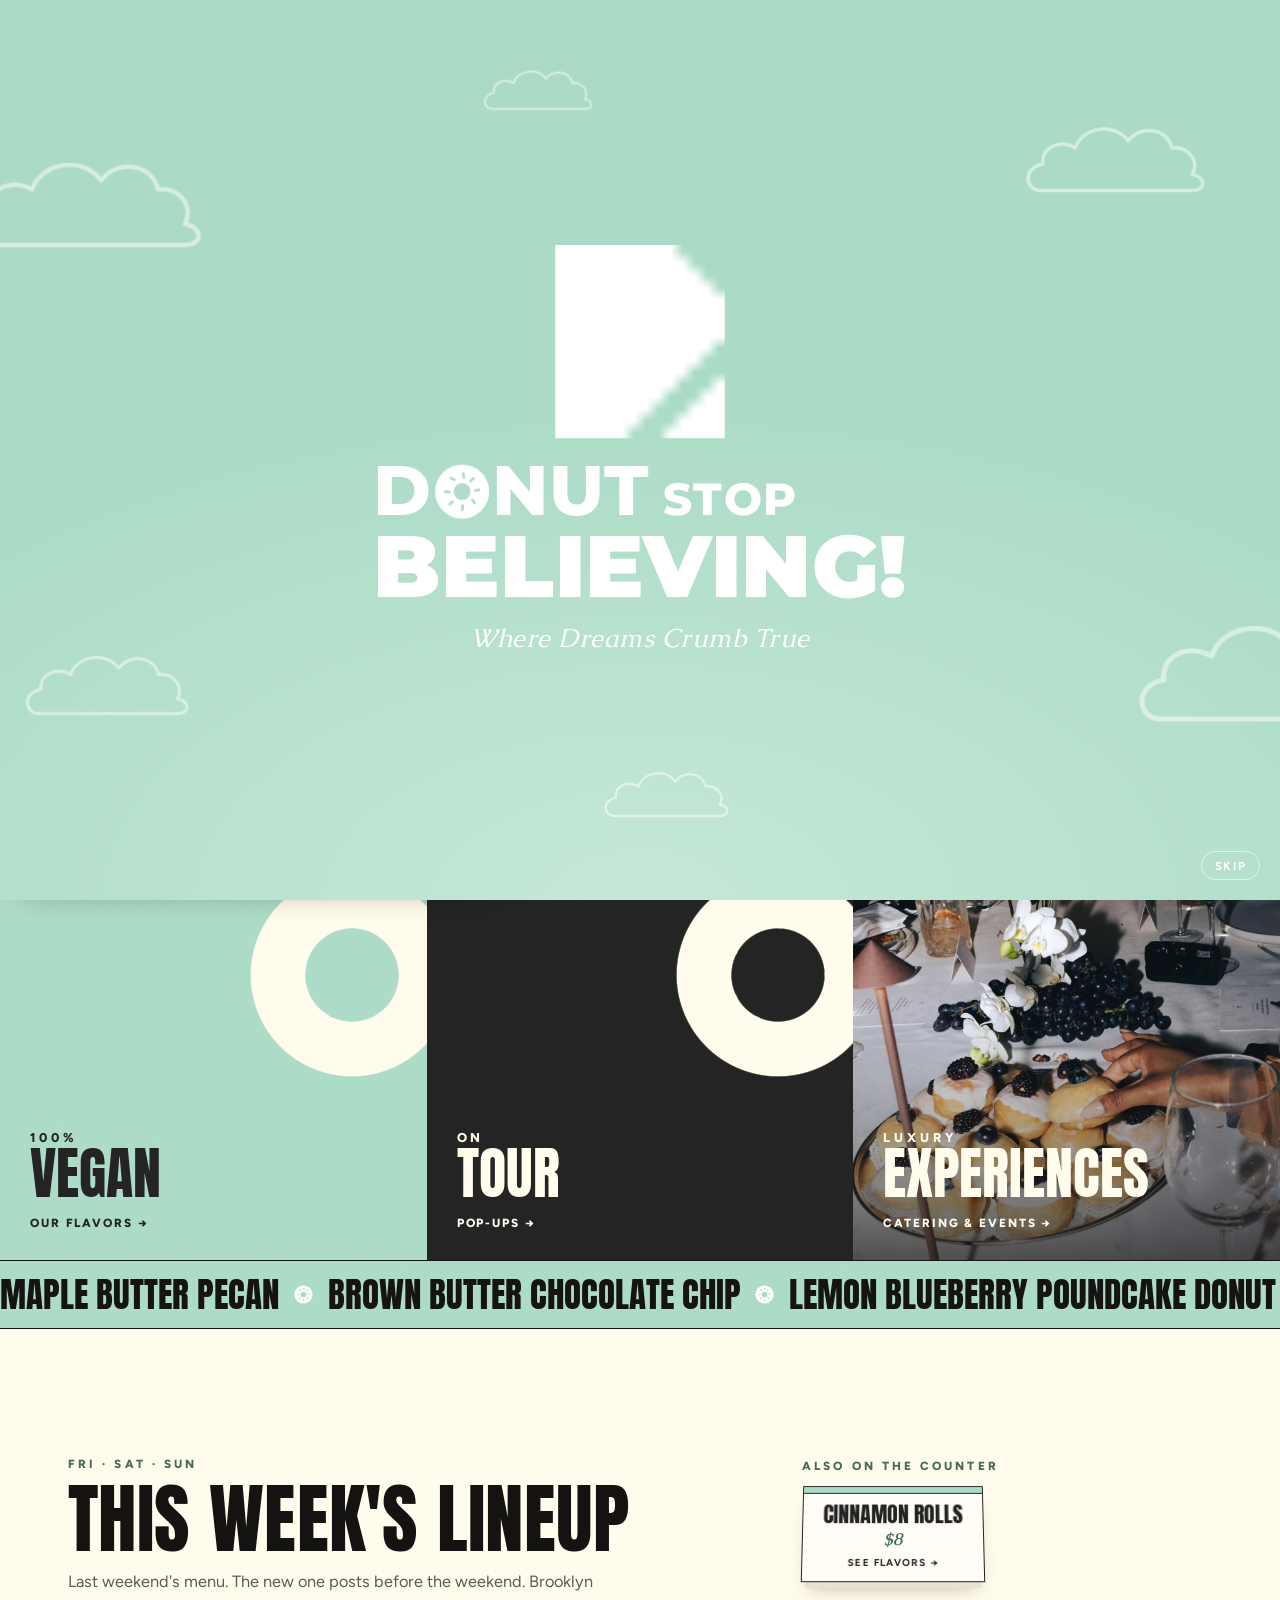
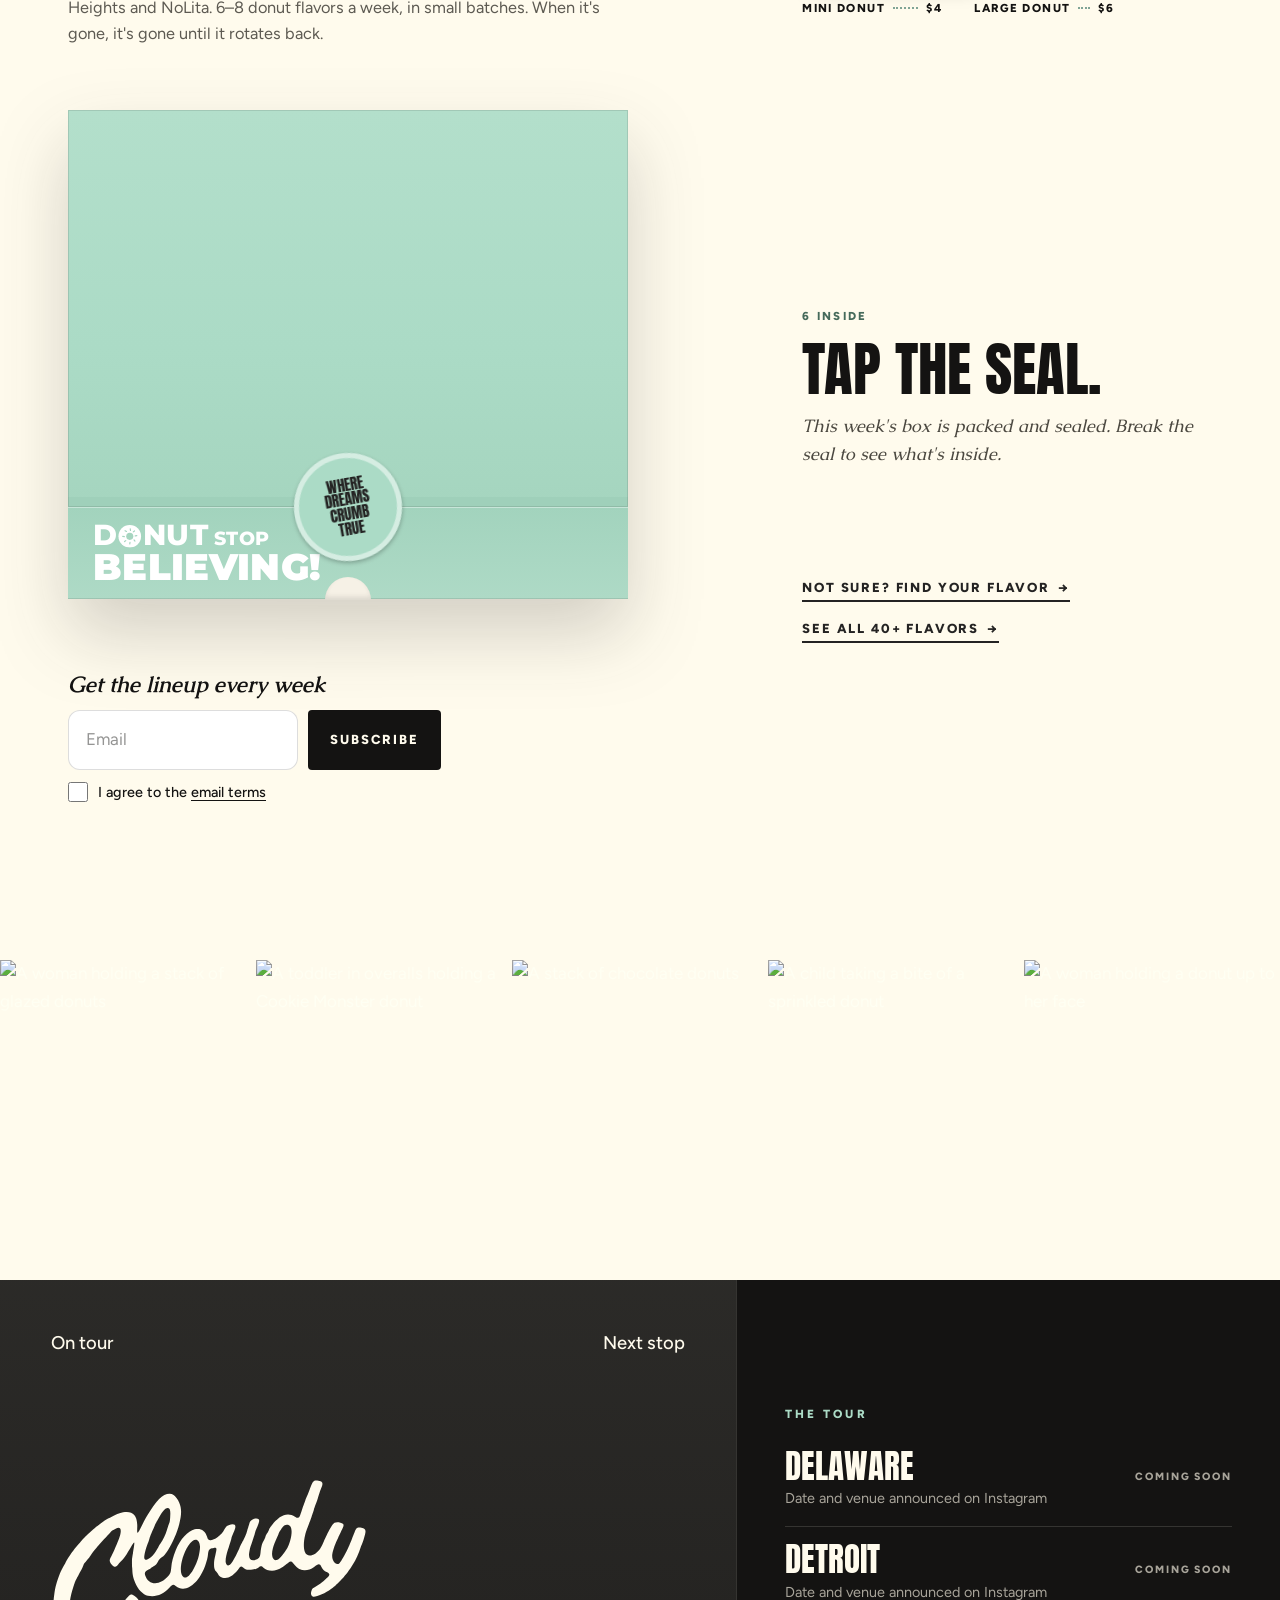
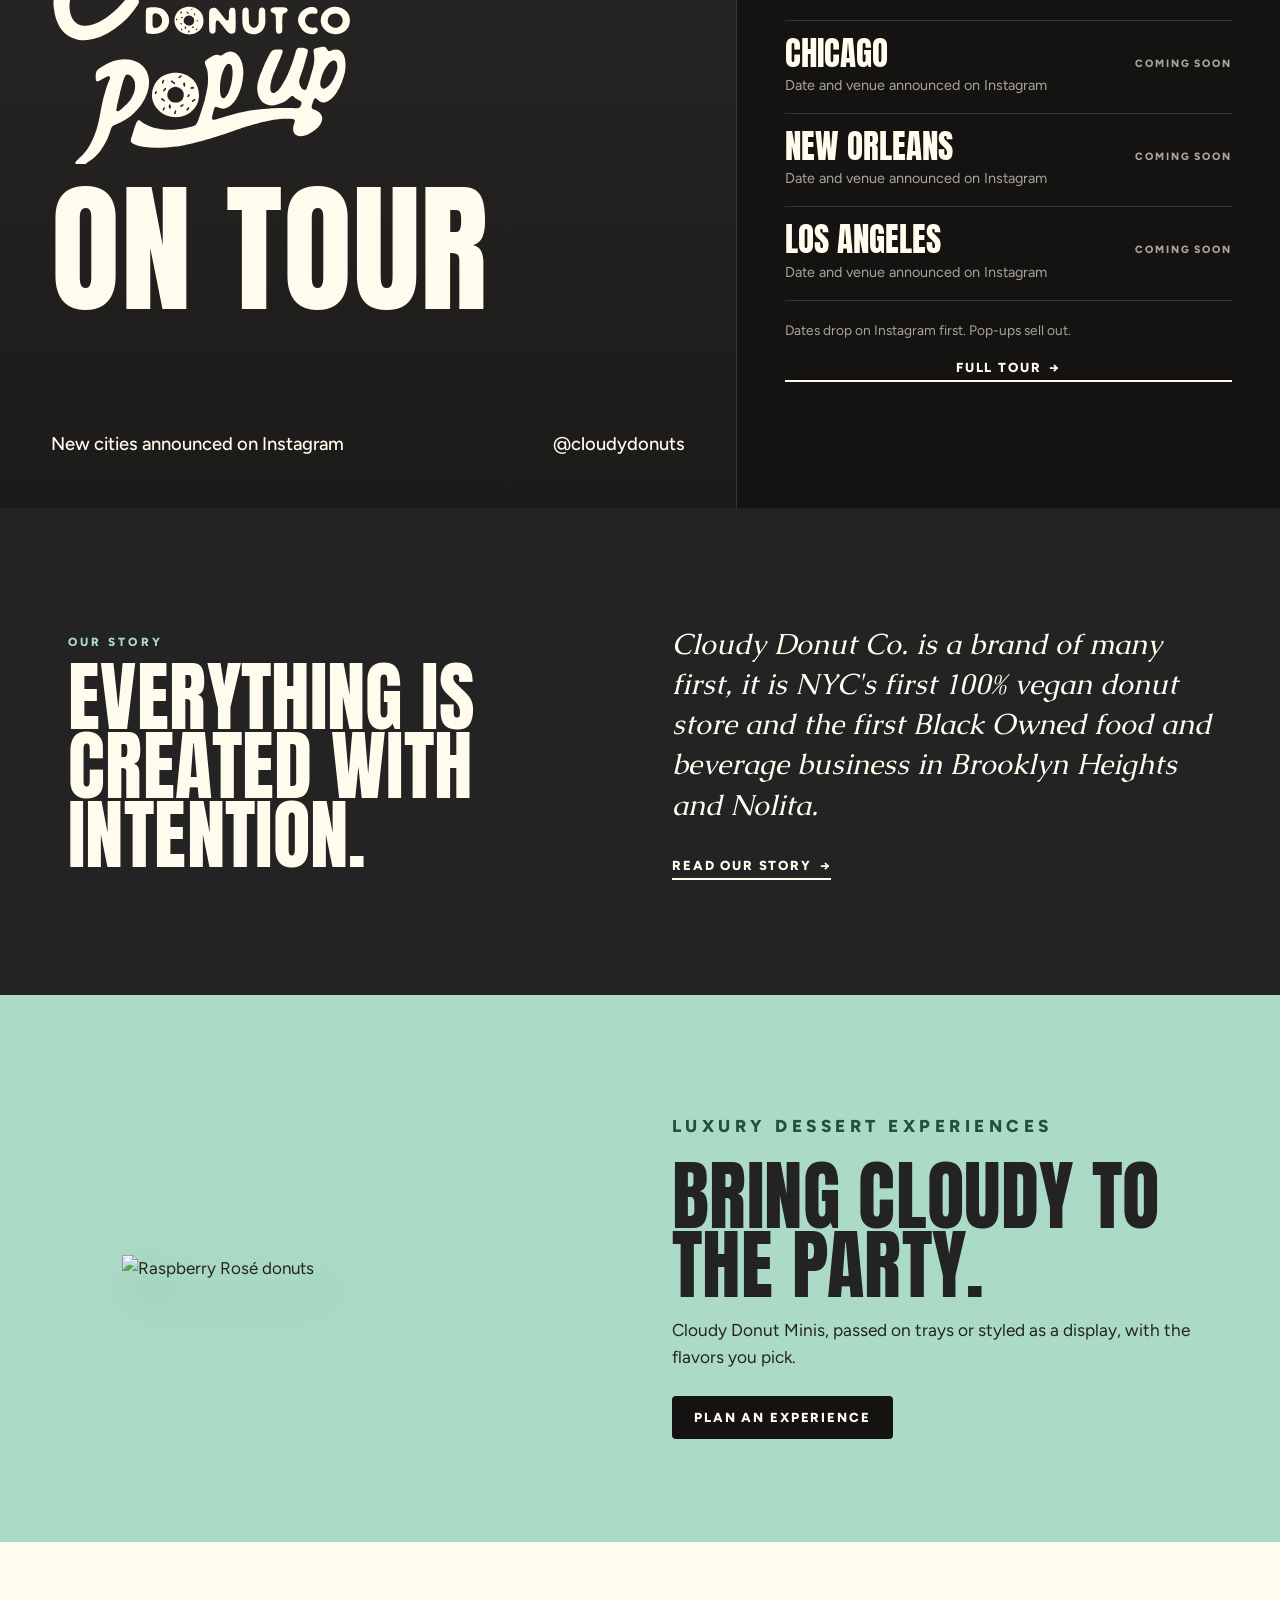
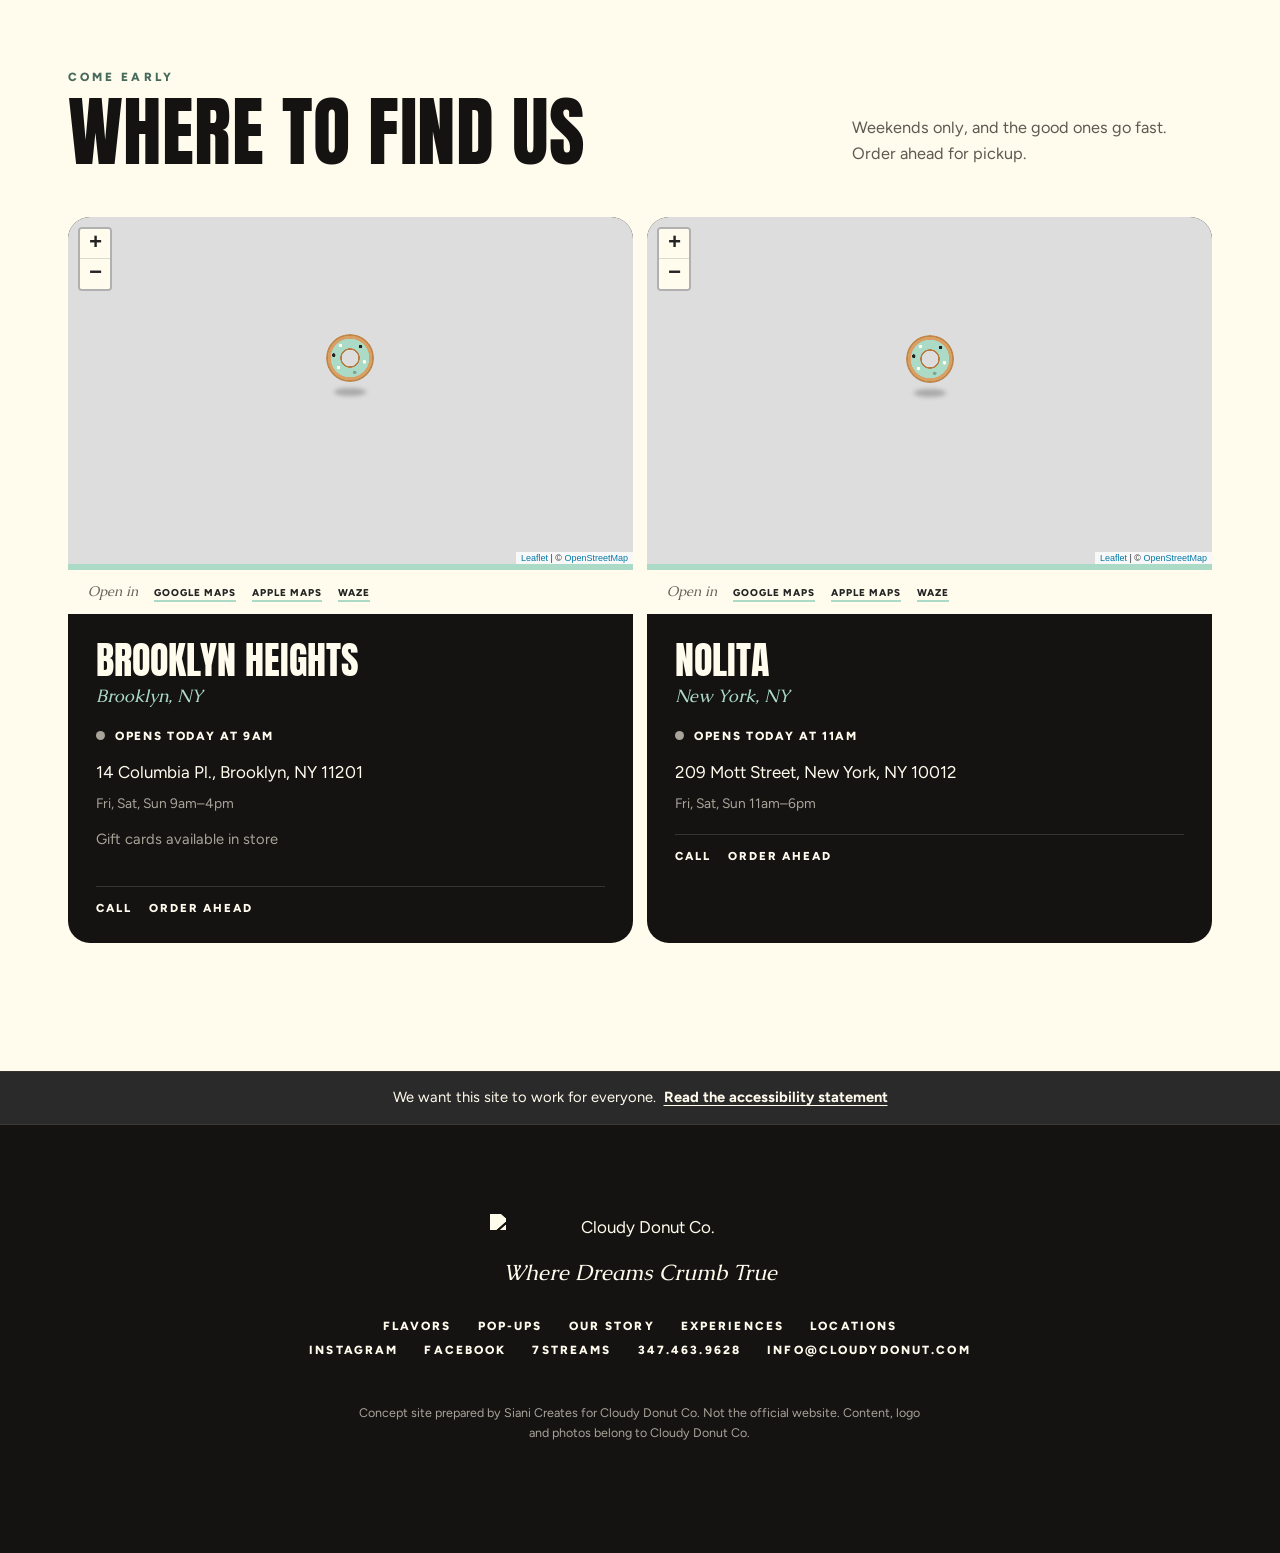
==== commit e0c28d02: "Pop-ups end at closing time everywhere (flyer, tour list, tour line, search), page refreshes when on" ====
--- a/index.html
+++ b/index.html
@@ -27,7 +27,7 @@
   <link rel="preconnect" href="https://fonts.googleapis.com">
   <link rel="preconnect" href="https://fonts.gstatic.com" crossorigin>
   <link href="https://fonts.googleapis.com/css2?family=Anton&family=Caudex:ital,wght@0,400;0,700;1,400;1,700&family=Figtree:wght@400;500;700;800;900&family=Montserrat:wght@800;900&display=swap" rel="stylesheet">
-  <link rel="stylesheet" href="styles.css?v=bb7ad054">
+  <link rel="stylesheet" href="styles.css?v=035a227a">
 </head>
 <body class="page-index">
 
@@ -369,7 +369,7 @@
   </div>
 </dialog>
 
-<script src="data/fallback.js?v=bb7ad054" defer></script>
-<script src="app.js?v=bb7ad054" defer></script>
+<script src="data/fallback.js?v=035a227a" defer></script>
+<script src="app.js?v=035a227a" defer></script>
 </body>
 </html>
--- a/styles.css
+++ b/styles.css
@@ -1447,7 +1447,7 @@
 .fl-stk.tour, .pp-sticker.tour { background: var(--char); color: var(--cream); }
 /* Lineup header: title, note and switch on the left; what's on the counter (or the pop-up card) on the right,
    in the same columns as the box and its details below */
-.lineup .head-row.lineup-head { grid-template-columns: 1.25fr .75fr; gap: 28px clamp(24px, 4vw, 60px); align-items: end; margin-bottom: clamp(28px, 3.4vw, 48px); }
+.lineup .head-row.lineup-head { grid-template-columns: 1.25fr .75fr; gap: 28px clamp(24px, 4vw, 60px); align-items: start; margin-bottom: clamp(28px, 3.4vw, 48px); }
 .lineup-head .head-note { margin: 14px 0 0; max-width: 34em; }
 .lineup-head .menu-switch { margin: 22px 0 0; }
 .lh-side { display: grid; gap: 18px; justify-items: start; margin: 0; }
@@ -1459,3 +1459,5 @@
 .page-hero.ph-exp { min-height: 100svh; }
 .page-hero.ph-exp .ph-photo { object-position: 50% 28%; }
 @media (max-width: 700px) { .page-hero.ph-exp .ph-photo { object-position: 66% 30%; } }
+/* The counter/card starts level with the date line, not above it */
+.lh-side { padding-top: 2px; }
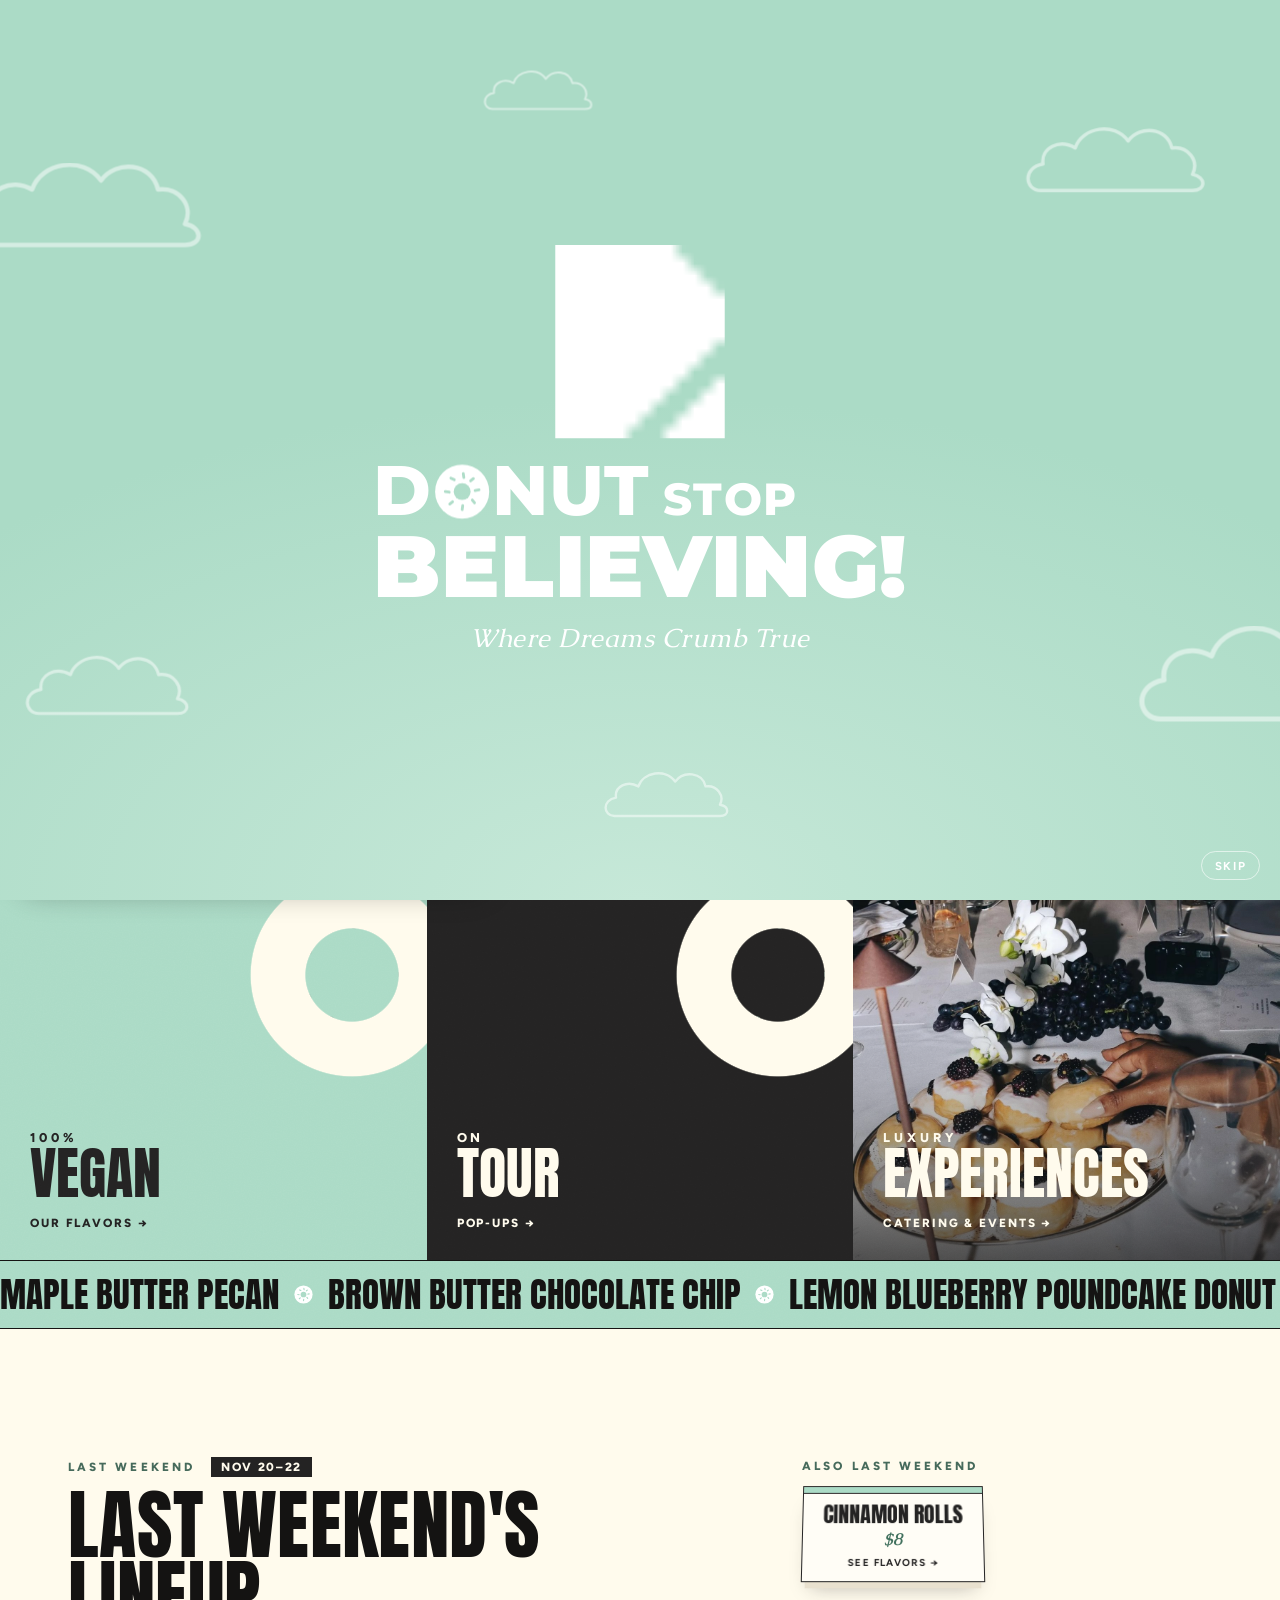
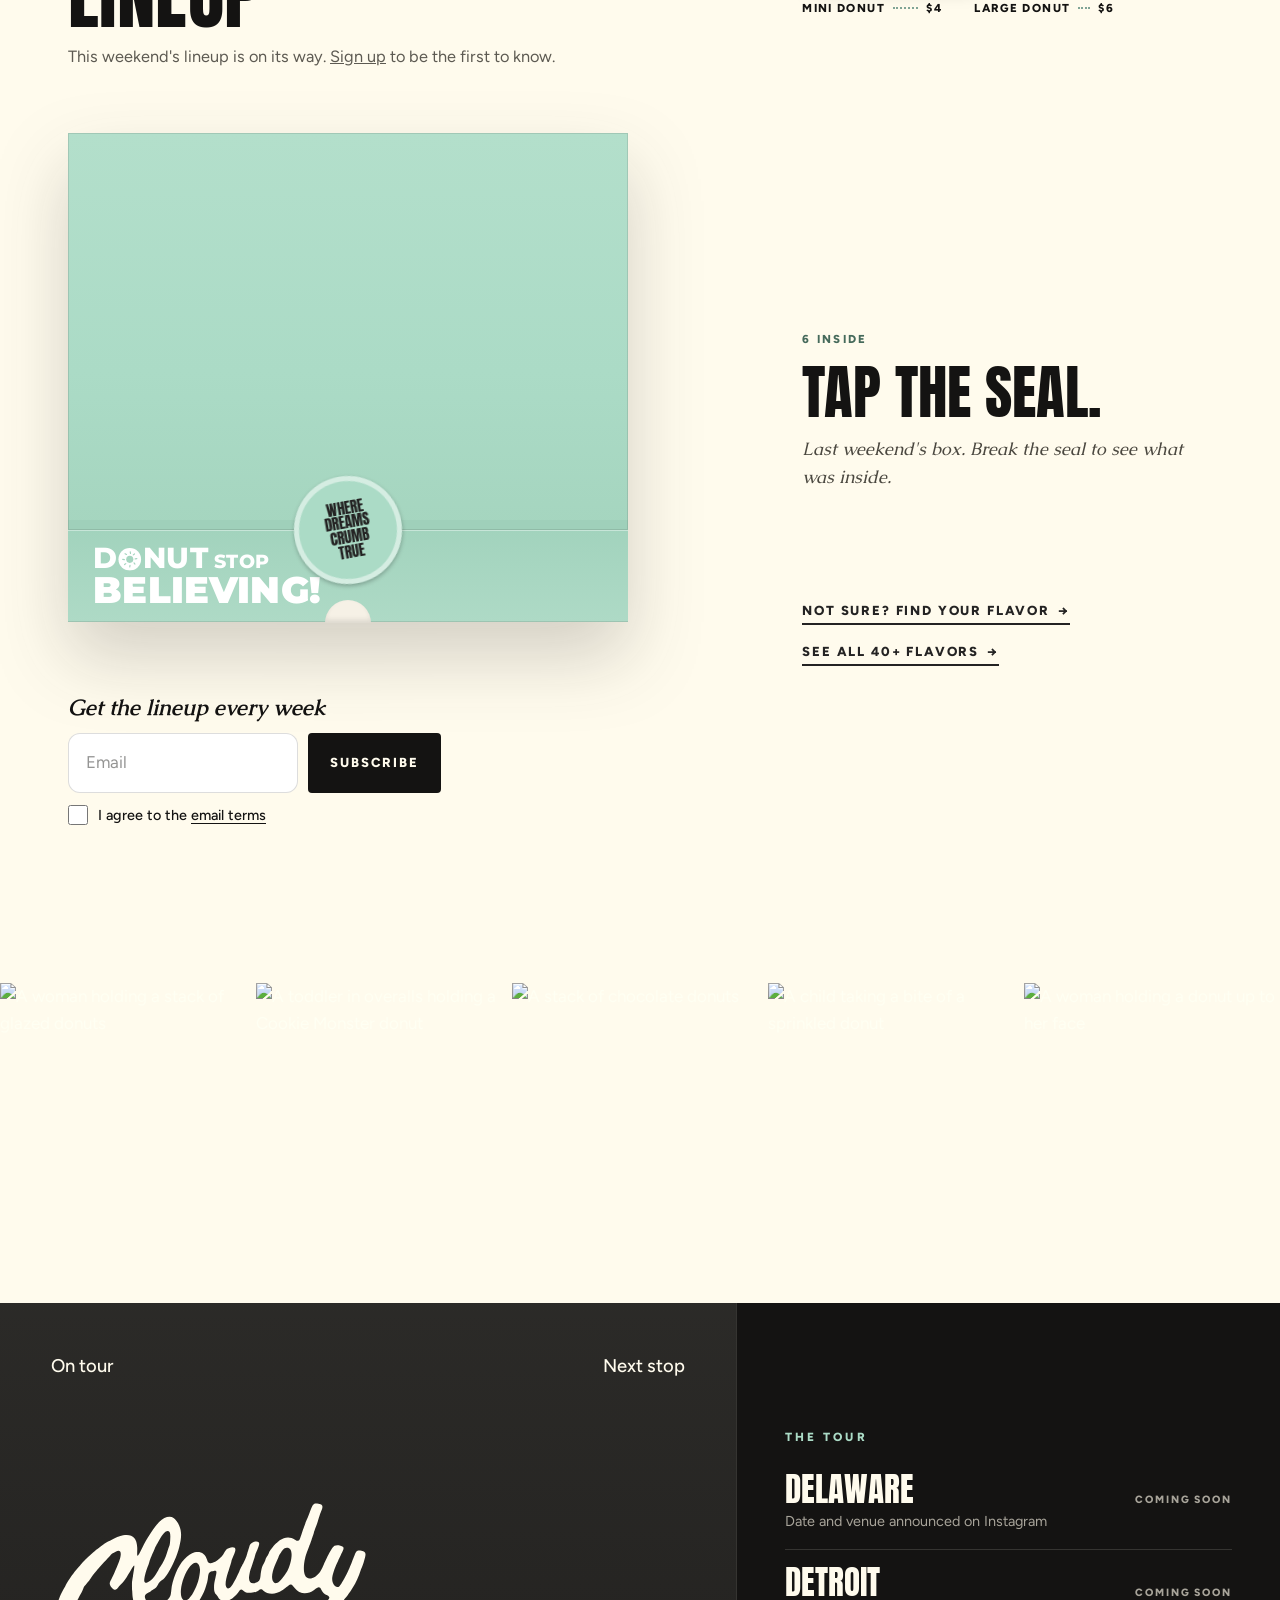
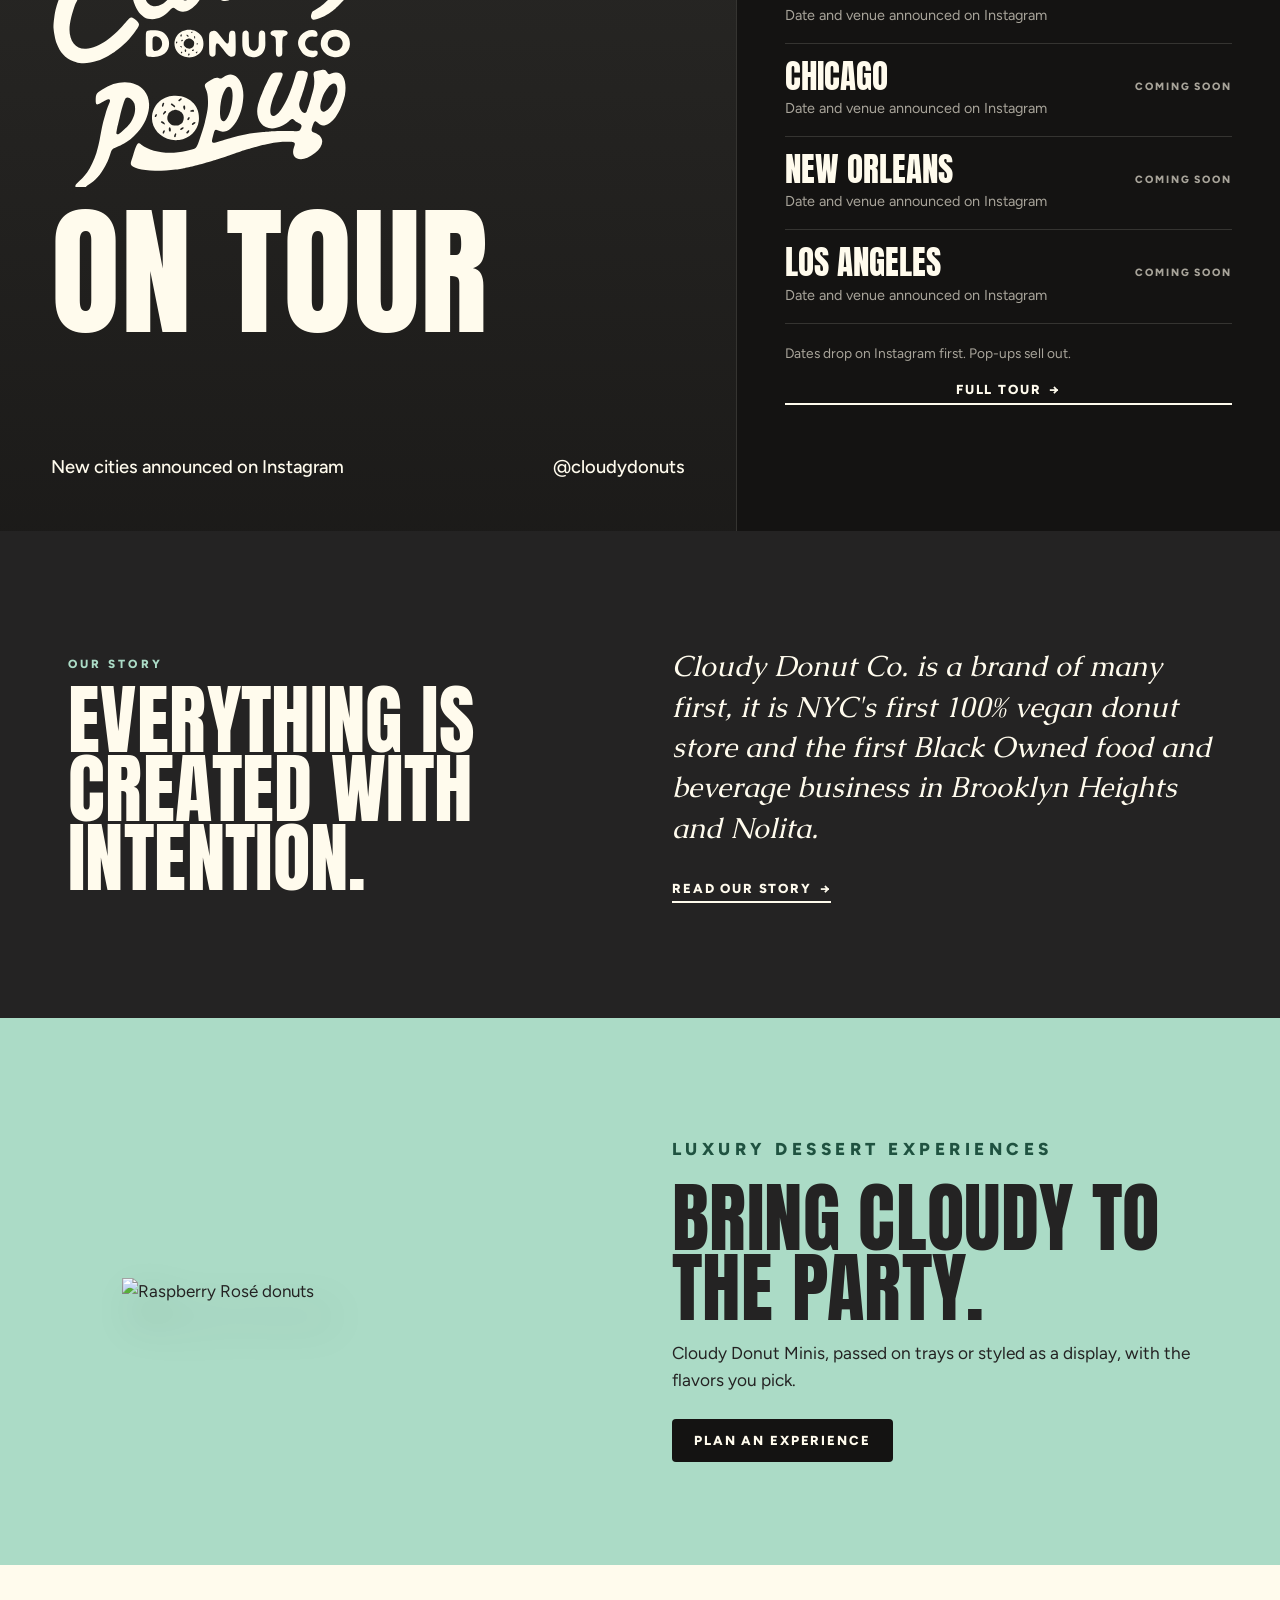
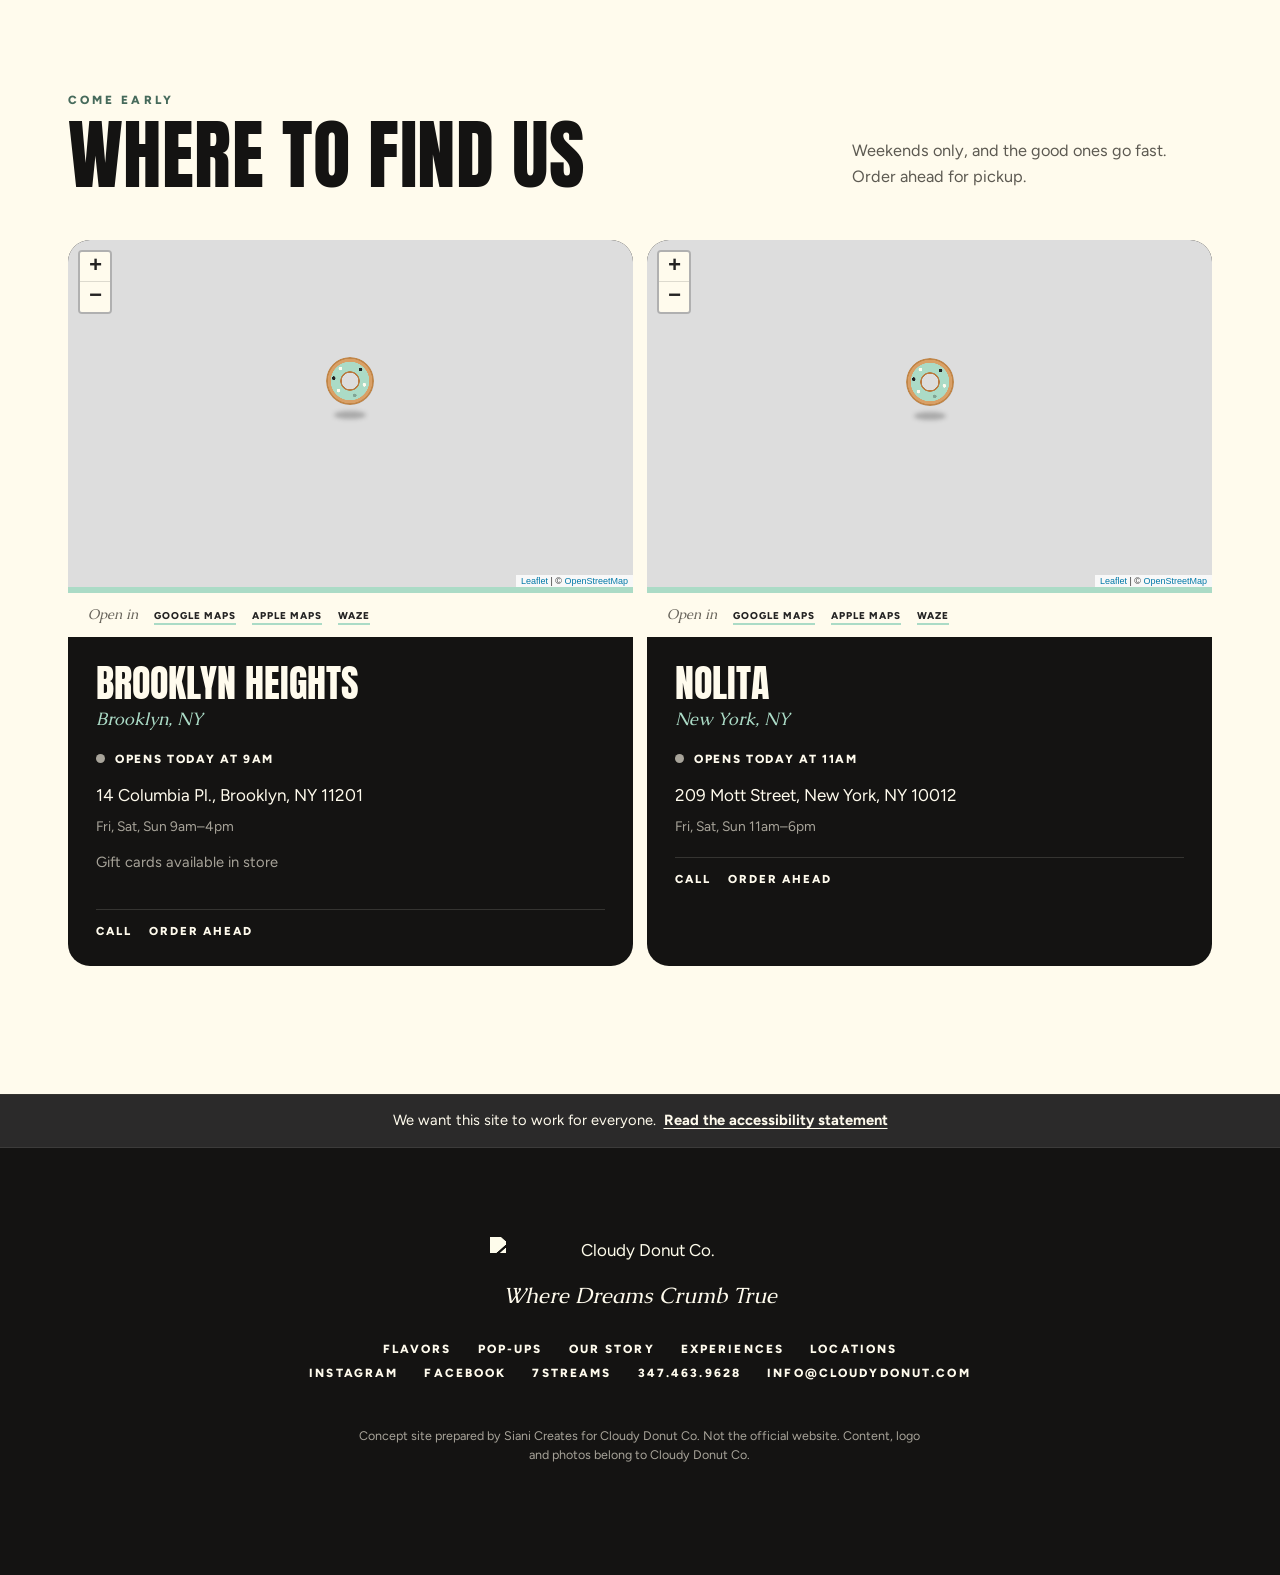
==== commit ba1ba8dd: "Lineup limbo: last weekend's box labeled as last weekend, signup note, This week stickers and filter" ====
--- a/index.html
+++ b/index.html
@@ -27,7 +27,7 @@
   <link rel="preconnect" href="https://fonts.googleapis.com">
   <link rel="preconnect" href="https://fonts.gstatic.com" crossorigin>
   <link href="https://fonts.googleapis.com/css2?family=Anton&family=Caudex:ital,wght@0,400;0,700;1,400;1,700&family=Figtree:wght@400;500;700;800;900&family=Montserrat:wght@800;900&display=swap" rel="stylesheet">
-  <link rel="stylesheet" href="styles.css?v=035a227a">
+  <link rel="stylesheet" href="styles.css?v=90e21408">
 </head>
 <body class="page-index">
 
@@ -369,7 +369,7 @@
   </div>
 </dialog>
 
-<script src="data/fallback.js?v=035a227a" defer></script>
-<script src="app.js?v=035a227a" defer></script>
+<script src="data/fallback.js?v=90e21408" defer></script>
+<script src="app.js?v=90e21408" defer></script>
 </body>
 </html>
--- a/styles.css
+++ b/styles.css
@@ -1458,6 +1458,7 @@
 /* Experiences hero: the trays photo fills the screen on every device */
 .page-hero.ph-exp { min-height: 100svh; }
 .page-hero.ph-exp .ph-photo { object-position: 50% 28%; }
-@media (max-width: 700px) { .page-hero.ph-exp .ph-photo { object-position: 66% 30%; } }
+@media (max-width: 700px) { .page-hero.ph-exp .ph-photo { object-position: 34% 30%; } }
 /* The counter/card starts level with the date line, not above it */
 .lh-side { padding-top: 2px; }
+.scope[hidden] { display: none; }
